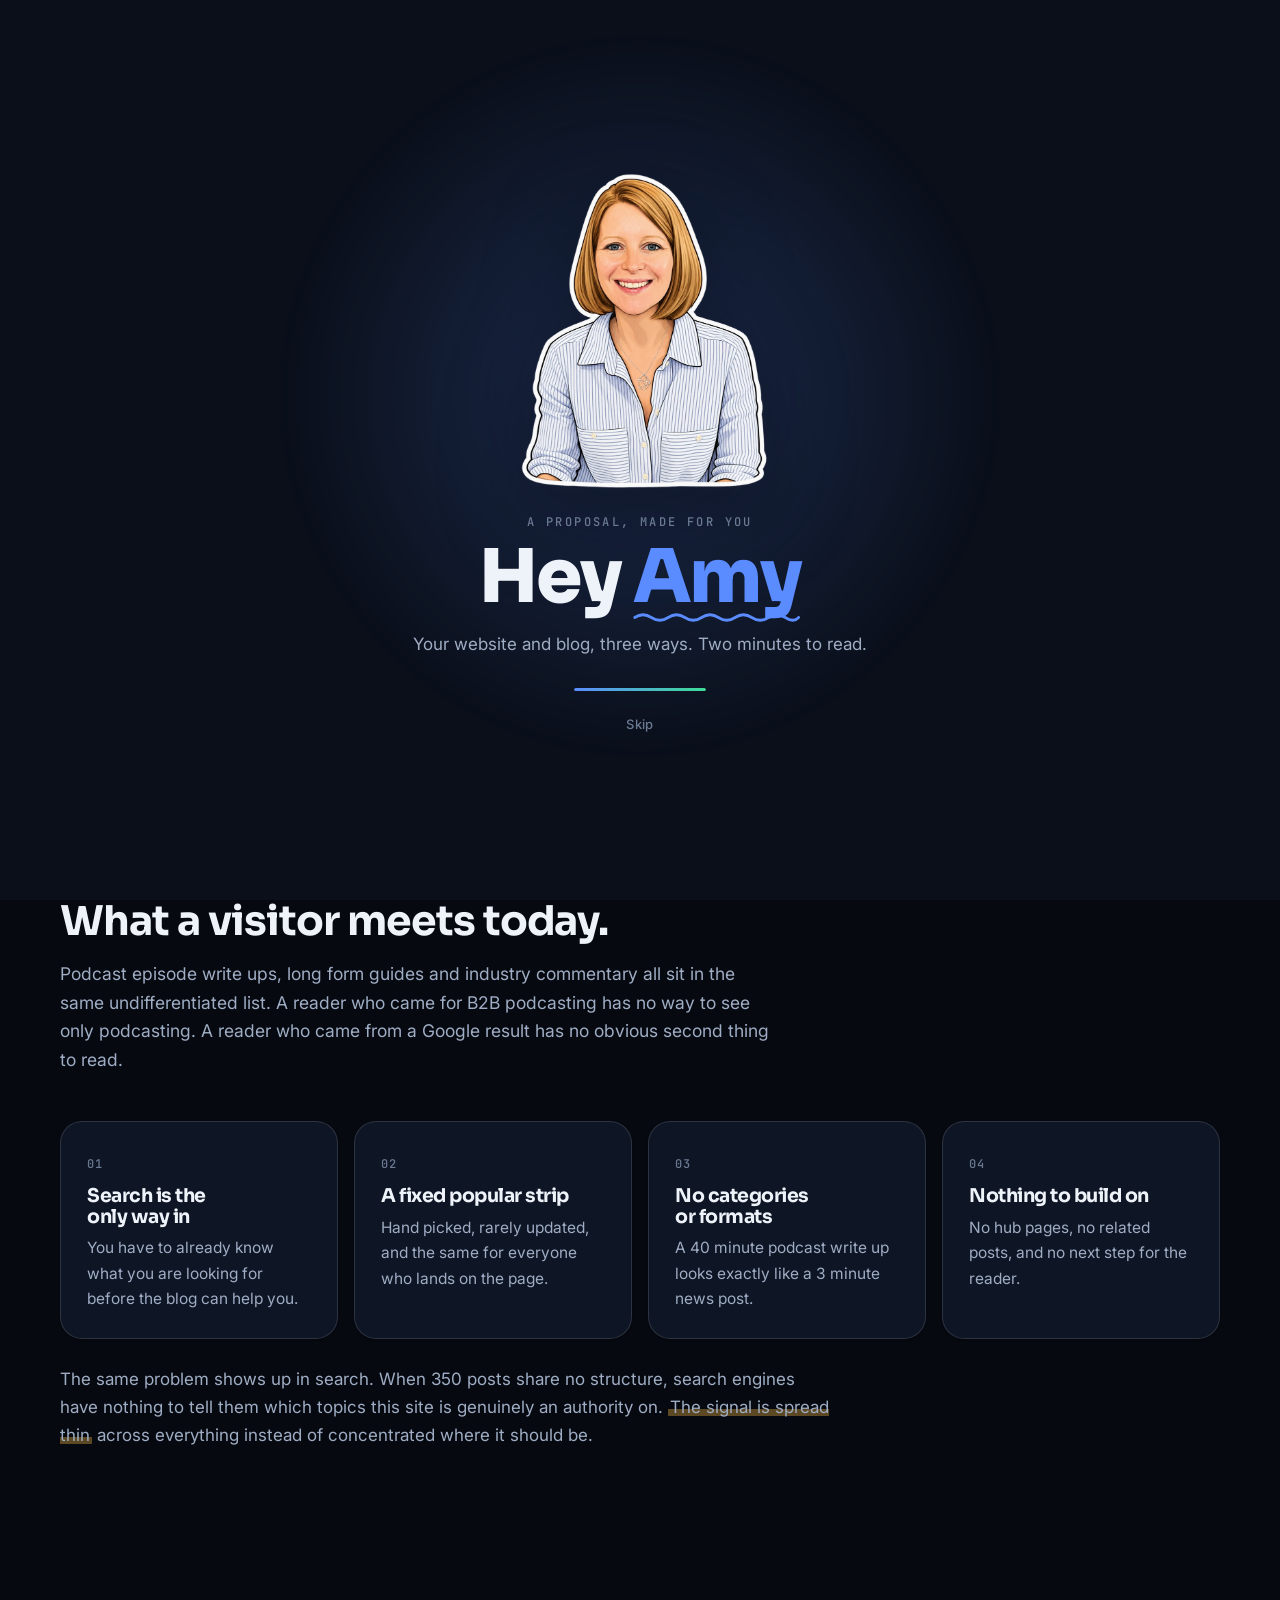
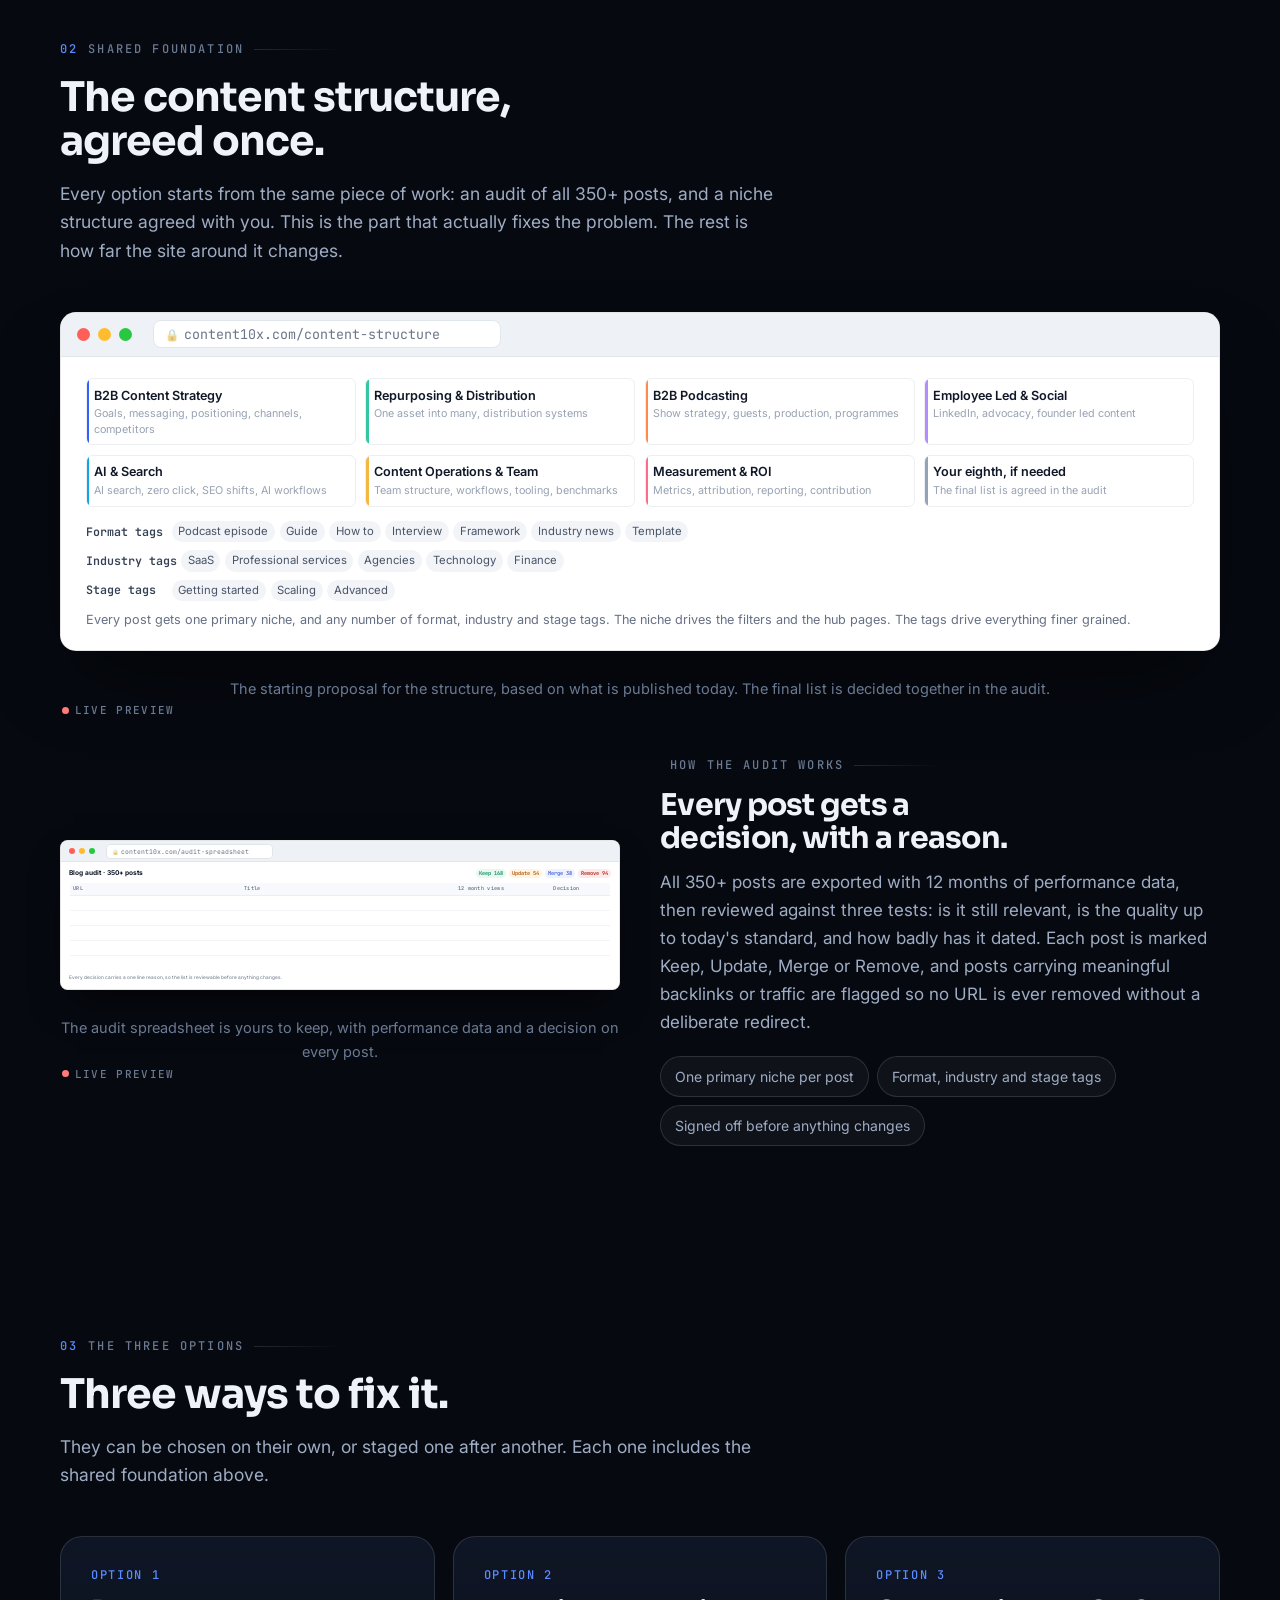
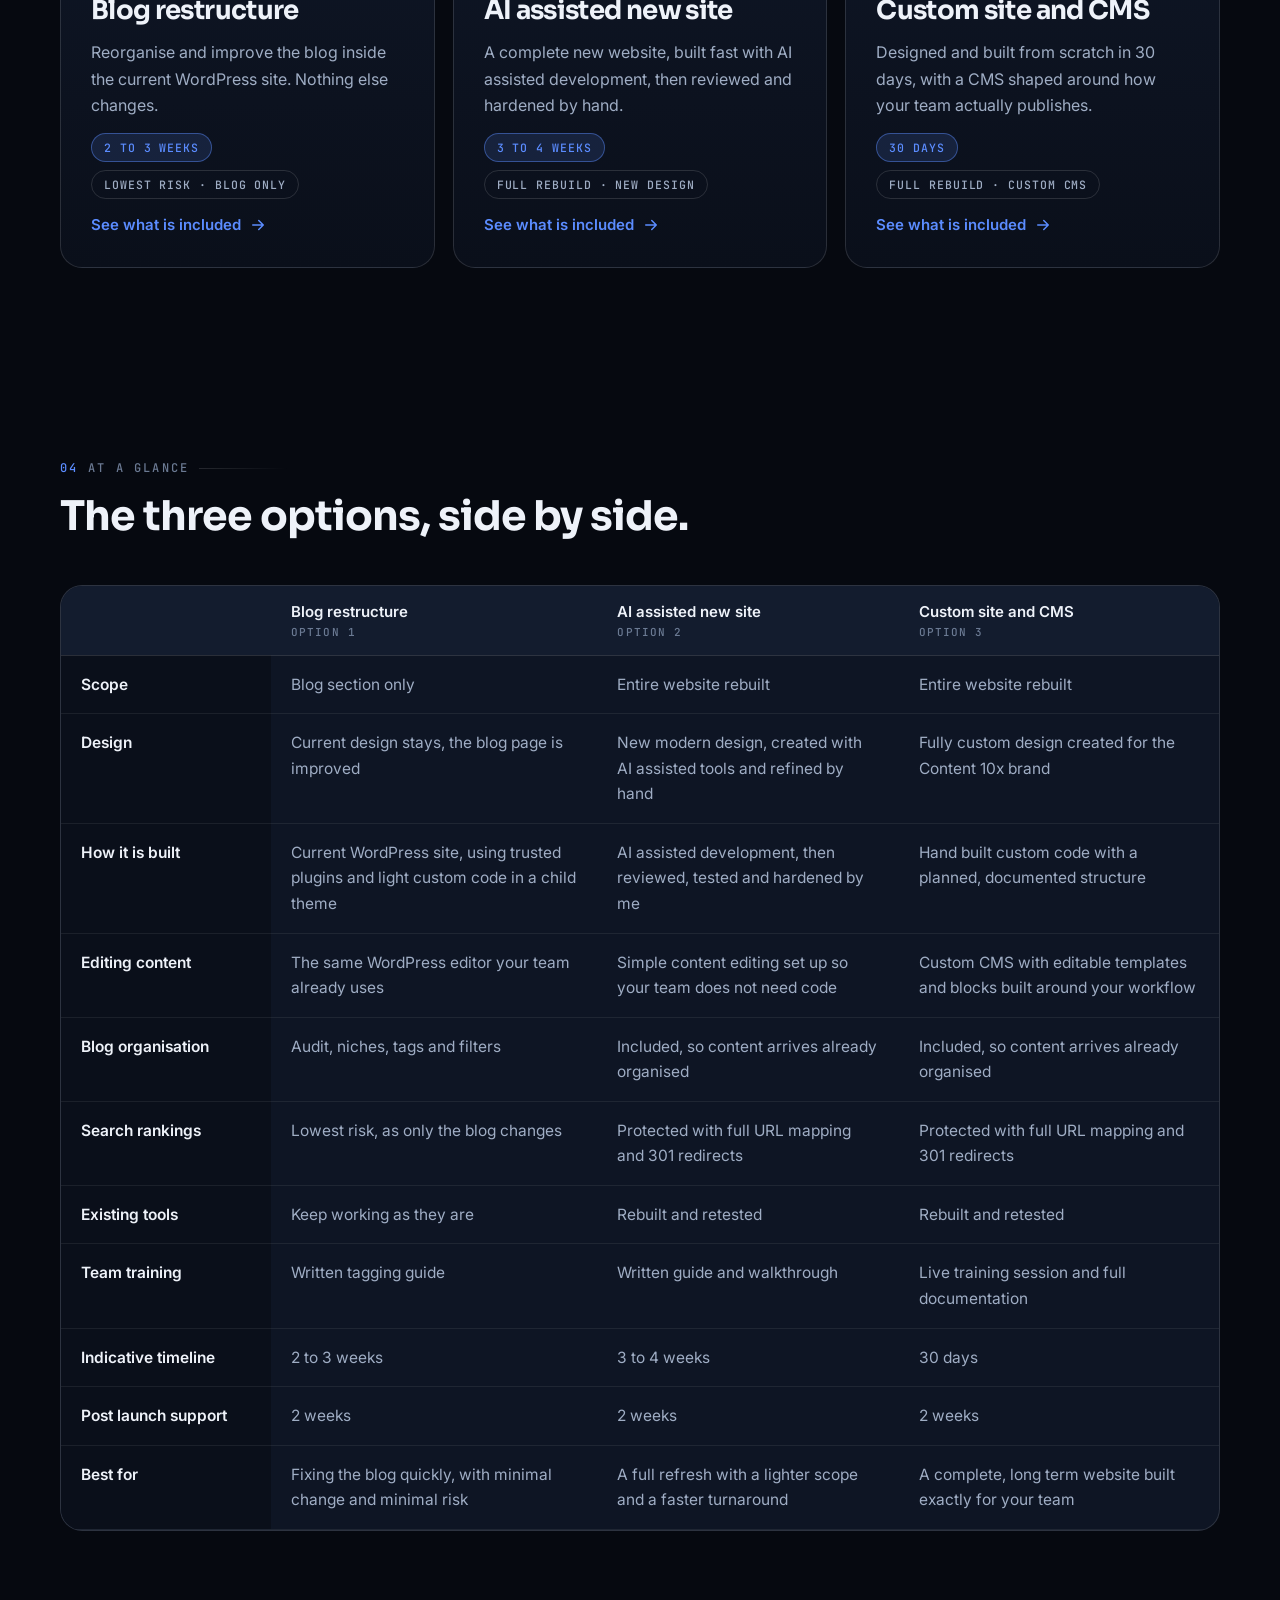
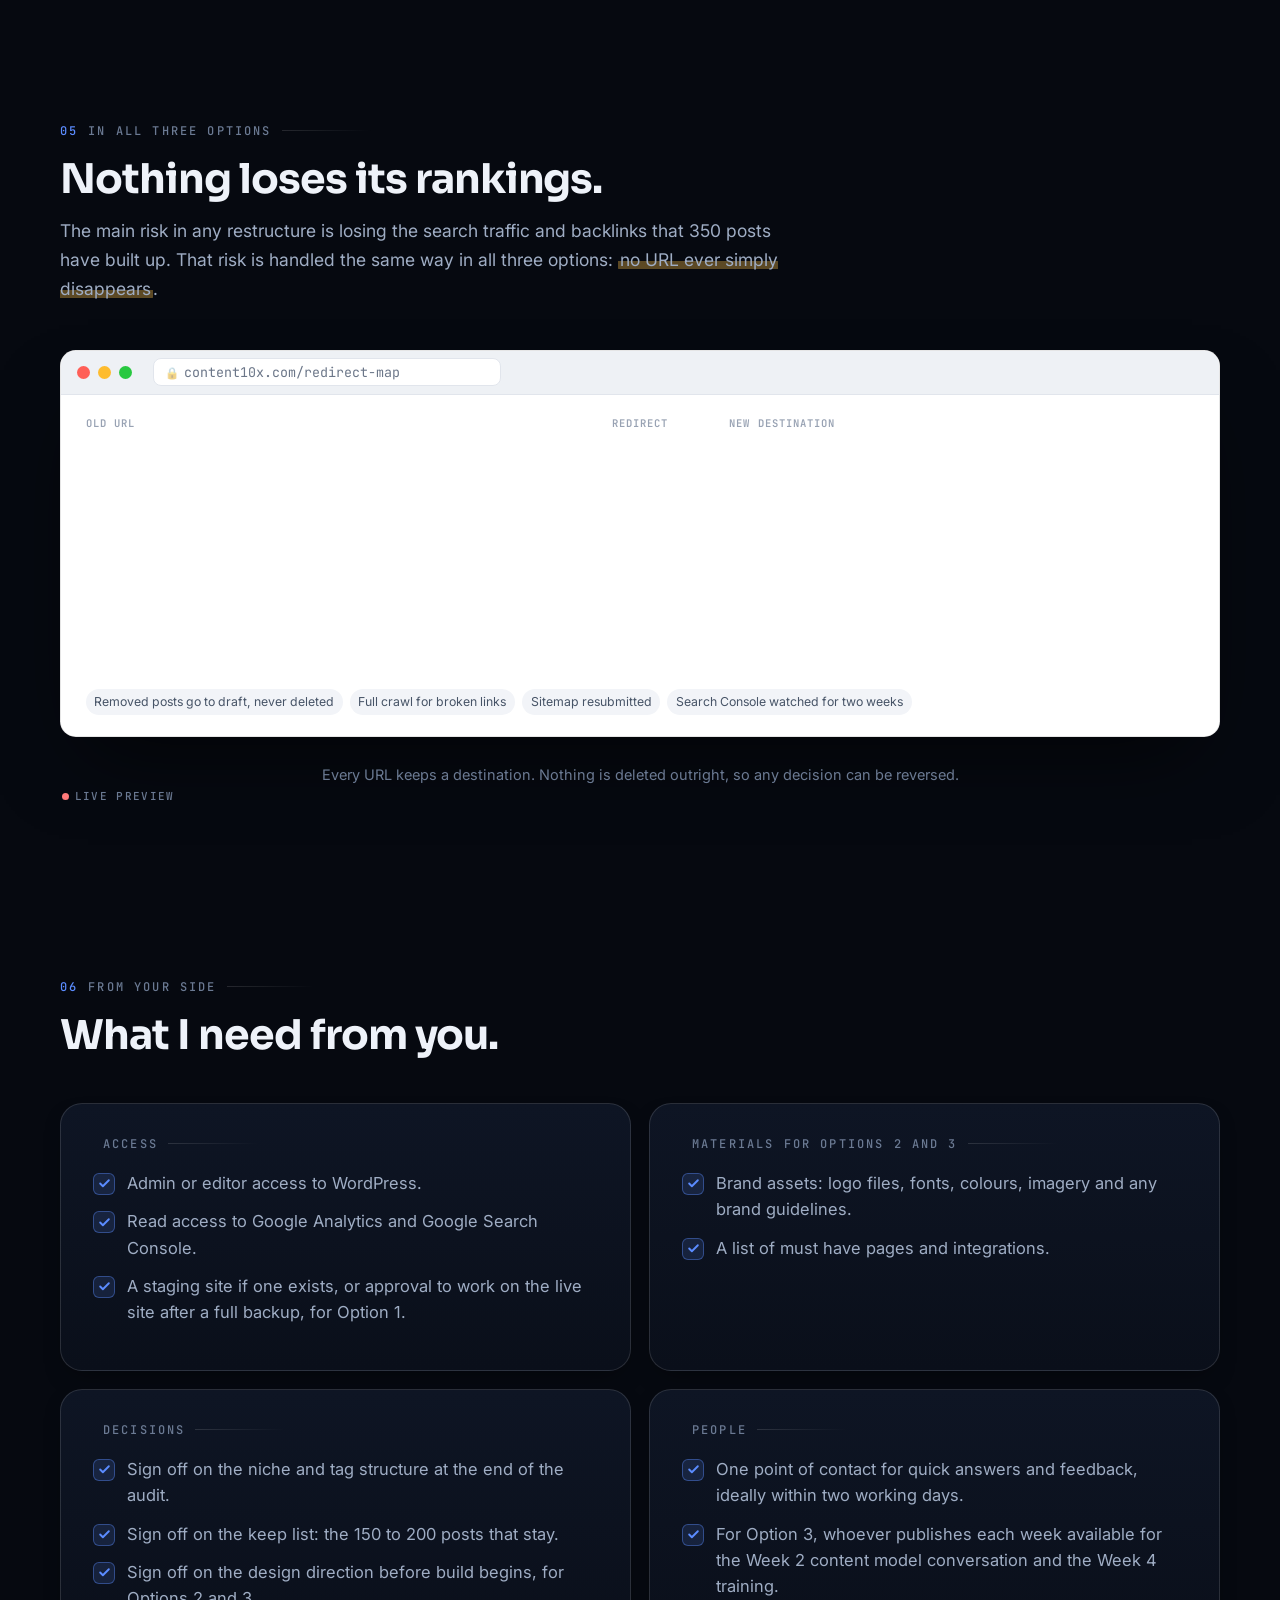
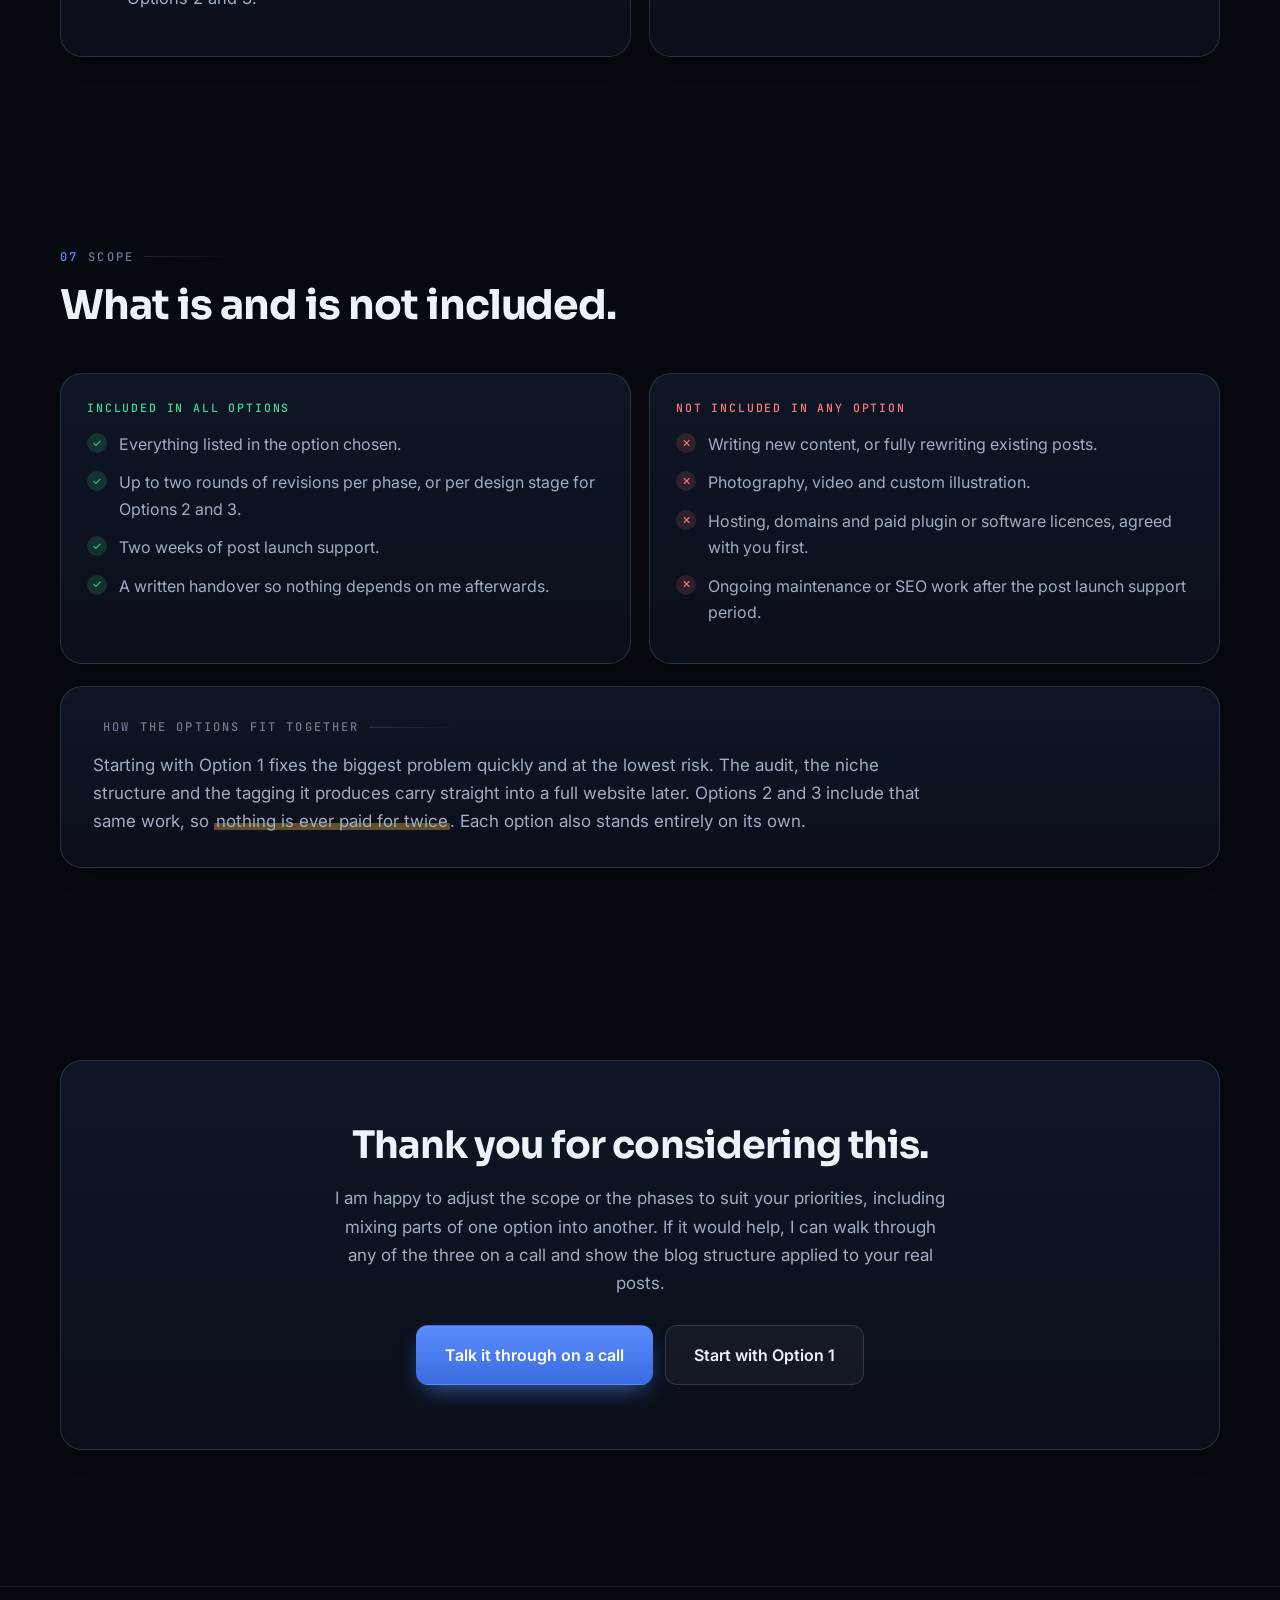
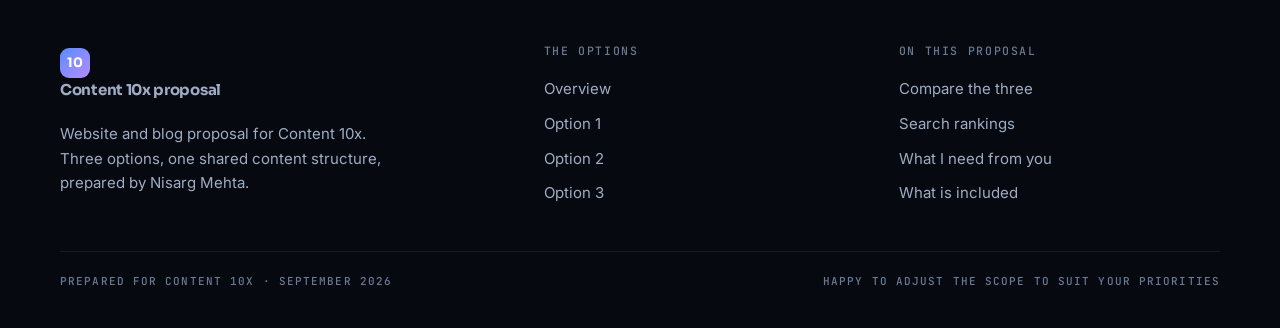
==== index.html @ 87cc859f "Open the proposal with a Hey Amy greeting card Co-Authored-By: Claude Opus 5 <noreply@anthropic.com>" ====
<!doctype html>
<html lang="en">
<head>
<meta charset="utf-8">
<meta name="viewport" content="width=device-width, initial-scale=1">
<title>Website and blog proposal for Content 10x</title>
<meta name="description" content="Three options to restructure the Content 10x blog and website, with one shared content structure.">
<meta name="theme-color" content="#060910">
<meta property="og:title" content="Website and blog proposal for Content 10x">
<meta property="og:description" content="Three options to restructure the Content 10x blog and website, with one shared content structure.">
<link rel="icon" href="data:image/svg+xml,%3Csvg xmlns='http://www.w3.org/2000/svg' viewBox='0 0 64 64'%3E%3Crect width='64' height='64' rx='16' fill='%235B8CFF'/%3E%3Ctext x='32' y='43' font-size='34' text-anchor='middle' fill='white' font-family='sans-serif' font-weight='bold'%3E10%3C/text%3E%3C/svg%3E">
<link rel="preconnect" href="https://fonts.googleapis.com"><link rel="preconnect" href="https://fonts.gstatic.com" crossorigin>
<link rel="stylesheet" href="https://fonts.googleapis.com/css2?family=Caveat:wght@600;700&display=swap">
<link rel="stylesheet" href="assets/site.css?v=1">
<link rel="stylesheet" href="assets/mock.css?v=1">
<script>try{var t=localStorage.getItem('c10-theme')||'dark';document.documentElement.setAttribute('data-theme',t);}catch(e){document.documentElement.setAttribute('data-theme','dark');}</script>
</head>
<body>
<div class="mesh" aria-hidden="true"></div>
<div class="hey" id="hey" aria-hidden="true">
  <div class="hey-in">
    <img class="hey-sticker" src="assets/img/amy.webp" alt="" width="760" height="950" fetchpriority="high">
    <p class="hey-kick">A proposal, made for you</p>
    <div class="hey-h">Hey <span class="squig">Amy<svg viewBox="0 0 200 14" preserveAspectRatio="none"><path d="M2 8 Q 12 2 22 8 T 42 8 T 62 8 T 82 8 T 102 8 T 122 8 T 142 8 T 162 8 T 182 8 T 198 8"/></svg></span></div>
    <p class="hey-sub">Your website and blog, three ways. Two minutes to read.</p>
    <div class="hey-bar"><i></i></div>
    <button class="hey-skip" id="heySkip" type="button">Skip</button>
  </div>
</div>
<header class="hdr"><div class="hdr-row">
  <a class="logo" href="index.html"><i>10</i><span>Content 10x <span style="color:var(--t3);font-weight:500">proposal</span></span></a>
  <nav class="nav"><a href="index.html" class="on">Overview</a><a href="option-1.html">Option 1</a><a href="option-2.html">Option 2</a><a href="option-3.html">Option 3</a><a class="nav-cmp" href="index.html#compare">Compare</a></nav>
  <div class="hdr-r">
    <button class="tbtn" id="themeBtn" aria-label="Switch theme"><svg class="sun" viewBox="0 0 24 24" fill="none" stroke="currentColor" stroke-width="1.8"><circle cx="12" cy="12" r="4.5"/><path d="M12 2v2.5M12 19.5V22M2 12h2.5M19.5 12H22M4.9 4.9l1.8 1.8M17.3 17.3l1.8 1.8M19.1 4.9l-1.8 1.8M6.7 17.3l-1.8 1.8" stroke-linecap="round"/></svg><svg class="moon" viewBox="0 0 24 24" fill="none" stroke="currentColor" stroke-width="1.8"><path d="M20 14.2A8.2 8.2 0 1 1 9.8 4a6.6 6.6 0 0 0 10.2 10.2z"/></svg></button>
    <button class="burger" id="burger" aria-label="Menu"><i></i><i></i></button>
  </div>
</div></header>
<div class="sheet"><div class="wrap" style="width:100%"><a href="index.html"><b>01</b>Overview</a><a href="option-1.html"><b>02</b>Option 1</a><a href="option-2.html"><b>03</b>Option 2</a><a href="option-3.html"><b>04</b>Option 3</a><a href="index.html#compare"><b>05</b>Compare the three</a></div></div>
<main>

  <section class="sec" style="padding-top:150px">
    <div class="wrap">
      <div class="g2" style="align-items:center;gap:52px">
        <div class="rev">
          <span class="kick"><b>PROPOSAL</b> Prepared for Content 10x &middot; September 2026</span>
          <h1 class="split" style="font-size:clamp(34px,4.4vw,60px);margin:20px 0 0">Website and blog proposal: <span class="nw"><span class="squig">three options<svg viewBox="0 0 200 14" preserveAspectRatio="none"><path d="M2 8 Q 12 2 22 8 T 42 8 T 62 8 T 82 8 T 102 8 T 122 8 T 142 8 T 162 8 T 182 8 T 198 8"/></svg></span></span>.</h1>
          <p class="lede">The Content 10x blog holds over 350 posts in one continuous list, with a search box as the only way in. This proposal sets out three ways to fix that, from a focused blog restructure to a fully custom website, with <mark>the same underlying content structure in all three</mark>, so nothing is ever done twice.</p>
          <div style="display:flex;gap:12px;flex-wrap:wrap;margin-top:26px"><a class="btn btn-p btn-lg" href="#options">See the three options</a><a class="btn btn-g btn-lg" href="#compare">Compare side by side</a></div>
          <p style="margin-top:18px;color:var(--t3);font-size:14.5px">Prepared by Nisarg Mehta</p>
        </div>
        <div class="rev"><figure class="mk"><div class="mk-win"><div class="mk-bar"><i></i><i></i><i></i><div class="mk-url"><b>&#128274;</b>content10x.com/blog</div></div><div class="mk-body"><div class="mk-nav"><span class="mk-logo">Content <em>10x</em></span><span>What we do</span><span>Industries</span><span>Our work</span><span>Resources</span><span class="mk-cta">Book a call</span></div><div class="mk-page"><div class="mk-h1">The Content 10x Blog</div><div class="mk-sub">Over 350 blog posts on B2B content marketing, repurposing and distribution.</div><div class="mk-search"><svg viewBox="0 0 24 24" fill="none" stroke="currentColor" stroke-width="2" stroke-linecap="round"><circle cx="11" cy="11" r="7"/><path d="M21 21l-4.3-4.3"/></svg>Search the blog...</div><div class="mk-grid"><div class="mk-card"><span class="th"></span><b>How to Turn One Event Sponsorship Into Six Months of Content</b><small>March 2019</small></div><div class="mk-card"><span class="th"></span><b>The B2B Podcast Playbook: Planning Your First Season</b><small>August 2021</small></div><div class="mk-card"><span class="th"></span><b>12 Ways to Repurpose a Webinar Recording</b><small>January 2020</small></div><div class="mk-card"><span class="th"></span><b>Why Your LinkedIn Strategy Needs Employee Advocacy</b><small>June 2023</small></div><div class="mk-card"><span class="th"></span><b>Content Marketing Benchmarks You Should Actually Track</b><small>May 2018</small></div><div class="mk-card"><span class="th"></span><b>Our Favourite Tools for Repurposing Video in 2022</b><small>October 2022</small></div></div><div class="mk-more">...continues for 350+ posts, newest first, no grouping</div></div><span class="mk-note n1">Search is the only way in</span><span class="mk-note n2">A podcast write up looks like a news post</span><span class="mk-note n3">No next step for the reader</span></div></div><span class="mk-live"><i></i>Live preview</span><figcaption class="mk-cap">The blog as a visitor meets it today: one long list, no grouping, no way to browse a topic.</figcaption></figure></div>
      </div>
    </div>
  </section>

  <section class="sec" id="problem">
    <div class="wrap">
      <div class="sec-h rev"><span class="kick"><b>01</b> The problem</span><h2 class="split">What a visitor meets today.</h2>
        <p>Podcast episode write ups, long form guides and industry commentary all sit in the same undifferentiated list. A reader who came for B2B podcasting has no way to see only podcasting. A reader who came from a Google result has no obvious second thing to read.</p></div>
      <div class="g4 stag"><div class="card"><span class="num">01</span><h3>Search is the only way in</h3><p>You have to already know what you are looking for before the blog can help you.</p></div><div class="card"><span class="num">02</span><h3>A fixed popular strip</h3><p>Hand picked, rarely updated, and the same for everyone who lands on the page.</p></div><div class="card"><span class="num">03</span><h3>No categories or formats</h3><p>A 40 minute podcast write up looks exactly like a 3 minute news post.</p></div><div class="card"><span class="num">04</span><h3>Nothing to build on</h3><p>No hub pages, no related posts, and no next step for the reader.</p></div></div>
      <p class="rev" style="color:var(--t2);margin-top:26px;max-width:70ch">The same problem shows up in search. When 350 posts share no structure, search engines have nothing to tell them which topics this site is genuinely an authority on. <mark>The signal is spread thin</mark> across everything instead of concentrated where it should be.</p>
    </div>
  </section>

  <section class="sec" id="foundation">
    <div class="wrap">
      <div class="sec-h rev"><span class="kick"><b>02</b> Shared foundation</span><h2 class="split">The content structure, agreed once.</h2>
        <p>Every option starts from the same piece of work: an audit of all 350+ posts, and a niche structure agreed with you. This is the part that actually fixes the problem. The rest is how far the site around it changes.</p></div>
      <div class="rev"><figure class="mk"><div class="mk-win"><div class="mk-bar"><i></i><i></i><i></i><div class="mk-url"><b>&#128274;</b>content10x.com/content-structure</div></div><div class="mk-body"><div class="nch"><div class="nch-g"><div style="--c:#2F62FF">B2B Content Strategy<small>Goals, messaging, positioning, channels, competitors</small></div><div style="--c:#34C7A1">Repurposing &amp; Distribution<small>One asset into many, distribution systems</small></div><div style="--c:#FF8A4C">B2B Podcasting<small>Show strategy, guests, production, programmes</small></div><div style="--c:#B48CFF">Employee Led &amp; Social<small>LinkedIn, advocacy, founder led content</small></div><div style="--c:#0EA5E9">AI &amp; Search<small>AI search, zero click, SEO shifts, AI workflows</small></div><div style="--c:#F4B740">Content Operations &amp; Team<small>Team structure, workflows, tooling, benchmarks</small></div><div style="--c:#FF6B8A">Measurement &amp; ROI<small>Metrics, attribution, reporting, contribution</small></div><div style="--c:#94A3B8">Your eighth, if needed<small>The final list is agreed in the audit</small></div></div><div class="nch-t"><p><b>Format tags</b><span>Podcast episode</span><span>Guide</span><span>How to</span><span>Interview</span><span>Framework</span><span>Industry news</span><span>Template</span></p><p><b>Industry tags</b><span>SaaS</span><span>Professional services</span><span>Agencies</span><span>Technology</span><span>Finance</span></p><p><b>Stage tags</b><span>Getting started</span><span>Scaling</span><span>Advanced</span></p></div><p style="font-size:.72em;color:#667085;margin-top:.8em">Every post gets one primary niche, and any number of format, industry and stage tags. The niche drives the filters and the hub pages. The tags drive everything finer grained.</p></div></div></div><span class="mk-live"><i></i>Live preview</span><figcaption class="mk-cap">The starting proposal for the structure, based on what is published today. The final list is decided together in the audit.</figcaption></figure></div>
      <div class="g2" style="margin-top:56px;align-items:center;gap:40px">
        <div class="rev"><figure class="mk"><div class="mk-win"><div class="mk-bar"><i></i><i></i><i></i><div class="mk-url"><b>&#128274;</b>content10x.com/audit-spreadsheet</div></div><div class="mk-body"><div class="sht"><div class="sht-top"><b>Blog audit &middot; 350+ posts</b><span class="st st-keep">Keep 168</span><span class="st st-upd">Update 54</span><span class="st st-mrg">Merge 38</span><span class="st st-rem">Remove 94</span></div><table><thead><tr><th>URL</th><th>Title</th><th>12 month views</th><th>Decision</th></tr></thead><tbody><tr class="late"><td>/blog/repurposing-guide</td><td>The Complete Guide to Repurposing</td><td>4,120</td><td><span class="st st-keep">Keep</span></td></tr><tr class="late"><td>/blog/webinar-repurposing</td><td>12 Ways to Repurpose a Webinar</td><td>2,880</td><td><span class="st st-keep">Keep</span></td></tr><tr class="late"><td>/blog/tools-2022</td><td>Our Favourite Tools in 2022</td><td>310</td><td><span class="st st-upd">Update</span></td></tr><tr class="late"><td>/blog/repurposing-tips-part-1</td><td>Repurposing Tips, Part 1</td><td>95</td><td><span class="st st-mrg">Merge</span></td></tr><tr class="late"><td>/blog/old-event-post-2018</td><td>Event Recap, 2018</td><td>12</td><td><span class="st st-rem">Remove</span></td></tr></tbody></table><p style="font-size:.72em;color:#667085;margin-top:.6em">Every decision carries a one line reason, so the list is reviewable before anything changes.</p></div></div></div><span class="mk-live"><i></i>Live preview</span><figcaption class="mk-cap">The audit spreadsheet is yours to keep, with performance data and a decision on every post.</figcaption></figure></div>
        <div class="rev"><span class="kick"><b></b> How the audit works</span>
          <h3 style="font-size:clamp(22px,2.4vw,30px);margin:16px 0 14px">Every post gets a decision, with a reason.</h3>
          <p style="color:var(--t2)">All 350+ posts are exported with 12 months of performance data, then reviewed against three tests: is it still relevant, is the quality up to today's standard, and how badly has it dated. Each post is marked Keep, Update, Merge or Remove, and posts carrying meaningful backlinks or traffic are flagged so no URL is ever removed without a deliberate redirect.</p>
          <div class="chips" style="margin-top:20px"><span>One primary niche per post</span><span>Format, industry and stage tags</span><span>Signed off before anything changes</span></div>
        </div>
      </div>
    </div>
  </section>

  <section class="sec" id="options">
    <div class="wrap">
      <div class="sec-h rev"><span class="kick"><b>03</b> The three options</span><h2 class="split">Three ways to fix it.</h2>
        <p>They can be chosen on their own, or staged one after another. Each one includes the shared foundation above.</p></div>
      <div class="opts stag"><a class="opt" href="option-1.html"><span class="on">Option 1</span><h3>Blog restructure</h3><p>Reorganise and improve the blog inside the current WordPress site. Nothing else changes.</p>
      <div class="meta"><span class="badge acc">2 to 3 weeks</span><span class="badge">Lowest risk &middot; Blog only</span></div>
      <span class="go">See what is included <svg viewBox="0 0 24 24" fill="none" stroke="currentColor" stroke-width="2" stroke-linecap="round" stroke-linejoin="round"><path d="M5 12h14M13 6l6 6-6 6"/></svg></span></a><a class="opt" href="option-2.html"><span class="on">Option 2</span><h3>AI assisted new site</h3><p>A complete new website, built fast with AI assisted development, then reviewed and hardened by hand.</p>
      <div class="meta"><span class="badge acc">3 to 4 weeks</span><span class="badge">Full rebuild &middot; New design</span></div>
      <span class="go">See what is included <svg viewBox="0 0 24 24" fill="none" stroke="currentColor" stroke-width="2" stroke-linecap="round" stroke-linejoin="round"><path d="M5 12h14M13 6l6 6-6 6"/></svg></span></a><a class="opt" href="option-3.html"><span class="on">Option 3</span><h3>Custom site and CMS</h3><p>Designed and built from scratch in 30 days, with a CMS shaped around how your team actually publishes.</p>
      <div class="meta"><span class="badge acc">30 days</span><span class="badge">Full rebuild &middot; Custom CMS</span></div>
      <span class="go">See what is included <svg viewBox="0 0 24 24" fill="none" stroke="currentColor" stroke-width="2" stroke-linecap="round" stroke-linejoin="round"><path d="M5 12h14M13 6l6 6-6 6"/></svg></span></a></div>
    </div>
  </section>

  <section class="sec" id="compare">
    <div class="wrap">
      <div class="sec-h rev"><span class="kick"><b>04</b> At a glance</span><h2 class="split">The three options, side by side.</h2></div>
      <div class="cmp rev"><table><thead><tr><th>&nbsp;</th>
        <th>Blog restructure<small>OPTION 1</small></th><th>AI assisted new site<small>OPTION 2</small></th><th>Custom site and CMS<small>OPTION 3</small></th></tr></thead>
        <tbody><tr><th>Scope</th><td>Blog section only</td><td>Entire website rebuilt</td><td>Entire website rebuilt</td></tr><tr><th>Design</th><td>Current design stays, the blog page is improved</td><td>New modern design, created with AI assisted tools and refined by hand</td><td>Fully custom design created for the Content 10x brand</td></tr><tr><th>How it is built</th><td>Current WordPress site, using trusted plugins and light custom code in a child theme</td><td>AI assisted development, then reviewed, tested and hardened by me</td><td>Hand built custom code with a planned, documented structure</td></tr><tr><th>Editing content</th><td>The same WordPress editor your team already uses</td><td>Simple content editing set up so your team does not need code</td><td>Custom CMS with editable templates and blocks built around your workflow</td></tr><tr><th>Blog organisation</th><td>Audit, niches, tags and filters</td><td>Included, so content arrives already organised</td><td>Included, so content arrives already organised</td></tr><tr><th>Search rankings</th><td>Lowest risk, as only the blog changes</td><td>Protected with full URL mapping and 301 redirects</td><td>Protected with full URL mapping and 301 redirects</td></tr><tr><th>Existing tools</th><td>Keep working as they are</td><td>Rebuilt and retested</td><td>Rebuilt and retested</td></tr><tr><th>Team training</th><td>Written tagging guide</td><td>Written guide and walkthrough</td><td>Live training session and full documentation</td></tr><tr><th>Indicative timeline</th><td>2 to 3 weeks</td><td>3 to 4 weeks</td><td>30 days</td></tr><tr><th>Post launch support</th><td>2 weeks</td><td>2 weeks</td><td>2 weeks</td></tr><tr><th>Best for</th><td>Fixing the blog quickly, with minimal change and minimal risk</td><td>A full refresh with a lighter scope and a faster turnaround</td><td>A complete, long term website built exactly for your team</td></tr></tbody></table></div>
      <div class="cmp-m stag"><div class="cm-card"><span class="kick"><b>01</b> Option 1</span><h3>Blog restructure</h3><dl><div class="cm-r"><dt>Scope</dt><dd>Blog section only</dd></div><div class="cm-r"><dt>Design</dt><dd>Current design stays, the blog page is improved</dd></div><div class="cm-r"><dt>How it is built</dt><dd>Current WordPress site, using trusted plugins and light custom code in a child theme</dd></div><div class="cm-r"><dt>Editing content</dt><dd>The same WordPress editor your team already uses</dd></div><div class="cm-r"><dt>Blog organisation</dt><dd>Audit, niches, tags and filters</dd></div><div class="cm-r"><dt>Search rankings</dt><dd>Lowest risk, as only the blog changes</dd></div><div class="cm-r"><dt>Existing tools</dt><dd>Keep working as they are</dd></div><div class="cm-r"><dt>Team training</dt><dd>Written tagging guide</dd></div><div class="cm-r"><dt>Indicative timeline</dt><dd>2 to 3 weeks</dd></div><div class="cm-r"><dt>Post launch support</dt><dd>2 weeks</dd></div><div class="cm-r"><dt>Best for</dt><dd>Fixing the blog quickly, with minimal change and minimal risk</dd></div></dl><a class="go" href="option-1.html">See what is included <svg viewBox="0 0 24 24" fill="none" stroke="currentColor" stroke-width="2" stroke-linecap="round" stroke-linejoin="round"><path d="M5 12h14M13 6l6 6-6 6"/></svg></a></div><div class="cm-card"><span class="kick"><b>02</b> Option 2</span><h3>AI assisted new site</h3><dl><div class="cm-r"><dt>Scope</dt><dd>Entire website rebuilt</dd></div><div class="cm-r"><dt>Design</dt><dd>New modern design, created with AI assisted tools and refined by hand</dd></div><div class="cm-r"><dt>How it is built</dt><dd>AI assisted development, then reviewed, tested and hardened by me</dd></div><div class="cm-r"><dt>Editing content</dt><dd>Simple content editing set up so your team does not need code</dd></div><div class="cm-r"><dt>Blog organisation</dt><dd>Included, so content arrives already organised</dd></div><div class="cm-r"><dt>Search rankings</dt><dd>Protected with full URL mapping and 301 redirects</dd></div><div class="cm-r"><dt>Existing tools</dt><dd>Rebuilt and retested</dd></div><div class="cm-r"><dt>Team training</dt><dd>Written guide and walkthrough</dd></div><div class="cm-r"><dt>Indicative timeline</dt><dd>3 to 4 weeks</dd></div><div class="cm-r"><dt>Post launch support</dt><dd>2 weeks</dd></div><div class="cm-r"><dt>Best for</dt><dd>A full refresh with a lighter scope and a faster turnaround</dd></div></dl><a class="go" href="option-2.html">See what is included <svg viewBox="0 0 24 24" fill="none" stroke="currentColor" stroke-width="2" stroke-linecap="round" stroke-linejoin="round"><path d="M5 12h14M13 6l6 6-6 6"/></svg></a></div><div class="cm-card"><span class="kick"><b>03</b> Option 3</span><h3>Custom site and CMS</h3><dl><div class="cm-r"><dt>Scope</dt><dd>Entire website rebuilt</dd></div><div class="cm-r"><dt>Design</dt><dd>Fully custom design created for the Content 10x brand</dd></div><div class="cm-r"><dt>How it is built</dt><dd>Hand built custom code with a planned, documented structure</dd></div><div class="cm-r"><dt>Editing content</dt><dd>Custom CMS with editable templates and blocks built around your workflow</dd></div><div class="cm-r"><dt>Blog organisation</dt><dd>Included, so content arrives already organised</dd></div><div class="cm-r"><dt>Search rankings</dt><dd>Protected with full URL mapping and 301 redirects</dd></div><div class="cm-r"><dt>Existing tools</dt><dd>Rebuilt and retested</dd></div><div class="cm-r"><dt>Team training</dt><dd>Live training session and full documentation</dd></div><div class="cm-r"><dt>Indicative timeline</dt><dd>30 days</dd></div><div class="cm-r"><dt>Post launch support</dt><dd>2 weeks</dd></div><div class="cm-r"><dt>Best for</dt><dd>A complete, long term website built exactly for your team</dd></div></dl><a class="go" href="option-3.html">See what is included <svg viewBox="0 0 24 24" fill="none" stroke="currentColor" stroke-width="2" stroke-linecap="round" stroke-linejoin="round"><path d="M5 12h14M13 6l6 6-6 6"/></svg></a></div></div>
      <p class="hint">Scroll the table sideways to compare all three.</p>
    </div>
  </section>

  <section class="sec" id="safety">
    <div class="wrap">
      <div class="sec-h rev"><span class="kick"><b>05</b> In all three options</span><h2 class="split">Nothing loses its rankings.</h2>
        <p>The main risk in any restructure is losing the search traffic and backlinks that 350 posts have built up. That risk is handled the same way in all three options: <mark>no URL ever simply disappears</mark>.</p></div>
      <div class="rev"><figure class="mk"><div class="mk-win"><div class="mk-bar"><i></i><i></i><i></i><div class="mk-url"><b>&#128274;</b>content10x.com/redirect-map</div></div><div class="mk-body"><div class="rd"><div class="rd-h"><span>OLD URL</span><span style="text-align:center">REDIRECT</span><span>NEW DESTINATION</span></div><div class="rd-r"><code>/blog/old-podcast-post-2019</code><span class="p">301</span><span><b>Podcasting hub</b><small>niche hub</small></span></div><div class="rd-r"><code>/blog/repurposing-tips-part-1</code><span class="p">301</span><span><b>The complete repurposing guide</b><small>merged</small></span></div><div class="rd-r"><code>/blog/how-we-use-tool-x</code><span class="p">301</span><span><b>Content operations hub</b><small>closest match</small></span></div><div class="rd-r"><code>/blog/2018-benchmarks-report</code><span class="p">301</span><span><b>Measurement and ROI hub</b><small>niche hub</small></span></div><div class="rd-safe"><span>Removed posts go to draft, never deleted</span><span>Full crawl for broken links</span><span>Sitemap resubmitted</span><span>Search Console watched for two weeks</span></div></div></div></div><span class="mk-live"><i></i>Live preview</span><figcaption class="mk-cap">Every URL keeps a destination. Nothing is deleted outright, so any decision can be reversed.</figcaption></figure></div>
    </div>
  </section>

  <section class="sec" id="need">
    <div class="wrap">
      <div class="sec-h rev"><span class="kick"><b>06</b> From your side</span><h2 class="split">What I need from you.</h2></div>
      <div class="g2 stag"><div class="panel pad"><span class="kick"><b></b> Access</span><ul class="ticks" style="margin-top:18px"><li>Admin or editor access to WordPress.</li><li>Read access to Google Analytics and Google Search Console.</li><li>A staging site if one exists, or approval to work on the live site after a full backup, for Option 1.</li></ul></div><div class="panel pad"><span class="kick"><b></b> Materials for Options 2 and 3</span><ul class="ticks" style="margin-top:18px"><li>Brand assets: logo files, fonts, colours, imagery and any brand guidelines.</li><li>A list of must have pages and integrations.</li></ul></div><div class="panel pad"><span class="kick"><b></b> Decisions</span><ul class="ticks" style="margin-top:18px"><li>Sign off on the niche and tag structure at the end of the audit.</li><li>Sign off on the keep list: the 150 to 200 posts that stay.</li><li>Sign off on the design direction before build begins, for Options 2 and 3.</li></ul></div><div class="panel pad"><span class="kick"><b></b> People</span><ul class="ticks" style="margin-top:18px"><li>One point of contact for quick answers and feedback, ideally within two working days.</li><li>For Option 3, whoever publishes each week available for the Week 2 content model conversation and the Week 4 training.</li></ul></div></div>
    </div>
  </section>

  <section class="sec" id="scope">
    <div class="wrap">
      <div class="sec-h rev"><span class="kick"><b>07</b> Scope</span><h2 class="split">What is and is not included.</h2></div>
      <div class="ba rev">
        <div class="panel after"><h4>Included in all options</h4><ul>
          <li>Everything listed in the option chosen.</li>
          <li>Up to two rounds of revisions per phase, or per design stage for Options 2 and 3.</li>
          <li>Two weeks of post launch support.</li>
          <li>A written handover so nothing depends on me afterwards.</li></ul></div>
        <div class="panel before"><h4>Not included in any option</h4><ul>
          <li>Writing new content, or fully rewriting existing posts.</li>
          <li>Photography, video and custom illustration.</li>
          <li>Hosting, domains and paid plugin or software licences, agreed with you first.</li>
          <li>Ongoing maintenance or SEO work after the post launch support period.</li></ul></div>
      </div>
      <div class="panel pad rev" style="margin-top:22px">
        <span class="kick"><b></b> How the options fit together</span>
        <p style="color:var(--t2);margin-top:16px;max-width:76ch">Starting with Option 1 fixes the biggest problem quickly and at the lowest risk. The audit, the niche structure and the tagging it produces carry straight into a full website later. Options 2 and 3 include that same work, so <mark>nothing is ever paid for twice</mark>. Each option also stands entirely on its own.</p>
      </div>
    </div>
  </section>

  <section class="sec">
    <div class="wrap"><div class="panel pad rev" style="text-align:center;padding:64px 34px">
      <h2 class="split" style="font-size:clamp(26px,3vw,38px)">Thank you for considering this.</h2>
      <p style="color:var(--t2);margin:18px auto 0;max-width:56ch">I am happy to adjust the scope or the phases to suit your priorities, including mixing parts of one option into another. If it would help, I can walk through any of the three on a call and show the blog structure applied to your real posts.</p>
      <div style="display:flex;gap:12px;justify-content:center;flex-wrap:wrap;margin-top:28px"><a class="btn btn-p btn-lg" href="mailto:hello@example.com">Talk it through on a call</a><a class="btn btn-g btn-lg" href="option-1.html">Start with Option 1</a></div>
    </div></div>
  </section>
</main>
<footer class="ftr"><div class="wrap">
  <div class="ftr-top">
    <div><a class="logo" href="index.html"><i>10</i><span>Content 10x proposal</span></a>
      <p style="color:var(--t2);font-size:15px;margin-top:14px;max-width:38ch">Website and blog proposal for Content 10x. Three options, one shared content structure, prepared by Nisarg Mehta.</p></div>
    <div><h4>The options</h4><a href="index.html">Overview</a><br><a href="option-1.html">Option 1</a><br><a href="option-2.html">Option 2</a><br><a href="option-3.html">Option 3</a><br></div>
    <div><h4>On this proposal</h4><a href="index.html#compare">Compare the three</a><br><a href="index.html#safety">Search rankings</a><br><a href="index.html#need">What I need from you</a><br><a href="index.html#scope">What is included</a></div>
  </div>
  <div class="ftr-b"><p>Prepared for Content 10x &middot; September <span id="yr">2026</span></p><p>Happy to adjust the scope to suit your priorities</p></div>
</div></footer>
<script src="assets/site.js?v=1"></script>
</body>
</html>
---- assets/site.css ----
/* Proposal site: design system */
@import url('https://fonts.googleapis.com/css2?family=Sora:wght@500;600;700;800&family=Inter:wght@400;500;600&family=JetBrains+Mono:wght@400;500&display=swap');
:root{
  --ink-950:#060910;--ink-900:#0A0F1A;--ink-850:#0E1524;--ink-800:#131C2E;--ink-700:#1B2740;
  --line:rgba(255,255,255,.07);--line-2:rgba(255,255,255,.13);--glass:rgba(255,255,255,.04);
  --t1:#EEF2F9;--t2:#9FADC4;--t3:#6B7A93;
  --acc:#5B8CFF;--acc-2:#3B6BE0;--acc-soft:rgba(91,140,255,.14);
  --mint:#3DDC97;--amber:#FFC24B;--rose:#FF7A7A;--violet:#B48CFF;
  --f-d:'Sora',sans-serif;--f-b:'Inter',sans-serif;--f-m:'JetBrains Mono',monospace;
  --maxw:1240px;--r-md:16px;--r-lg:22px;
  --e1:0 1px 2px rgba(0,0,0,.3);--e2:0 10px 24px -12px rgba(0,0,0,.6);--e3:0 24px 50px -20px rgba(0,0,0,.7);--e4:0 40px 80px -30px rgba(0,0,0,.8);
  --ease:cubic-bezier(.22,.61,.36,1);--spring:cubic-bezier(.34,1.56,.64,1);
  --head-fade:rgba(6,9,16,.9);
}
html[data-theme="light"]{--ink-950:#F5F7FB;--ink-900:#FFFFFF;--ink-850:#FFFFFF;--ink-800:#F2F5FA;--ink-700:#E7ECF5;
  --line:rgba(12,20,36,.08);--line-2:rgba(12,20,36,.14);--glass:rgba(12,20,36,.03);
  --t1:#0C1424;--t2:#4A5872;--t3:#76839A;--head-fade:rgba(245,247,251,.9)}
*{box-sizing:border-box}
body{margin:0;background:var(--ink-950);color:var(--t1);font-family:var(--f-b);font-size:17px;line-height:1.65;-webkit-font-smoothing:antialiased}
h1,h2,h3,h4{margin:0;font-family:var(--f-d);font-weight:700;letter-spacing:-.025em;line-height:1.08;text-wrap:balance}
p{margin:0}a{color:inherit;text-decoration:none}img,svg{max-width:100%}ul{margin:0;padding:0;list-style:none}
.mesh{position:fixed;inset:0;z-index:0;pointer-events:none;background:
  radial-gradient(60% 50% at 15% 0%,rgba(91,140,255,.18),transparent 60%),
  radial-gradient(50% 40% at 90% 10%,rgba(180,140,255,.12),transparent 60%),
  radial-gradient(60% 50% at 70% 100%,rgba(61,220,151,.08),transparent 60%)}
html[data-theme="light"] .mesh{opacity:.5}
.wrap{position:relative;z-index:2;max-width:var(--maxw);margin:0 auto;padding:0 40px}
@media(max-width:760px){.wrap{padding:0 20px}body{font-size:16px}}
/* header */
.hdr{position:fixed;top:0;left:0;right:0;z-index:80;background:linear-gradient(var(--head-fade),transparent);backdrop-filter:blur(12px)}
.hdr-row{display:flex;align-items:center;justify-content:space-between;gap:20px;height:78px;max-width:var(--maxw);margin:0 auto;padding:0 40px}
@media(max-width:760px){.hdr-row{padding:0 20px;height:66px}}
.logo{display:flex;align-items:center;gap:10px;font-family:var(--f-d);font-weight:700;font-size:16px;letter-spacing:-.02em}
.logo i{width:30px;height:30px;border-radius:9px;background:linear-gradient(140deg,var(--acc),var(--violet));display:grid;place-items:center;font-size:13px;color:#fff;font-style:normal}
.nav{display:none;gap:2px;padding:5px;border-radius:99px;background:var(--glass);border:1px solid var(--line-2)}
.nav a{font-size:14px;font-weight:500;color:var(--t2);padding:9px 15px;border-radius:99px;transition:.25s}
.nav a:hover{color:var(--t1);background:var(--line)}
.nav a.on{color:var(--t1);background:var(--ink-700)}
@media(min-width:1000px){.nav{display:flex}.burger{display:none}}
.hdr-r{display:flex;align-items:center;gap:10px}
.burger{width:44px;height:44px;border-radius:50%;border:1px solid var(--line-2);background:var(--glass);display:grid;place-items:center;gap:5px;cursor:pointer}
.burger i{display:block;width:16px;height:1.5px;background:var(--t1);transition:.3s}
.nav-open .burger i:first-child{transform:translateY(3.2px) rotate(45deg)}.nav-open .burger i:last-child{transform:translateY(-3.2px) rotate(-45deg)}
.tbtn{width:44px;height:44px;border-radius:50%;border:1px solid var(--line-2);background:var(--glass);color:var(--t1);display:grid;place-items:center;cursor:pointer}
.tbtn svg{width:17px;height:17px}.tbtn .moon{display:none}html[data-theme="light"] .tbtn .sun{display:none}html[data-theme="light"] .tbtn .moon{display:block}
.sheet{position:fixed;inset:0;z-index:70;background:color-mix(in srgb,var(--ink-950) 97%,transparent);opacity:0;visibility:hidden;transition:.35s;display:flex;align-items:center;overflow-y:auto}
.nav-open .sheet{opacity:1;visibility:visible}
.sheet a{display:flex;align-items:baseline;gap:14px;font-family:var(--f-d);font-weight:600;font-size:clamp(26px,6vw,44px);padding:8px 0;border-bottom:1px solid var(--line);color:var(--t1)}
.sheet a b{font:500 11px var(--f-m);color:var(--t3)}
.btn{display:inline-flex;align-items:center;justify-content:center;gap:9px;font-family:var(--f-b);font-weight:600;font-size:15px;padding:13px 22px;border-radius:12px;cursor:pointer;border:1px solid transparent;transition:transform .25s var(--spring),box-shadow .3s,background .25s}
.btn-p{background:linear-gradient(180deg,var(--acc),var(--acc-2));color:#fff;box-shadow:0 10px 24px -10px rgba(91,140,255,.8)}
.btn-p:hover{transform:translateY(-2px)}
.btn-g{background:var(--glass);border-color:var(--line-2);color:var(--t1)}.btn-g:hover{border-color:var(--acc)}
.btn-lg{padding:16px 28px;font-size:16px}
/* type helpers */
.kick{display:flex;align-items:center;gap:10px;font:500 12px var(--f-m);letter-spacing:.18em;text-transform:uppercase;color:var(--t3)}
.kick b{color:var(--acc);font-weight:500}
.kick::after{content:"";flex:1;height:1px;max-width:90px;background:linear-gradient(90deg,var(--line-2),transparent)}
.sec{padding:96px 0;position:relative;z-index:2}
section[id]{scroll-margin-top:100px}
.sec.tight{padding:60px 0}
.sec-h{max-width:720px;margin-bottom:46px}
.sec-h h2{font-size:clamp(28px,3.2vw,42px);margin:18px 0 16px}
.sec-h p{color:var(--t2);font-size:17.5px}
.lede{font-size:19px;color:var(--t2);margin-top:20px;max-width:58ch}
mark{background:linear-gradient(transparent 58%,rgba(255,194,75,.35) 58%,rgba(255,194,75,.35) 95%,transparent 95%);color:inherit;padding:0 2px;border-radius:2px}
.squig{position:relative;display:inline-block;color:var(--acc)}
.squig svg{position:absolute;left:0;right:0;bottom:-9px;width:100%;height:13px;overflow:visible}
.squig path{fill:none;stroke:var(--acc);stroke-width:3.2;stroke-linecap:round;stroke-dasharray:420;stroke-dashoffset:420;animation:sq 1.3s .5s var(--ease) forwards}
@keyframes sq{to{stroke-dashoffset:0}}
.nw{white-space:nowrap}
.dood{font-family:'Caveat',cursive;color:var(--amber);font-size:24px;font-weight:700;transform:rotate(-5deg);display:inline-block}
/* panels, cards */
.panel{background:linear-gradient(180deg,var(--ink-850),var(--ink-900));border:1px solid var(--line-2);border-radius:var(--r-lg);box-shadow:var(--e2)}
.panel.pad{padding:32px}
.card{position:relative;padding:26px;border-radius:var(--r-lg);background:var(--ink-850);border:1px solid var(--line-2);box-shadow:var(--e1);transition:transform .35s var(--spring),border-color .3s}
.card:hover{transform:translateY(-4px);border-color:var(--acc)}
.card .num{font:500 12px var(--f-m);color:var(--t3);letter-spacing:.1em}
.card h3{font-size:19px;margin:10px 0 8px}.card p{font-size:15.5px;color:var(--t2)}
.g2{display:grid;grid-template-columns:1fr 1fr;gap:18px}
.g3{display:grid;grid-template-columns:repeat(3,1fr);gap:18px}
.g4{display:grid;grid-template-columns:repeat(4,1fr);gap:16px}
@media(max-width:1000px){.g3,.g4{grid-template-columns:1fr 1fr}}
@media(max-width:640px){.g2,.g3,.g4{grid-template-columns:1fr}}
.chips{display:flex;flex-wrap:wrap;gap:8px}
.chips span,.chips a{font-size:14px;padding:8px 14px;border-radius:99px;border:1px solid var(--line-2);background:var(--glass);color:var(--t2)}
.chips a:hover{border-color:var(--acc);color:var(--t1)}
.badge{display:inline-flex;align-items:center;gap:6px;font:500 11.5px var(--f-m);letter-spacing:.08em;text-transform:uppercase;padding:6px 12px;border-radius:99px;border:1px solid var(--line-2);color:var(--t2)}
.badge.acc{color:var(--acc);border-color:rgba(91,140,255,.45);background:var(--acc-soft)}
.badge.mint{color:var(--mint);border-color:rgba(61,220,151,.4);background:rgba(61,220,151,.1)}
.badge.amber{color:var(--amber);border-color:rgba(255,194,75,.4);background:rgba(255,194,75,.1)}
/* ticks & lists */
.ticks li{display:flex;gap:12px;font-size:16.5px;color:var(--t2);line-height:1.6;margin-bottom:12px}
.ticks li::before{content:"";flex:none;width:20px;height:20px;margin-top:3px;border-radius:6px;background:var(--acc-soft);border:1px solid rgba(91,140,255,.4);
  background-image:url("data:image/svg+xml,%3Csvg xmlns='http://www.w3.org/2000/svg' viewBox='0 0 24 24' fill='none' stroke='%235B8CFF' stroke-width='3.5' stroke-linecap='round' stroke-linejoin='round'%3E%3Cpath d='M20 6L9 17l-5-5'/%3E%3C/svg%3E");background-size:13px;background-position:center;background-repeat:no-repeat}
.ticks.get li::before{background-color:rgba(61,220,151,.12);border-color:rgba(61,220,151,.4);
  background-image:url("data:image/svg+xml,%3Csvg xmlns='http://www.w3.org/2000/svg' viewBox='0 0 24 24' fill='none' stroke='%233DDC97' stroke-width='3.5' stroke-linecap='round' stroke-linejoin='round'%3E%3Cpath d='M20 6L9 17l-5-5'/%3E%3C/svg%3E")}
.nolist li{display:flex;gap:12px;font-size:16px;color:var(--t2);margin-bottom:11px}
.nolist li::before{content:"";flex:none;width:20px;height:20px;margin-top:3px;border-radius:6px;background:rgba(255,122,122,.1);border:1px solid rgba(255,122,122,.35);
  background-image:url("data:image/svg+xml,%3Csvg xmlns='http://www.w3.org/2000/svg' viewBox='0 0 24 24' fill='none' stroke='%23FF7A7A' stroke-width='3.5' stroke-linecap='round'%3E%3Cpath d='M18 6L6 18M6 6l12 12'/%3E%3C/svg%3E");background-size:12px;background-position:center;background-repeat:no-repeat}
/* steps */
.steps{position:relative;padding-left:42px}
.steps .spine{position:absolute;left:12px;top:8px;bottom:8px;width:2px;background:var(--line-2);overflow:hidden}
.steps .spine i{display:block;height:100%;background:linear-gradient(var(--acc),var(--mint));transform:scaleY(0);transform-origin:top;transition:transform 1.6s var(--ease)}
.steps.in .spine i{transform:none}
.step{position:relative;padding:0 0 36px}
.step::before{content:"";position:absolute;left:-36px;top:6px;width:14px;height:14px;border-radius:50%;background:var(--ink-950);border:3px solid var(--acc)}
.step .t{font:500 11.5px var(--f-m);letter-spacing:.14em;text-transform:uppercase;color:var(--t3)}
.step h3{font-size:clamp(19px,2vw,24px);margin:8px 0 8px}
.step p{color:var(--t2);font-size:16.5px;max-width:60ch}
/* before/after */
.ba{display:grid;grid-template-columns:1fr 1fr;gap:18px}
@media(max-width:700px){.ba{grid-template-columns:1fr}}
.ba .panel{padding:26px}
.ba h4{font:500 11.5px var(--f-m);letter-spacing:.16em;text-transform:uppercase;margin-bottom:16px}
.ba .before h4{color:var(--rose)}.ba .after h4{color:var(--mint)}
.ba li{display:flex;gap:12px;font-size:16px;color:var(--t2);margin-bottom:12px}
.ba li::before{flex:none;width:20px;height:20px;border-radius:50%;display:grid;place-items:center;font-size:11px;margin-top:2px}
.ba .before li::before{content:"\2715";background:rgba(255,122,122,.14);color:var(--rose)}
.ba .after li::before{content:"\2713";background:rgba(61,220,151,.16);color:var(--mint)}
/* option cards */
.opts{display:grid;grid-template-columns:repeat(3,1fr);gap:18px}
@media(max-width:1000px){.opts{grid-template-columns:1fr}}
.opt{display:flex;flex-direction:column;gap:14px;padding:30px;border-radius:var(--r-lg);background:linear-gradient(180deg,var(--ink-850),var(--ink-900));border:1px solid var(--line-2);transition:transform .35s var(--spring),border-color .3s}
.opt:hover{transform:translateY(-5px);border-color:var(--acc)}
.opt .on{font:500 12px var(--f-m);letter-spacing:.14em;text-transform:uppercase;color:var(--acc)}
.opt h3{font-size:26px}.opt p{color:var(--t2);font-size:16px;flex:1}
.opt .meta{display:flex;flex-wrap:wrap;gap:8px}
.opt .go{display:inline-flex;align-items:center;gap:8px;color:var(--acc);font-weight:600;font-size:15px}
.opt .go svg{width:18px;height:18px;transition:transform .3s}
.opt:hover .go svg{transform:translateX(4px)}
/* compare table */
.cmp{overflow-x:auto;border-radius:var(--r-lg);border:1px solid var(--line-2);background:var(--ink-850)}
.cmp table{border-collapse:collapse;width:100%;min-width:860px}
.cmp th,.cmp td{padding:16px 20px;text-align:left;font-size:15.5px;border-bottom:1px solid var(--line);vertical-align:top;color:var(--t2)}
.cmp thead th{position:sticky;top:0;background:var(--ink-800);color:var(--t1);font:600 15px var(--f-b);border-bottom:1px solid var(--line-2)}
.cmp thead th small{display:block;font:500 11px var(--f-m);color:var(--t3);letter-spacing:.1em;margin-top:4px}
.cmp tbody th{font-weight:600;color:var(--t1);width:210px;background:var(--ink-900)}
.cmp tr:hover td{background:var(--glass)}
.nav-cmp{position:relative}
.nav-cmp::before{content:"";position:absolute;left:-7px;top:50%;width:1px;height:16px;transform:translateY(-50%);background:var(--line-2)}
.hint{display:none;margin:14px 0 0;font:500 14px var(--f-b);color:var(--t3)}
@media(min-width:781px) and (max-width:1120px){.hint{display:block}}
.cmp-m{display:none}
.cm-card{border:1px solid var(--line-2);border-radius:var(--r-lg);background:var(--ink-850);padding:22px}
.cm-card h3{font:700 22px var(--f-d);margin:12px 0 14px;letter-spacing:-.01em}
.cm-card dl{margin:0;border-top:1px solid var(--line)}
.cm-r{display:grid;grid-template-columns:1fr;gap:3px;padding:11px 0;border-bottom:1px solid var(--line)}
.cm-r dt{font:600 12px var(--f-m);letter-spacing:.08em;text-transform:uppercase;color:var(--t3);margin:0}
.cm-r dd{margin:0;color:var(--t2);font-size:15.5px;line-height:1.5}
.cm-card .go{display:inline-flex;align-items:center;gap:8px;margin-top:16px;color:var(--acc);font:600 15px var(--f-b);white-space:nowrap}
.cm-card .go svg{width:18px;height:18px;flex:none}
@media(max-width:780px){.cmp{display:none}.cmp-m{display:grid;gap:18px}}
/* faq */
.faq{border-bottom:1px solid var(--line-2)}
.faq summary{cursor:pointer;list-style:none;display:flex;justify-content:space-between;gap:16px;padding:20px 0;font:600 17.5px var(--f-b)}
.faq summary::-webkit-details-marker{display:none}
.faq summary::after{content:"+";font:300 26px var(--f-b);color:var(--acc);transition:transform .3s}
.faq[open] summary::after{transform:rotate(45deg)}
.faq p{color:var(--t2);padding-bottom:20px;max-width:70ch}
/* footer */
.ftr{position:relative;z-index:2;border-top:1px solid var(--line);padding:56px 0 40px;margin-top:40px}
.ftr-top{display:grid;grid-template-columns:1.4fr 1fr 1fr;gap:34px}
@media(max-width:800px){.ftr-top{grid-template-columns:1fr 1fr}}
.ftr h4{font:500 11.5px var(--f-m);letter-spacing:.14em;text-transform:uppercase;color:var(--t3);margin-bottom:14px}
.ftr a{display:inline-block;font-size:15px;color:var(--t2);padding:5px 0;transition:.2s}
.ftr a:hover{color:var(--acc);transform:translateX(3px)}
.ftr-b{display:flex;justify-content:space-between;gap:20px;flex-wrap:wrap;margin-top:40px;padding-top:22px;border-top:1px solid var(--line);font:500 11px var(--f-m);letter-spacing:.1em;color:var(--t3);text-transform:uppercase}
/* reveal */
.rev{opacity:0;transform:translateY(26px);transition:opacity .8s var(--ease),transform .8s var(--ease)}
.rev.in{opacity:1;transform:none}
.stag>*{opacity:0;transform:translateY(22px);transition:opacity .7s var(--ease),transform .7s var(--ease)}
.stag.in>*{opacity:1;transform:none}
.stag.in>*:nth-child(2){transition-delay:.08s}.stag.in>*:nth-child(3){transition-delay:.16s}.stag.in>*:nth-child(4){transition-delay:.24s}
.stag.in>*:nth-child(5){transition-delay:.32s}.stag.in>*:nth-child(6){transition-delay:.4s}.stag.in>*:nth-child(7){transition-delay:.48s}
.split .w{display:inline-block}
.split .w>span{display:inline-block;opacity:0;filter:blur(9px);transform:translateY(.3em);transition:opacity .7s var(--ease),filter .7s var(--ease),transform .7s var(--ease);transition-delay:calc(var(--i) * 42ms)}
.in .split .w>span,.split.in .w>span{opacity:1;filter:blur(0);transform:none}
@media(prefers-reduced-motion:reduce){.rev,.stag>*,.split .w>span{opacity:1!important;transform:none!important;filter:none!important}}

/* greeting */
.hey{position:fixed;inset:0;z-index:200;display:grid;place-items:center;background:var(--ink-900);padding:24px;text-align:center;overflow:hidden}
.hey::before{content:"";position:absolute;width:820px;height:820px;left:50%;top:44%;transform:translate(-50%,-50%);background:radial-gradient(circle,rgba(91,140,255,.24),transparent 62%);filter:blur(10px)}
.hey.out{opacity:0;transform:scale(1.04);transition:opacity .62s ease,transform .62s cubic-bezier(.4,0,.2,1);pointer-events:none}
.hey-in{position:relative;display:flex;flex-direction:column;align-items:center;gap:0;max-width:640px}
.hey-sticker{width:min(260px,40vw);height:auto;filter:drop-shadow(0 26px 44px rgba(0,0,0,.42));opacity:0;transform:translateY(26px) scale(.84) rotate(-5deg);animation:heyPop .88s cubic-bezier(.2,1.5,.4,1) .12s forwards}
@keyframes heyPop{to{opacity:1;transform:translateY(0) scale(1) rotate(0)}}
.hey-kick{margin:22px 0 0;font:500 12px var(--f-m);letter-spacing:.2em;text-transform:uppercase;color:var(--t3);opacity:0;animation:heyUp .6s ease .5s forwards}
.hey-h{margin:10px 0 0;font:800 clamp(40px,7vw,74px)/1 var(--f-d);letter-spacing:-.03em;color:var(--t1);opacity:0;animation:heyUp .66s ease .62s forwards}
.hey-h .squig svg{stroke:var(--acc)}
.hey-sub{margin:16px 0 0;font-size:17px;color:var(--t2);opacity:0;animation:heyUp .6s ease .8s forwards}
@keyframes heyUp{from{opacity:0;transform:translateY(14px)}to{opacity:1;transform:none}}
.hey-bar{position:relative;width:132px;height:3px;margin-top:30px;border-radius:99px;background:var(--line-2);overflow:hidden;opacity:0;animation:heyUp .5s ease .9s forwards}
.hey-bar i{position:absolute;inset:0;border-radius:99px;background:linear-gradient(90deg,var(--acc),var(--mint));transform-origin:left;transform:scaleX(0);animation:heyBar 2.1s cubic-bezier(.4,0,.2,1) .9s forwards}
@keyframes heyBar{to{transform:scaleX(1)}}
.hey-skip{margin-top:24px;background:none;border:0;color:var(--t3);font:500 13px var(--f-b);letter-spacing:.02em;cursor:pointer;opacity:0;animation:heyUp .5s ease 1.4s forwards}
.hey-skip:hover{color:var(--t1)}
html.hey-on,html.hey-on body{overflow:hidden}
@media(prefers-reduced-motion:reduce){.hey-sticker,.hey-kick,.hey-h,.hey-sub,.hey-bar,.hey-skip{animation-duration:.01s;animation-delay:0s;opacity:1;transform:none}.hey-bar i{animation-duration:.6s;animation-delay:0s}}
---- assets/mock.css ----
/* Animated mockups: a real-looking browser with the actual screens */
.mk{position:relative;container-type:inline-size;margin:0}
.mk *{box-sizing:border-box}
.mk-win{font-size:calc(100cqw / 66);border-radius:.9em;overflow:hidden;background:#fff;color:#141a24;border:1px solid rgba(0,0,0,.1);
  box-shadow:0 2.2em 4.6em -1.6em rgba(0,0,0,.65);font-family:var(--f-b);line-height:1.4}
.mk-bar{display:flex;align-items:center;gap:.45em;height:2.5em;padding:0 .9em;background:#eef1f5;border-bottom:1px solid #e1e5ec}
.mk-bar i{width:.75em;height:.75em;border-radius:50%;background:#ff5f57}.mk-bar i:nth-child(2){background:#febc2e}.mk-bar i:nth-child(3){background:#28c840}
.mk-url{flex:1;max-width:26em;margin-left:1em;font:.76em var(--f-m);color:#6b7688;background:#fff;border:1px solid #e1e5ec;border-radius:.6em;padding:.3em .8em}
.mk-url b{opacity:.5;margin-right:.4em;font-size:.85em}
.mk-body{min-height:15em;overflow:hidden;position:relative;background:#fff}
.mk-nav{display:flex;align-items:center;gap:1.4em;padding:.9em 1.5em;border-bottom:1px solid #eef0f4;font-size:.78em;color:#5b6577;font-weight:500}
.mk-logo{font-family:var(--f-d);font-weight:800;font-size:1.15em;color:#111827;letter-spacing:-.02em;margin-right:auto}
.mk-logo em{font-style:normal;color:#5B8CFF}
.mk-cta{background:#111827;color:#fff;padding:.5em 1em;border-radius:.5em;font-weight:600}
.mk-page{padding:1.4em 1.6em;overflow:hidden}
.mk-h1{font-family:var(--f-d);font-weight:800;font-size:1.7em;letter-spacing:-.02em;color:#101828}
.mk-sub{font-size:.82em;color:#667085;margin-top:.3em}
.mk-search{display:flex;align-items:center;gap:.5em;margin:1em 0;padding:.6em .9em;border:1px solid #e1e5ec;border-radius:.6em;color:#98a2b3;font-size:.8em;background:#fbfcfe}
.mk-search svg{width:1.1em;height:1.1em}
.mk-grid{display:grid;grid-template-columns:repeat(3,1fr);gap:.8em}
.mk-card{border:1px solid #eceef2;border-radius:.6em;padding:.75em;background:#fff;display:flex;flex-direction:column;gap:.4em}
.mk-card .th{height:3.4em;border-radius:.4em;background:linear-gradient(120deg,#dde5f3,#eef2f8)}
.mk-card b{font-size:.78em;line-height:1.35;color:#101828;font-weight:600}
.mk-card small{font-size:.66em;color:#98a2b3}
.mk-tag{display:inline-block;font:600 .58em var(--f-m);letter-spacing:.08em;padding:.25em .6em;border-radius:99px;background:#eef2ff;color:#3b5bdb;width:max-content}
.mk-tag.g{background:#e7f8f0;color:#0f8a5f}.mk-tag.a{background:#fff4e0;color:#b45309}.mk-tag.v{background:#f3ecff;color:#6d28d9}
.mk-more{text-align:center;font-size:.72em;color:#98a2b3;padding:.9em 0;font-style:italic}
/* annotations */
.mk-note{position:absolute;z-index:4;font:600 .75em var(--f-b);background:#101828;color:#fff;padding:.5em .8em;border-radius:.5em;box-shadow:0 .6em 1.4em -.4em rgba(0,0,0,.5);opacity:0;animation:mkNote 10s infinite}
.mk-note::after{content:"";position:absolute;width:.6em;height:.6em;background:#101828;transform:rotate(45deg)}
.mk-note.n1{left:6%;top:24%;animation-delay:.6s}.mk-note.n1::after{left:-.25em;top:40%}
.mk-note.n2{right:5%;top:46%;animation-delay:1.8s}.mk-note.n2::after{right:-.25em;top:40%}
.mk-note.n3{left:10%;bottom:12%;animation-delay:3s}.mk-note.n3::after{left:40%;bottom:-.25em}
@keyframes mkNote{0%,4%{opacity:0;transform:translateY(.6em)}10%,42%{opacity:1;transform:none}50%,100%{opacity:0}}
/* filters */
.mk-fil{display:flex;flex-wrap:wrap;gap:.4em;margin:.9em 0}
.mk-fil span{font-size:.74em;padding:.4em .8em;border-radius:99px;border:1px solid #e1e5ec;color:#475467;background:#fff;transition:.3s}
.mk-fil span.on{background:#101828;color:#fff;border-color:#101828}
.mk-fil span.pick{animation:mkPick 10s infinite}
@keyframes mkPick{0%,28%{background:#fff;color:#475467;border-color:#e1e5ec}34%,92%{background:#5B8CFF;color:#fff;border-color:#5B8CFF}100%{background:#fff;color:#475467}}
.mk-fil span.first{animation:mkUnpick 10s infinite}
@keyframes mkUnpick{0%,28%{background:#101828;color:#fff;border-color:#101828}34%,92%{background:#fff;color:#475467;border-color:#e1e5ec}100%{background:#101828;color:#fff}}
.mk-swap{position:relative}
.mk-swap>.set{transition:opacity .5s}
.mk-swap>.set.b{position:absolute;inset:0;opacity:0;animation:mkB 10s infinite}
.mk-swap>.set.a{animation:mkA 10s infinite}
@keyframes mkA{0%,30%{opacity:1}36%,94%{opacity:0}100%{opacity:1}}
@keyframes mkB{0%,30%{opacity:0}36%,94%{opacity:1}100%{opacity:0}}
.mk-start{margin-top:.8em;border:1px solid #e1e5ec;border-radius:.6em;padding:.8em;background:linear-gradient(120deg,#f5f8ff,#fff)}
.mk-start b{font-size:.85em;color:#101828}
.mk-start p{font-size:.7em;color:#667085;margin-top:.2em}
.mk-start .rows{display:grid;gap:.35em;margin-top:.5em}
.mk-start .rows span{font-size:.7em;color:#344054;display:flex;gap:.5em;align-items:center}
.mk-start .rows span::before{content:"";width:1.3em;height:1.3em;border-radius:.3em;background:#eef2ff;color:#3b5bdb;font-size:.7em;display:grid;place-items:center}
.mk-news{margin-top:.7em;display:flex;align-items:center;gap:.5em;padding:.7em .8em;border-radius:.6em;background:#101828;color:#fff}
.mk-news b{font-size:.78em;flex:1}
.mk-news span{font-size:.7em;background:#5B8CFF;padding:.4em .8em;border-radius:.4em;font-weight:600}
/* hero mock (new site) */
.mk-hero{padding:2.2em 1.6em 1.4em;background:radial-gradient(70% 90% at 20% 0%,#eef3ff,#fff 60%)}
.mk-hero h2{font-family:var(--f-d);font-size:2em;font-weight:800;letter-spacing:-.03em;color:#0b1220;max-width:11em;line-height:1.05}
.mk-hero p{font-size:.85em;color:#667085;margin-top:.6em;max-width:22em}
.mk-hero .btns{display:flex;gap:.6em;margin-top:1em}
.mk-hero .btns span{font-size:.78em;font-weight:600;padding:.6em 1.1em;border-radius:.5em;background:#101828;color:#fff}
.mk-hero .btns span.ghost{background:#fff;color:#101828;border:1px solid #e1e5ec}
.mk-logos{display:flex;align-items:center;gap:1.4em;padding:1em 1.6em;border-top:1px solid #eef0f4;border-bottom:1px solid #eef0f4;background:#fbfcfe}
.mk-logos small{font:500 .62em var(--f-m);letter-spacing:.14em;color:#98a2b3}
.mk-logos i{height:.9em;width:4.2em;border-radius:.2em;background:#dce2ec;display:block}
.mk-srv{display:grid;grid-template-columns:repeat(3,1fr);gap:.7em;padding:1em 1.6em}
.mk-srv div{border:1px solid #eceef2;border-radius:.6em;padding:.8em;background:#fff}
.mk-srv b{font-size:.82em;color:#101828}.mk-srv p{font-size:.68em;color:#667085;margin-top:.25em}
/* design system mock */
.mk-ds{display:grid;grid-template-columns:1.1fr 1fr;gap:.9em;padding:1.2em 1.6em}
.mk-sw{display:grid;grid-template-columns:repeat(5,1fr);gap:.5em}
.mk-sw div{height:3.4em;border-radius:.5em;display:flex;align-items:flex-end;padding:.4em;font:500 .58em var(--f-m);color:#fff}
.mk-ty{margin-top:.9em;border-top:1px solid #eef0f4;padding-top:.8em;display:grid;gap:.5em}
.mk-ty b{font-family:var(--f-d);font-size:1.5em;color:#101828}
.mk-ty small{font-size:.7em;color:#667085}
.mk-comp{display:grid;gap:.6em;align-content:start}
.mk-comp .row{display:flex;gap:.5em}
.mk-comp .row span{font-size:.72em;font-weight:600;padding:.5em .9em;border-radius:.45em}
.mk-block{border:1px dashed #cfd6e4;border-radius:.6em;padding:.7em;font-size:.7em;color:#667085;background:#fbfcfe}
/* CMS mock */
.cms{display:flex;min-height:26em;font-size:1em}
.cms-side{width:12em;flex:none;background:#0f1523;color:#cbd5e1;padding:1em .7em;display:flex;flex-direction:column;gap:.15em}
.cms-side h6{font:500 .6em var(--f-m);letter-spacing:.14em;color:#64748b;margin:.8em .4em .3em}
.cms-side span{font-size:.76em;padding:.42em .6em;border-radius:.4em;display:flex;gap:.5em;align-items:center}
.cms-side span.on{background:#1e293b;color:#fff}
.cms-main{flex:1;min-width:0;display:flex;flex-direction:column}
.cms-top{display:flex;align-items:center;gap:.6em;padding:.7em 1em;border-bottom:1px solid #eef0f4}
.cms-top b{font-size:.85em;margin-right:auto}
.cms-top span{font-size:.72em;padding:.4em .8em;border-radius:.45em;border:1px solid #e1e5ec;color:#475467}
.cms-top span.pub{background:#5B8CFF;color:#fff;border-color:#5B8CFF}
.cms-cols{flex:1;display:grid;grid-template-columns:1.5fr 1fr;gap:.8em;padding:.9em 1em;overflow:hidden}
.cms-f{margin-bottom:.6em}
.cms-f small{display:block;font:600 .6em var(--f-m);letter-spacing:.08em;color:#98a2b3;margin-bottom:.2em}
.cms-f div{border:1px solid #e1e5ec;border-radius:.45em;padding:.45em .6em;font-size:.78em;background:#fff;min-height:1.9em}
.cms-f.sel div{display:flex;justify-content:space-between;color:#101828}
.cms-blocks{border:1px solid #e1e5ec;border-radius:.5em;padding:.5em;background:#fbfcfe}
.cms-blocks h6{font:600 .6em var(--f-m);letter-spacing:.08em;color:#98a2b3;margin:0 0 .4em}
.cms-blocks p{display:flex;align-items:center;gap:.5em;font-size:.74em;background:#fff;border:1px solid #eceef2;border-radius:.4em;padding:.4em .5em;margin-bottom:.3em}
.cms-blocks p::before{content:"⋮⋮";color:#c3cad6;font-size:.8em}
.cms-blocks p.drag{animation:cmsDrag 10s infinite;position:relative;z-index:2}
@keyframes cmsDrag{0%,30%{transform:none;box-shadow:none}36%{transform:translateY(-.3em) rotate(1deg);box-shadow:0 .7em 1.2em -.4em rgba(0,0,0,.3)}52%,92%{transform:translateY(2.6em);box-shadow:none}100%{transform:none}}
.cms-add{font-size:.72em;color:#5B8CFF;font-weight:600;padding:.3em .2em}
.cms-seo{border:1px solid #e1e5ec;border-radius:.5em;padding:.6em;background:#fff}
.cms-seo h6{font:600 .6em var(--f-m);letter-spacing:.08em;color:#98a2b3;margin:0 0 .4em}
.cms-count{font-size:.62em;color:#0f8a5f;text-align:right}
.cms-prev{margin-top:.5em;border-top:1px dashed #e1e5ec;padding-top:.5em}
.cms-prev b{display:block;font-size:.76em;color:#1a0dab}
.cms-prev small{display:block;font-size:.64em;color:#0f8a5f}
.cms-prev p{font-size:.66em;color:#4d5156;margin-top:.2em}
.cms-pub{margin-top:.6em;border:1px solid #e1e5ec;border-radius:.5em;padding:.6em;font-size:.72em;color:#475467;background:#fbfcfe;display:grid;gap:.3em}
.cms-note{margin-top:.5em;font-size:.68em;color:#0f8a5f;display:flex;gap:.4em;align-items:center;opacity:0;animation:mkNote 10s infinite;animation-delay:4.6s}
/* redirect map */
.rd{padding:1.2em 1.4em;display:grid;gap:.5em}
.rd-h{display:grid;grid-template-columns:1.4fr .5fr 1.4fr;gap:.6em;font:600 .6em var(--f-m);letter-spacing:.1em;color:#98a2b3}
.rd-r{display:grid;grid-template-columns:1.4fr .5fr 1.4fr;gap:.6em;align-items:center;font-size:.76em;background:#fff;border:1px solid #eceef2;border-radius:.5em;padding:.5em .7em;opacity:0;animation:rdIn 10s infinite}
.rd-r:nth-child(3){animation-delay:.5s}.rd-r:nth-child(4){animation-delay:1s}.rd-r:nth-child(5){animation-delay:1.5s}
@keyframes rdIn{0%{opacity:0;transform:translateX(-.8em)}6%,86%{opacity:1;transform:none}96%,100%{opacity:0}}
.rd-r code{font:500 .9em var(--f-m);color:#475467;overflow:hidden;text-overflow:ellipsis;white-space:nowrap}
.rd-r .p{text-align:center;font:600 .78em var(--f-m);color:#0f8a5f;background:#e7f8f0;border-radius:99px;padding:.2em .5em}
.rd-r b{font-size:.95em;color:#101828;display:block}
.rd-r small{font-size:.8em;color:#98a2b3}
.rd-safe{margin-top:.4em;display:flex;flex-wrap:wrap;gap:.4em}
.rd-safe span{font-size:.7em;padding:.35em .7em;border-radius:99px;background:#f2f4f8;color:#475467}
/* niche structure */
.nch{padding:1.2em 1.4em}
.nch-g{display:grid;grid-template-columns:repeat(4,1fr);gap:.55em}
.nch-g div{border:1px solid #eceef2;border-radius:.5em;padding:.6em;background:#fff;font-size:.72em;color:#101828;font-weight:600;position:relative;overflow:hidden}
.nch-g div small{display:block;font-weight:400;color:#98a2b3;font-size:.85em;margin-top:.2em}
.nch-g div::after{content:"";position:absolute;left:0;top:0;bottom:0;width:.2em;background:var(--c,#5B8CFF)}
.nch-t{margin-top:.8em;display:grid;gap:.45em}
.nch-t p{display:flex;flex-wrap:wrap;gap:.35em;align-items:center;font-size:.7em;color:#667085}
.nch-t p b{font:600 .95em var(--f-m);color:#344054;min-width:7em}
.nch-t span{font-size:.92em;padding:.25em .6em;border-radius:99px;background:#f2f4f8;color:#475467}
/* audit sheet */
.sht{padding:1em 1.2em;font-size:.78em}
.sht-top{display:flex;gap:.5em;margin-bottom:.6em;align-items:center}
.sht-top b{font-size:1em;color:#101828;margin-right:auto}
.sht-top span{font:600 .8em var(--f-m);padding:.25em .6em;border-radius:99px}
.sht table{width:100%;border-collapse:collapse;background:#fff;border:1px solid #eceef2;border-radius:.5em;overflow:hidden}
.sht th{background:#f7f9fc;font:600 .78em var(--f-m);letter-spacing:.06em;color:#667085;text-align:left;padding:.45em .6em;border-bottom:1px solid #eceef2}
.sht td{padding:.45em .6em;border-bottom:1px solid #f2f4f8;color:#475467;font-size:.92em}
.sht td:first-child{color:#101828;font-family:var(--f-m);font-size:.85em}
.sht .st{font:600 .8em var(--f-m);padding:.18em .55em;border-radius:99px}
.st-keep{background:#e7f8f0;color:#0f8a5f}.st-upd{background:#fff4e0;color:#b45309}.st-mrg{background:#eef2ff;color:#3b5bdb}.st-rem{background:#fdeaea;color:#b42318}
.sht tr.late{opacity:0;animation:rdIn 10s infinite}
.sht tr.late:nth-child(3){animation-delay:.4s}.sht tr.late:nth-child(4){animation-delay:.8s}.sht tr.late:nth-child(5){animation-delay:1.2s}.sht tr.late:nth-child(6){animation-delay:1.6s}
/* phone + cursor + label */
.mk-phone{position:absolute;right:-3%;bottom:-8%;width:21%;aspect-ratio:9/19;border-radius:1.5em;background:#0b0e15;border:.32em solid #1f2430;box-shadow:0 1.8em 3em -1em rgba(0,0,0,.7);overflow:hidden;font-size:calc(100cqw / 66)}
.mk-phone .scr{position:absolute;inset:0;background:#fff;padding:1.8em .6em .6em;display:flex;flex-direction:column;gap:.4em}
.mk-phone .scr b{font-size:.8em;color:#101828}
.mk-phone .fil{display:flex;flex-wrap:wrap;gap:.25em}
.mk-phone .fil span{font-size:.55em;padding:.25em .5em;border-radius:99px;background:#f2f4f8;color:#475467}
.mk-phone .fil span.on{background:#5B8CFF;color:#fff}
.mk-phone .c{border:1px solid #eceef2;border-radius:.4em;padding:.4em;display:grid;gap:.2em}
.mk-phone .c em{font-style:normal;font:600 .5em var(--f-m);color:#3b5bdb}
.mk-phone .c i{font-style:normal;font-size:.6em;color:#101828;font-weight:600;line-height:1.3}
.mk-cursor{position:absolute;z-index:6;width:1.15em;height:1.15em;font-size:calc(100cqw / 66);background:#111;clip-path:polygon(0 0,100% 58%,55% 64%,40% 100%);
  filter:drop-shadow(0 0 1.5px #fff) drop-shadow(0 .2em .3em rgba(0,0,0,.5));animation:mkCur 10s infinite cubic-bezier(.5,0,.2,1)}
@keyframes mkCur{0%,18%{transform:translate(34em,26em)}28%,34%{transform:translate(16em,9.6em)}31%{transform:translate(16em,9.6em) scale(.82)}44%,100%{transform:translate(30em,20em)}}
.mk-live{position:absolute;left:.2em;bottom:-1.5em;display:inline-flex;align-items:center;gap:.5em;font:500 11px var(--f-m);letter-spacing:.12em;text-transform:uppercase;color:var(--t3)}
.mk-live i{width:7px;height:7px;border-radius:50%;background:var(--rose);animation:pulse 1.6s infinite}
@keyframes pulse{0%{box-shadow:0 0 0 0 rgba(255,122,122,.6)}70%,100%{box-shadow:0 0 0 8px rgba(255,122,122,0)}}
.mk-cap{margin-top:26px;font-size:14.5px;color:var(--t3);text-align:center}
@media(prefers-reduced-motion:reduce){.mk *{animation:none!important}}
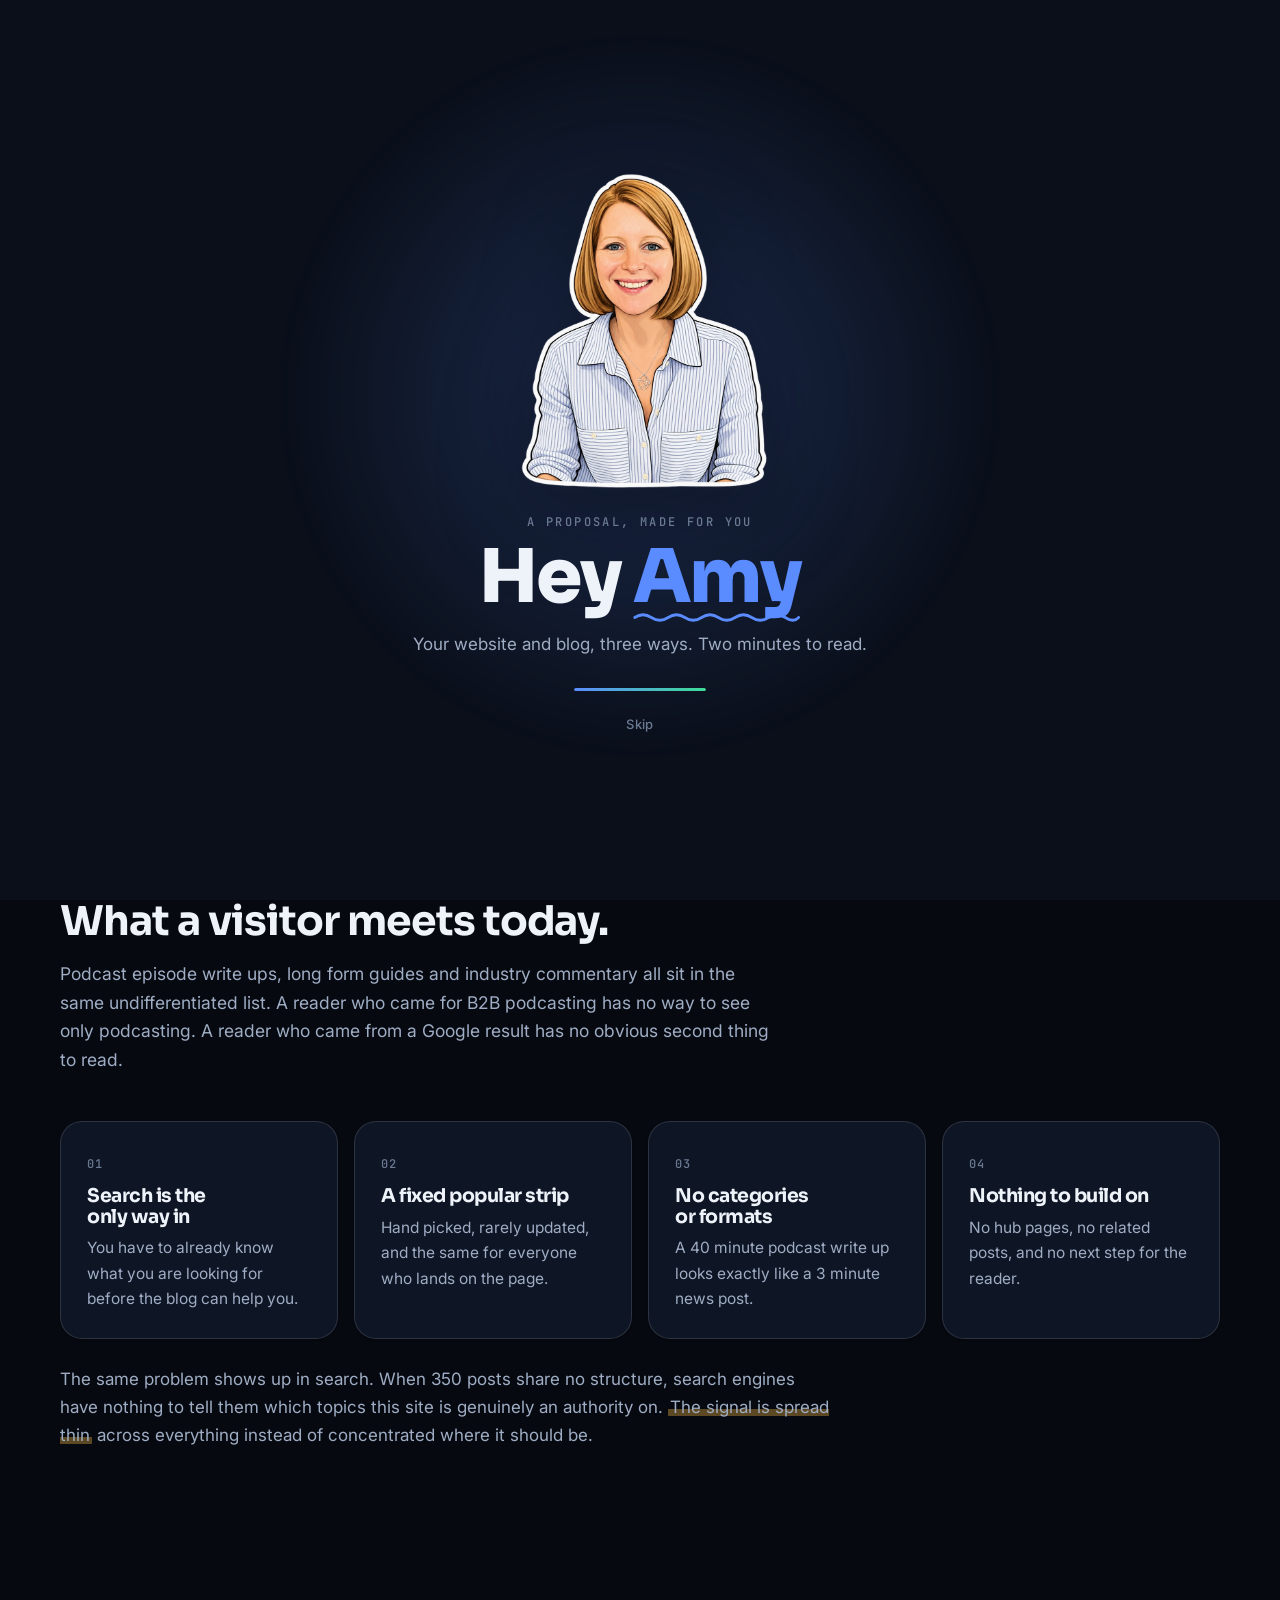
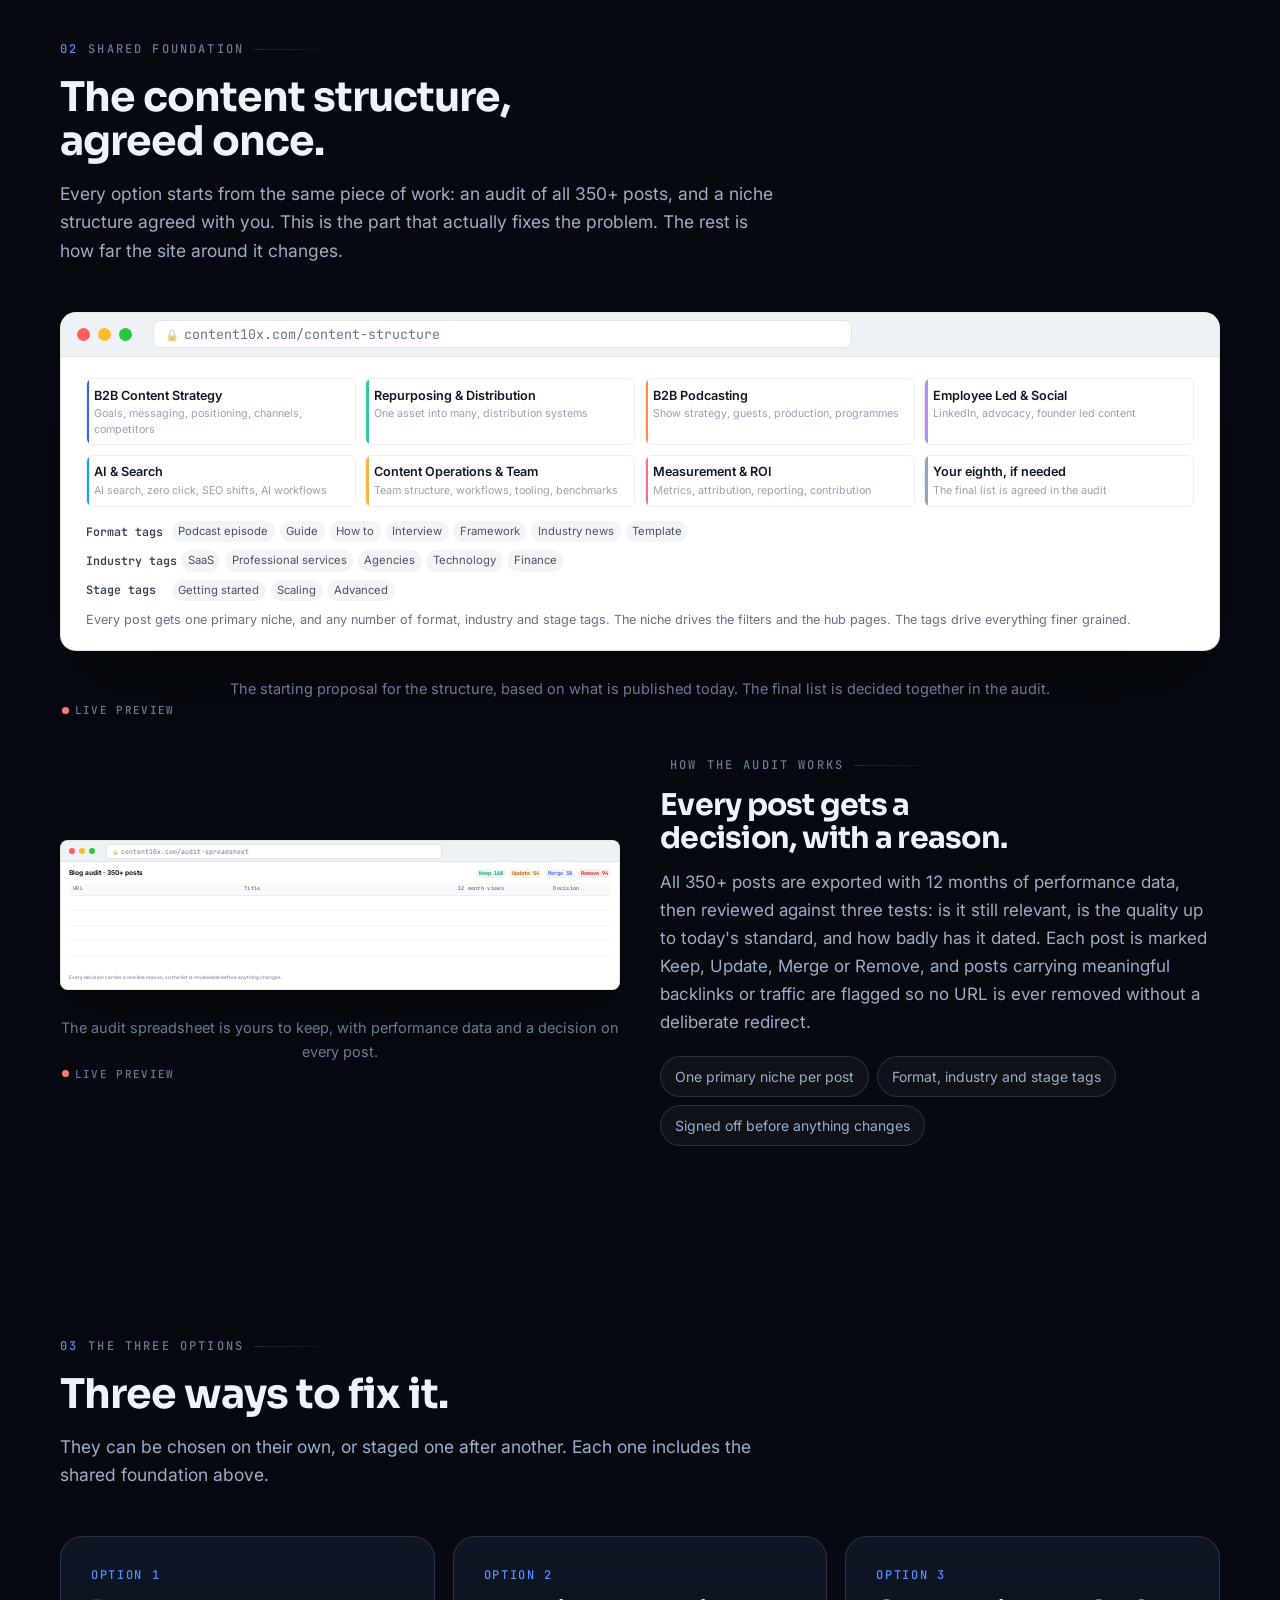
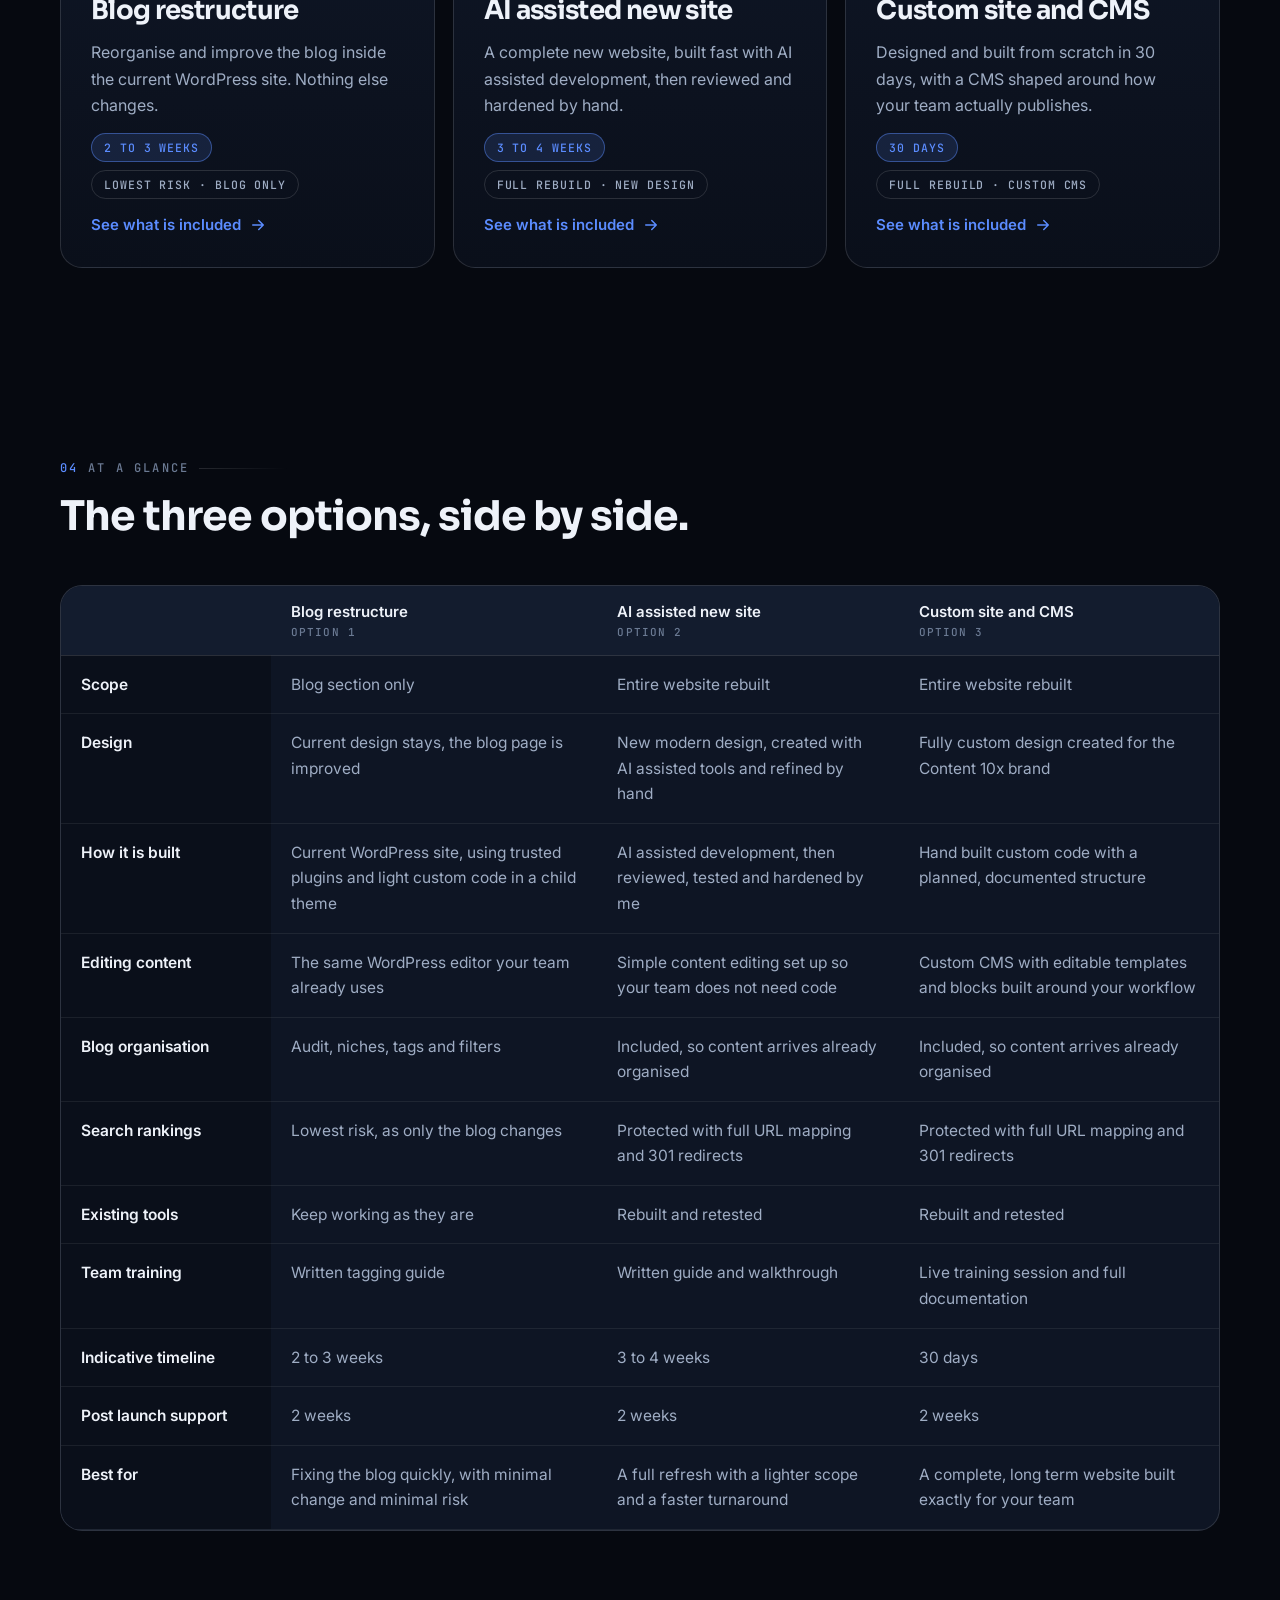
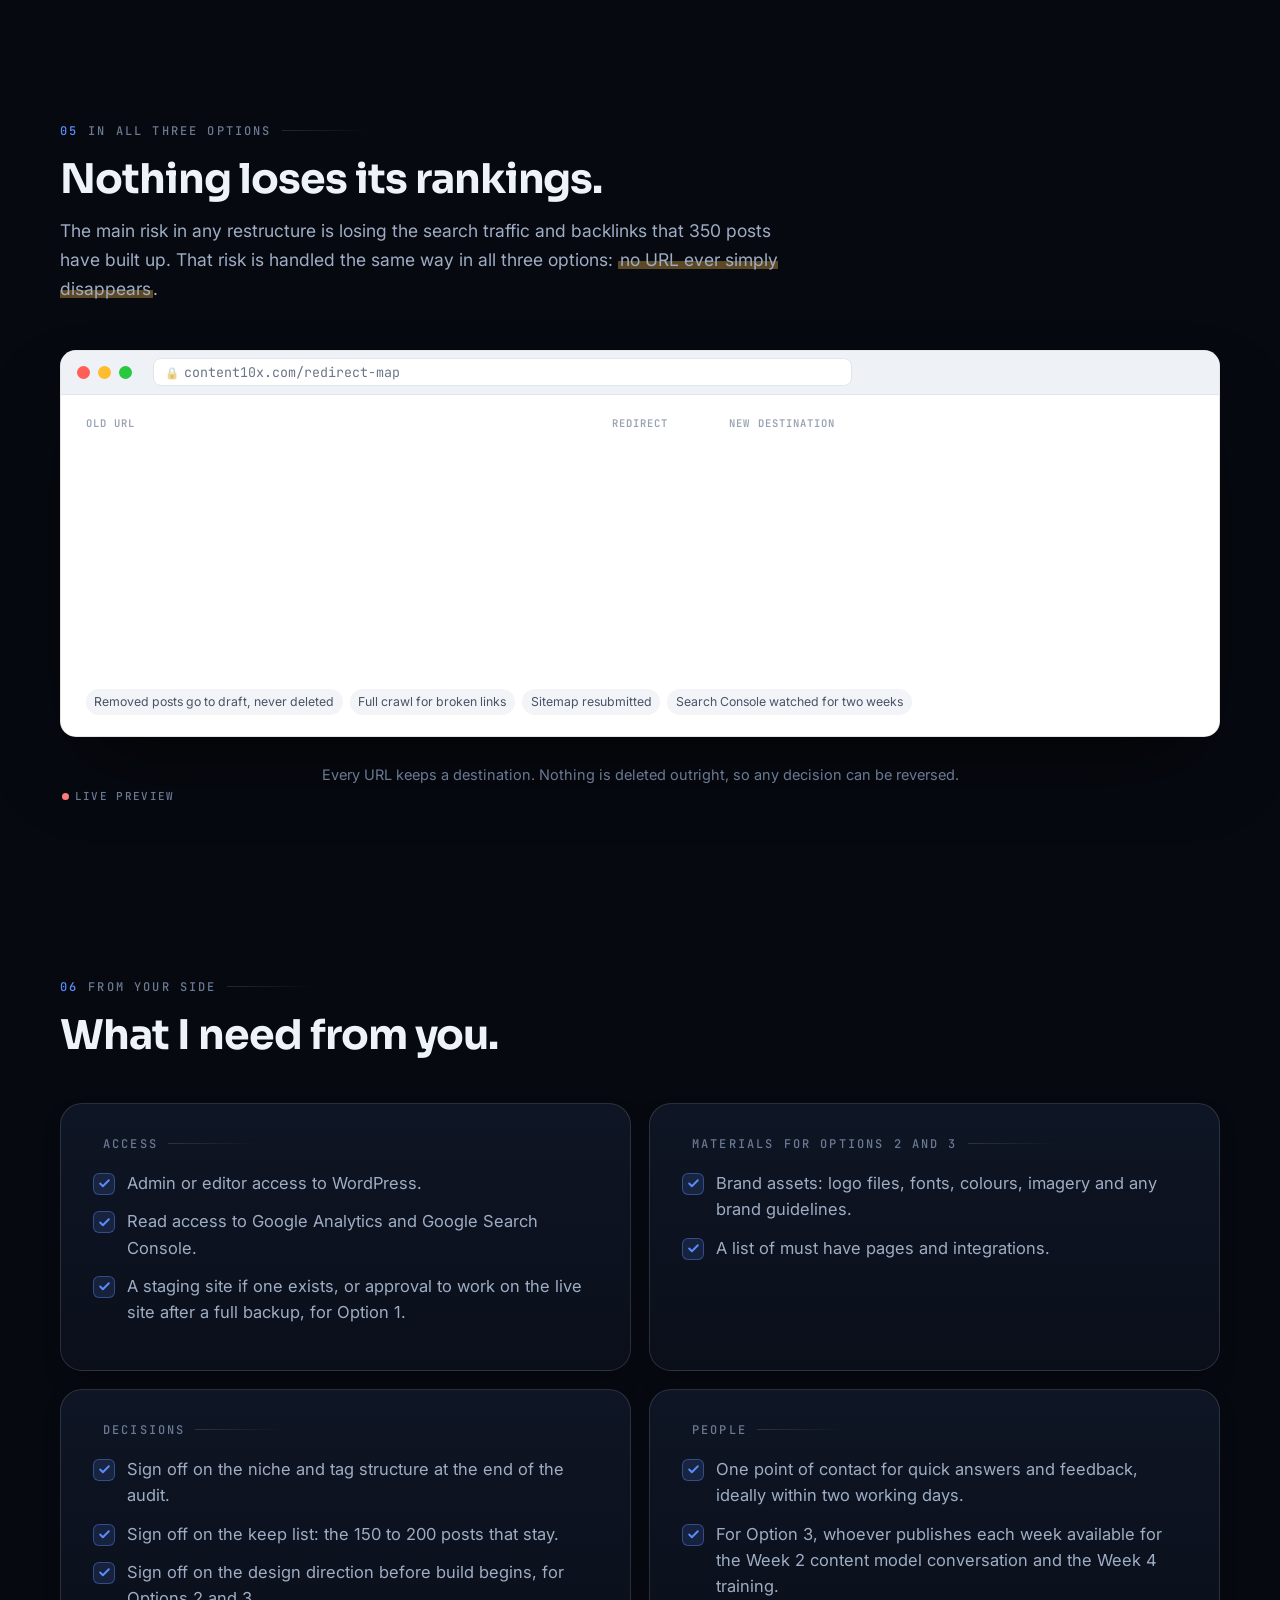
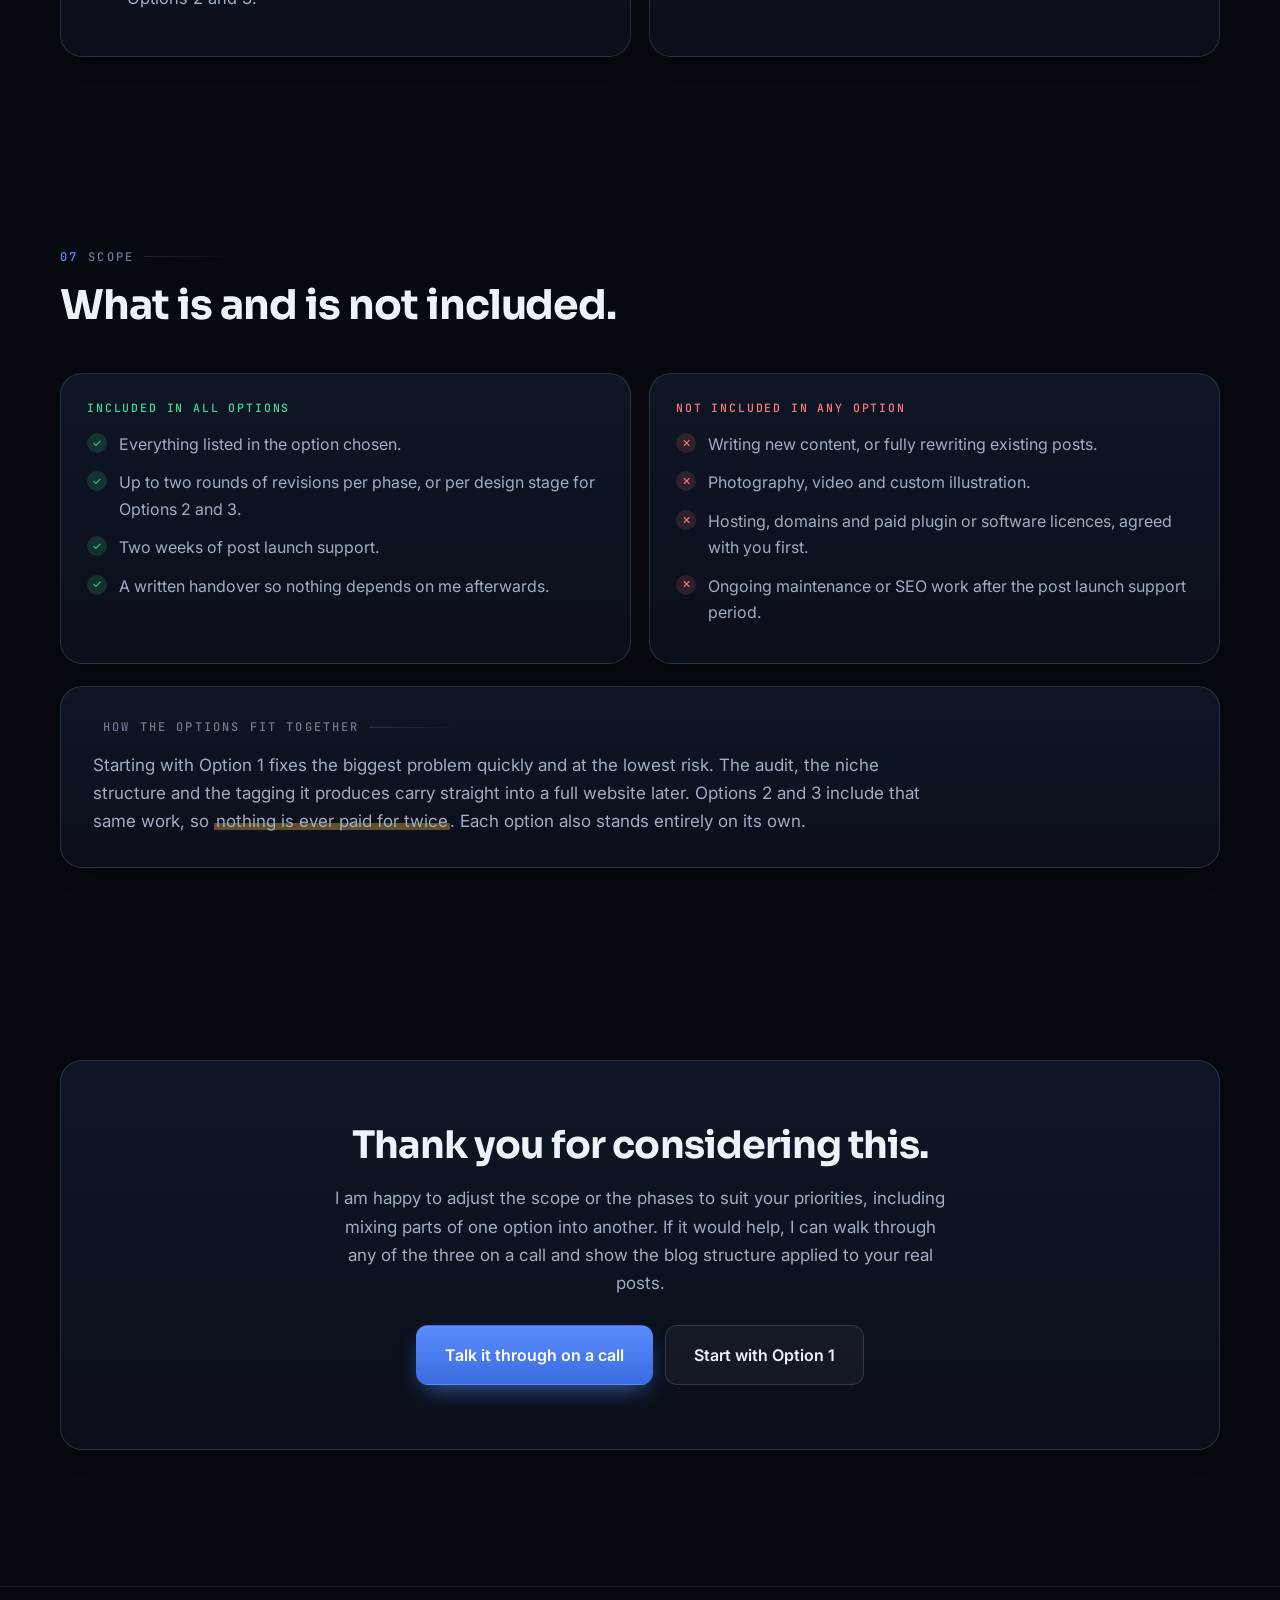
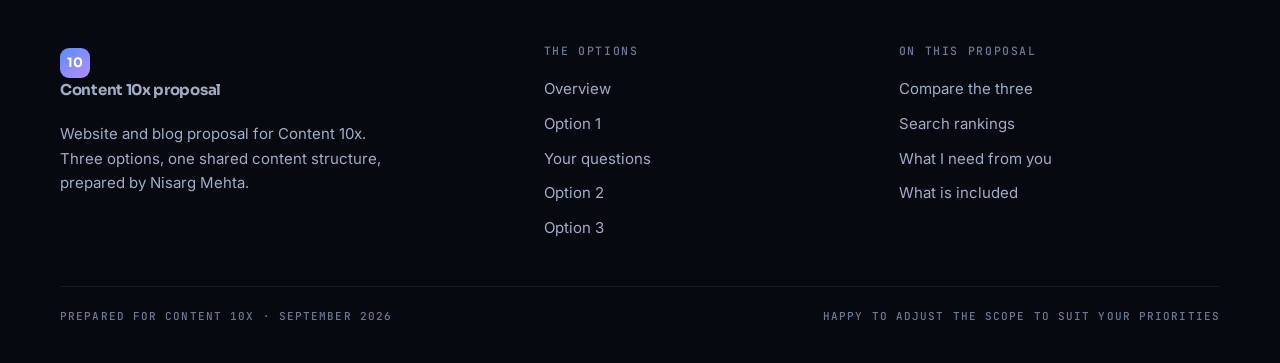
==== commit 7a32d1f8: "Answer Amy's six questions on their own page, each with a drawn example Data window, the three tests" ====
--- a/index.html
+++ b/index.html
@@ -29,13 +29,13 @@
 </div>
 <header class="hdr"><div class="hdr-row">
   <a class="logo" href="index.html"><i>10</i><span>Content 10x <span style="color:var(--t3);font-weight:500">proposal</span></span></a>
-  <nav class="nav"><a href="index.html" class="on">Overview</a><a href="option-1.html">Option 1</a><a href="option-2.html">Option 2</a><a href="option-3.html">Option 3</a><a class="nav-cmp" href="index.html#compare">Compare</a></nav>
+  <nav class="nav"><a href="index.html" class="on">Overview</a><a href="option-1.html">Option 1</a><a href="answers.html">Your questions</a><a href="option-2.html">Option 2</a><a href="option-3.html">Option 3</a><a class="nav-cmp" href="index.html#compare">Compare</a></nav>
   <div class="hdr-r">
     <button class="tbtn" id="themeBtn" aria-label="Switch theme"><svg class="sun" viewBox="0 0 24 24" fill="none" stroke="currentColor" stroke-width="1.8"><circle cx="12" cy="12" r="4.5"/><path d="M12 2v2.5M12 19.5V22M2 12h2.5M19.5 12H22M4.9 4.9l1.8 1.8M17.3 17.3l1.8 1.8M19.1 4.9l-1.8 1.8M6.7 17.3l-1.8 1.8" stroke-linecap="round"/></svg><svg class="moon" viewBox="0 0 24 24" fill="none" stroke="currentColor" stroke-width="1.8"><path d="M20 14.2A8.2 8.2 0 1 1 9.8 4a6.6 6.6 0 0 0 10.2 10.2z"/></svg></button>
     <button class="burger" id="burger" aria-label="Menu"><i></i><i></i></button>
   </div>
 </div></header>
-<div class="sheet"><div class="wrap" style="width:100%"><a href="index.html"><b>01</b>Overview</a><a href="option-1.html"><b>02</b>Option 1</a><a href="option-2.html"><b>03</b>Option 2</a><a href="option-3.html"><b>04</b>Option 3</a><a href="index.html#compare"><b>05</b>Compare the three</a></div></div>
+<div class="sheet"><div class="wrap" style="width:100%"><a href="index.html"><b>01</b>Overview</a><a href="option-1.html"><b>02</b>Option 1</a><a href="answers.html"><b>03</b>Your questions</a><a href="option-2.html"><b>04</b>Option 2</a><a href="option-3.html"><b>05</b>Option 3</a><a href="index.html#compare"><b>05</b>Compare the three</a></div></div>
 <main>
 
   <section class="sec" style="padding-top:150px">
@@ -152,7 +152,7 @@
   <div class="ftr-top">
     <div><a class="logo" href="index.html"><i>10</i><span>Content 10x proposal</span></a>
       <p style="color:var(--t2);font-size:15px;margin-top:14px;max-width:38ch">Website and blog proposal for Content 10x. Three options, one shared content structure, prepared by Nisarg Mehta.</p></div>
-    <div><h4>The options</h4><a href="index.html">Overview</a><br><a href="option-1.html">Option 1</a><br><a href="option-2.html">Option 2</a><br><a href="option-3.html">Option 3</a><br></div>
+    <div><h4>The options</h4><a href="index.html">Overview</a><br><a href="option-1.html">Option 1</a><br><a href="answers.html">Your questions</a><br><a href="option-2.html">Option 2</a><br><a href="option-3.html">Option 3</a><br></div>
     <div><h4>On this proposal</h4><a href="index.html#compare">Compare the three</a><br><a href="index.html#safety">Search rankings</a><br><a href="index.html#need">What I need from you</a><br><a href="index.html#scope">What is included</a></div>
   </div>
   <div class="ftr-b"><p>Prepared for Content 10x &middot; September <span id="yr">2026</span></p><p>Happy to adjust the scope to suit your priorities</p></div>
--- a/assets/site.css
+++ b/assets/site.css
@@ -197,3 +197,16 @@
 .hey-skip:hover{color:var(--t1)}
 html.hey-on,html.hey-on body{overflow:hidden}
 @media(prefers-reduced-motion:reduce){.hey-sticker,.hey-kick,.hey-h,.hey-sub,.hey-bar,.hey-skip{animation-duration:.01s;animation-delay:0s;opacity:1;transform:none}.hey-bar i{animation-duration:.6s;animation-delay:0s}}
+
+/* the answers page */
+.qa{padding-top:70px}
+.qa-h{max-width:66ch}
+.qa-h h2{font-size:clamp(24px,3vw,36px)}
+.qa-b{display:grid;grid-template-columns:1fr;gap:26px;margin:26px 0 30px}
+.qa-copy{max-width:74ch}
+.qa-copy p{color:var(--t2);font-size:16.5px;line-height:1.75;margin:0 0 14px}
+.qa-copy p b{color:var(--t1);font-weight:600}
+.qa-pts{margin-top:22px;padding:20px 22px;border:1px solid var(--line-2);border-radius:var(--r-md);background:var(--ink-900)}
+.qa-pts h4{margin:0 0 10px;font:600 11px var(--f-m);letter-spacing:.16em;text-transform:uppercase;color:var(--acc)}
+.chips a{color:inherit;text-decoration:none}
+.chips span:hover{border-color:var(--acc);color:var(--t1)}
--- a/assets/mock.css
+++ b/assets/mock.css
@@ -5,7 +5,7 @@
   box-shadow:0 2.2em 4.6em -1.6em rgba(0,0,0,.65);font-family:var(--f-b);line-height:1.4}
 .mk-bar{display:flex;align-items:center;gap:.45em;height:2.5em;padding:0 .9em;background:#eef1f5;border-bottom:1px solid #e1e5ec}
 .mk-bar i{width:.75em;height:.75em;border-radius:50%;background:#ff5f57}.mk-bar i:nth-child(2){background:#febc2e}.mk-bar i:nth-child(3){background:#28c840}
-.mk-url{flex:1;max-width:26em;margin-left:1em;font:.76em var(--f-m);color:#6b7688;background:#fff;border:1px solid #e1e5ec;border-radius:.6em;padding:.3em .8em}
+.mk-url{flex:1;max-width:26em;margin-left:1em;font:.76em var(--f-m);color:#6b7688;background:#fff;border:1px solid #e1e5ec;border-radius:.6em;padding:.3em .8em;white-space:nowrap;overflow:hidden;text-overflow:ellipsis;max-width:62%}
 .mk-url b{opacity:.5;margin-right:.4em;font-size:.85em}
 .mk-body{min-height:15em;overflow:hidden;position:relative;background:#fff}
 .mk-nav{display:flex;align-items:center;gap:1.4em;padding:.9em 1.5em;border-bottom:1px solid #eef0f4;font-size:.78em;color:#5b6577;font-weight:500}
@@ -164,3 +164,85 @@
 @keyframes pulse{0%{box-shadow:0 0 0 0 rgba(255,122,122,.6)}70%,100%{box-shadow:0 0 0 8px rgba(255,122,122,0)}}
 .mk-cap{margin-top:26px;font-size:14.5px;color:var(--t3);text-align:center}
 @media(prefers-reduced-motion:reduce){.mk *{animation:none!important}}
+
+/* ---- 16 month data window ---- */
+.w16{display:flex;align-items:flex-end;gap:.5em;height:9em;margin:1.4em 0 .5em;padding:0 .2em}
+.w16-b{flex:1;display:flex;flex-direction:column;justify-content:flex-end;align-items:center;gap:.4em;height:100%}
+.w16-b i{width:100%;height:var(--h);border-radius:.3em .3em 0 0;background:linear-gradient(180deg,var(--acc),#3a6fd8);
+  transform-origin:bottom;animation:w16 .7s cubic-bezier(.2,.8,.3,1) both;animation-delay:var(--d)}
+@keyframes w16{from{transform:scaleY(.05);opacity:.4}to{transform:scaleY(1);opacity:1}}
+.w16-b span{font-size:.62em;color:#9aa4b2;white-space:nowrap}
+.w16-lb{display:flex;justify-content:space-between;font-size:.72em;color:#8d97a6;border-top:1px dashed #dfe3ea;padding-top:.6em}
+.w16-grid{display:grid;grid-template-columns:1fr 1fr;gap:.6em;margin-top:1.1em}
+.w16-r{border:1px solid #e6e9ef;border-radius:.5em;padding:.7em .8em;background:#fbfcfe}
+.w16-r b{display:block;font-size:.84em;color:#141a24}
+.w16-r span{display:block;font-size:.76em;color:#75808f;margin-top:.2em}
+
+/* ---- scorecard ---- */
+.sc{margin:1.2em 0 .8em;display:grid;gap:.9em}
+.sc-r{border:1px solid #e6e9ef;border-radius:.6em;padding:.8em .9em;background:#fff}
+.sc-t{display:flex;justify-content:space-between;align-items:center}
+.sc-t b{font-size:.92em;color:#141a24}
+.sc-p{font-size:.74em;font-weight:700;padding:.2em .6em;border-radius:1em}
+.sc-p.g{background:#e7f8f0;color:#137a4d}.sc-p.a{background:#fdf3e0;color:#9a6712}.sc-p.r{background:#fdecec;color:#a52c2c}
+.sc-bar{height:.42em;border-radius:1em;background:#eef1f5;margin:.6em 0 .5em;overflow:hidden}
+.sc-bar i{display:block;height:100%;width:var(--w);border-radius:1em;animation:scb 1s cubic-bezier(.2,.8,.3,1) both}
+.sc-bar i.g{background:#25b07a}.sc-bar i.a{background:#e8a33c}.sc-bar i.r{background:#e06a6a}
+@keyframes scb{from{width:0}}
+.sc-r small{font-size:.76em;color:#75808f}
+.sc-out{border:1px solid rgba(91,140,255,.4);background:#f2f6ff;border-radius:.6em;padding:.9em 1em}
+.sc-dec{display:inline-block;font-size:.78em;font-weight:700;color:#2b5bd7;background:#e3ebff;padding:.25em .7em;border-radius:1em}
+.sc-out p{margin:.5em 0 0;font-size:.8em;color:#5b6677;line-height:1.5}
+
+/* ---- workflow lanes ---- */
+.fl{display:grid;grid-template-columns:repeat(4,1fr);gap:.7em;margin-top:1.2em}
+.fl-l{border:1px solid #e6e9ef;border-radius:.6em;padding:.85em;background:#fff;display:flex;flex-direction:column}
+.fl-l b{display:block;font-size:.9em;margin:.55em 0 .5em;color:#141a24}
+.fl-l ol{margin:0;padding-left:1.1em;display:grid;gap:.35em}
+.fl-l li{font-size:.75em;color:#5b6677;line-height:1.45}
+.fl-l small{margin-top:auto;padding-top:.7em;font-size:.72em;color:#8d97a6;font-style:italic}
+
+/* ---- tagging ---- */
+.tg{display:grid;gap:.7em;margin-top:1.1em}
+.tg-r{border:1px solid #e6e9ef;border-radius:.6em;padding:.8em .9em;background:#fff}
+.tg-r b{font-size:.88em;color:#141a24}
+.tg-r small{display:block;font-size:.74em;color:#8d97a6;margin-top:.15em}
+.tg-c{display:flex;flex-wrap:wrap;gap:.4em;margin-top:.6em}
+.tg-c span{font-size:.75em;padding:.3em .7em;border-radius:1em;border:1px solid #dfe3ea;color:#6b7686;background:#fbfcfe}
+.tg-c span.on{background:var(--acc);border-color:var(--acc);color:#fff;font-weight:600}
+.tg-out{margin-top:.9em;border-left:3px solid var(--mint);background:#f0fbf6;border-radius:.4em;padding:.75em .9em;
+  font-size:.8em;color:#2c5d48;line-height:1.5}
+
+/* ---- design rounds ---- */
+.dz{display:grid;grid-template-columns:repeat(3,1fr);gap:.7em;margin-top:1.1em}
+.dz-s{border:1px solid #e6e9ef;border-radius:.6em;padding:.85em;background:#fff}
+.dz-s span{font-size:.68em;font-weight:700;letter-spacing:.1em;color:var(--acc)}
+.dz-s b{display:block;font-size:.92em;margin:.35em 0 .35em;color:#141a24}
+.dz-s p{margin:0;font-size:.76em;color:#5b6677;line-height:1.5}
+.dz-sys{display:grid;grid-template-columns:1.2fr 1fr 1fr;gap:.7em;margin-top:.8em}
+.dz-col{border:1px solid #e6e9ef;border-radius:.6em;padding:.75em .8em;background:#fbfcfe}
+.dz-col small{font-size:.66em;font-weight:700;letter-spacing:.09em;color:#98a2b0}
+.dz-sw{display:flex;gap:.35em;margin-top:.6em}
+.dz-sw i{width:1.5em;height:1.5em;border-radius:.35em;border:1px solid rgba(0,0,0,.08)}
+.dz-ty{display:flex;align-items:baseline;gap:.5em;margin-top:.5em;color:#141a24}
+.dz-ty b{font-size:1.5em}.dz-ty span{font-size:1.05em;font-weight:600}.dz-ty em{font-size:.8em;font-style:normal;color:#75808f}
+.dz-card{margin-top:.6em}
+.dz-card i{display:block;height:1.6em;border-radius:.3em;background:#e9edf3}
+.dz-card u{display:block;height:.34em;border-radius:1em;background:#dfe3ea;margin-top:.4em}
+.dz-card u.s{width:55%}
+
+/* ---- article page ---- */
+.pst-crumb{font-size:.74em;color:#8d97a6}
+.pst-crumb span{margin:0 .35em;color:#c7cdd6}
+.pst-meta{display:flex;align-items:center;gap:.6em;margin:.6em 0 1em;font-size:.76em;color:#75808f}
+.pst-body u{display:block;height:.42em;border-radius:1em;background:#e9edf3;margin-bottom:.55em}
+.pst-body u.s{width:62%}
+.pst-cta{margin:1.2em 0;border:1px solid rgba(91,140,255,.35);background:#f2f6ff;border-radius:.6em;padding:.85em 1em;
+  display:flex;align-items:center;justify-content:space-between;gap:1em}
+.pst-cta b{font-size:.86em;color:#1b2434}
+.pst-cta span{font-size:.76em;font-weight:600;background:var(--acc);color:#fff;padding:.4em .9em;border-radius:1.4em}
+.pst-h{font-size:.8em;font-weight:700;color:#141a24;margin:1.2em 0 .6em}
+.pst-r{display:flex;align-items:center;gap:.7em;padding:.6em 0;border-top:1px solid #eef1f5}
+.pst-r b{font-size:.82em;color:#2b3444;font-weight:500}
+@media(max-width:820px){.fl,.dz{grid-template-columns:1fr 1fr}.w16-grid,.dz-sys{grid-template-columns:1fr}}
+@media(max-width:560px){.fl,.dz{grid-template-columns:1fr}.w16-b span{display:none}}
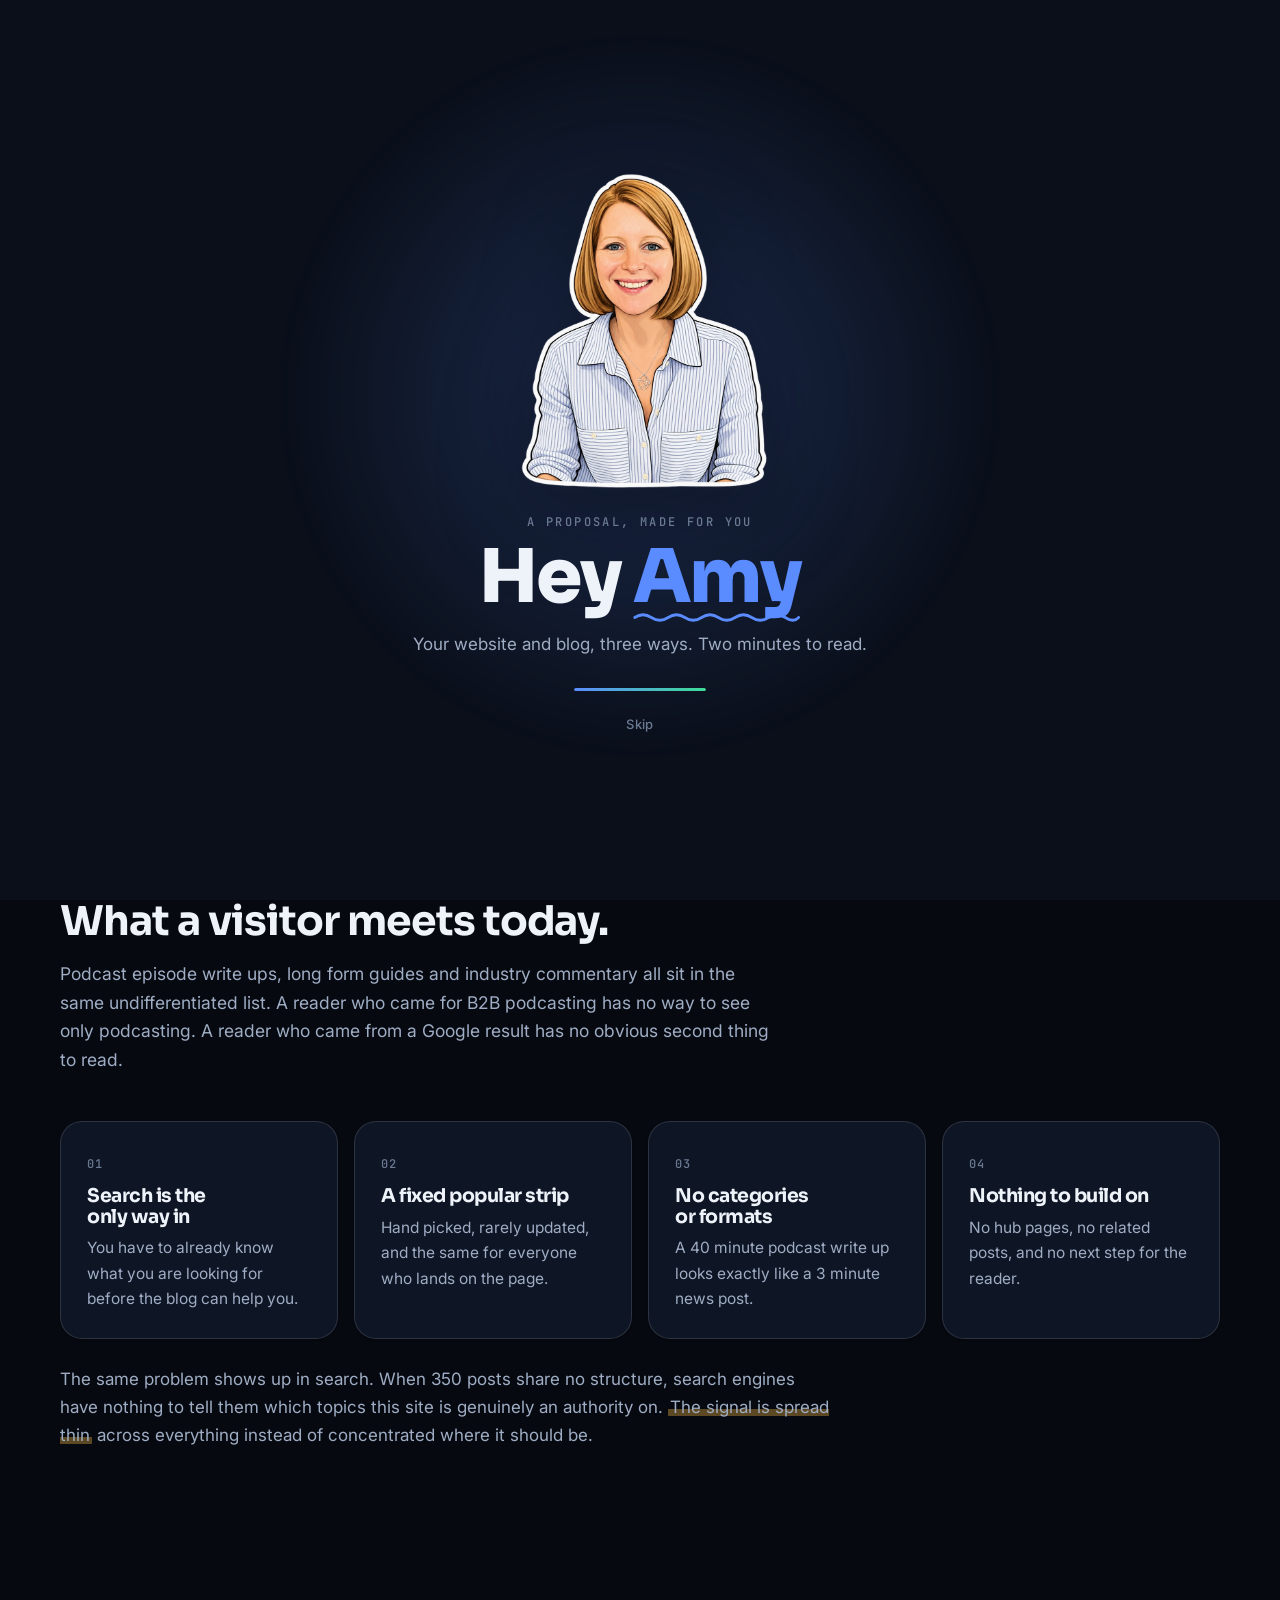
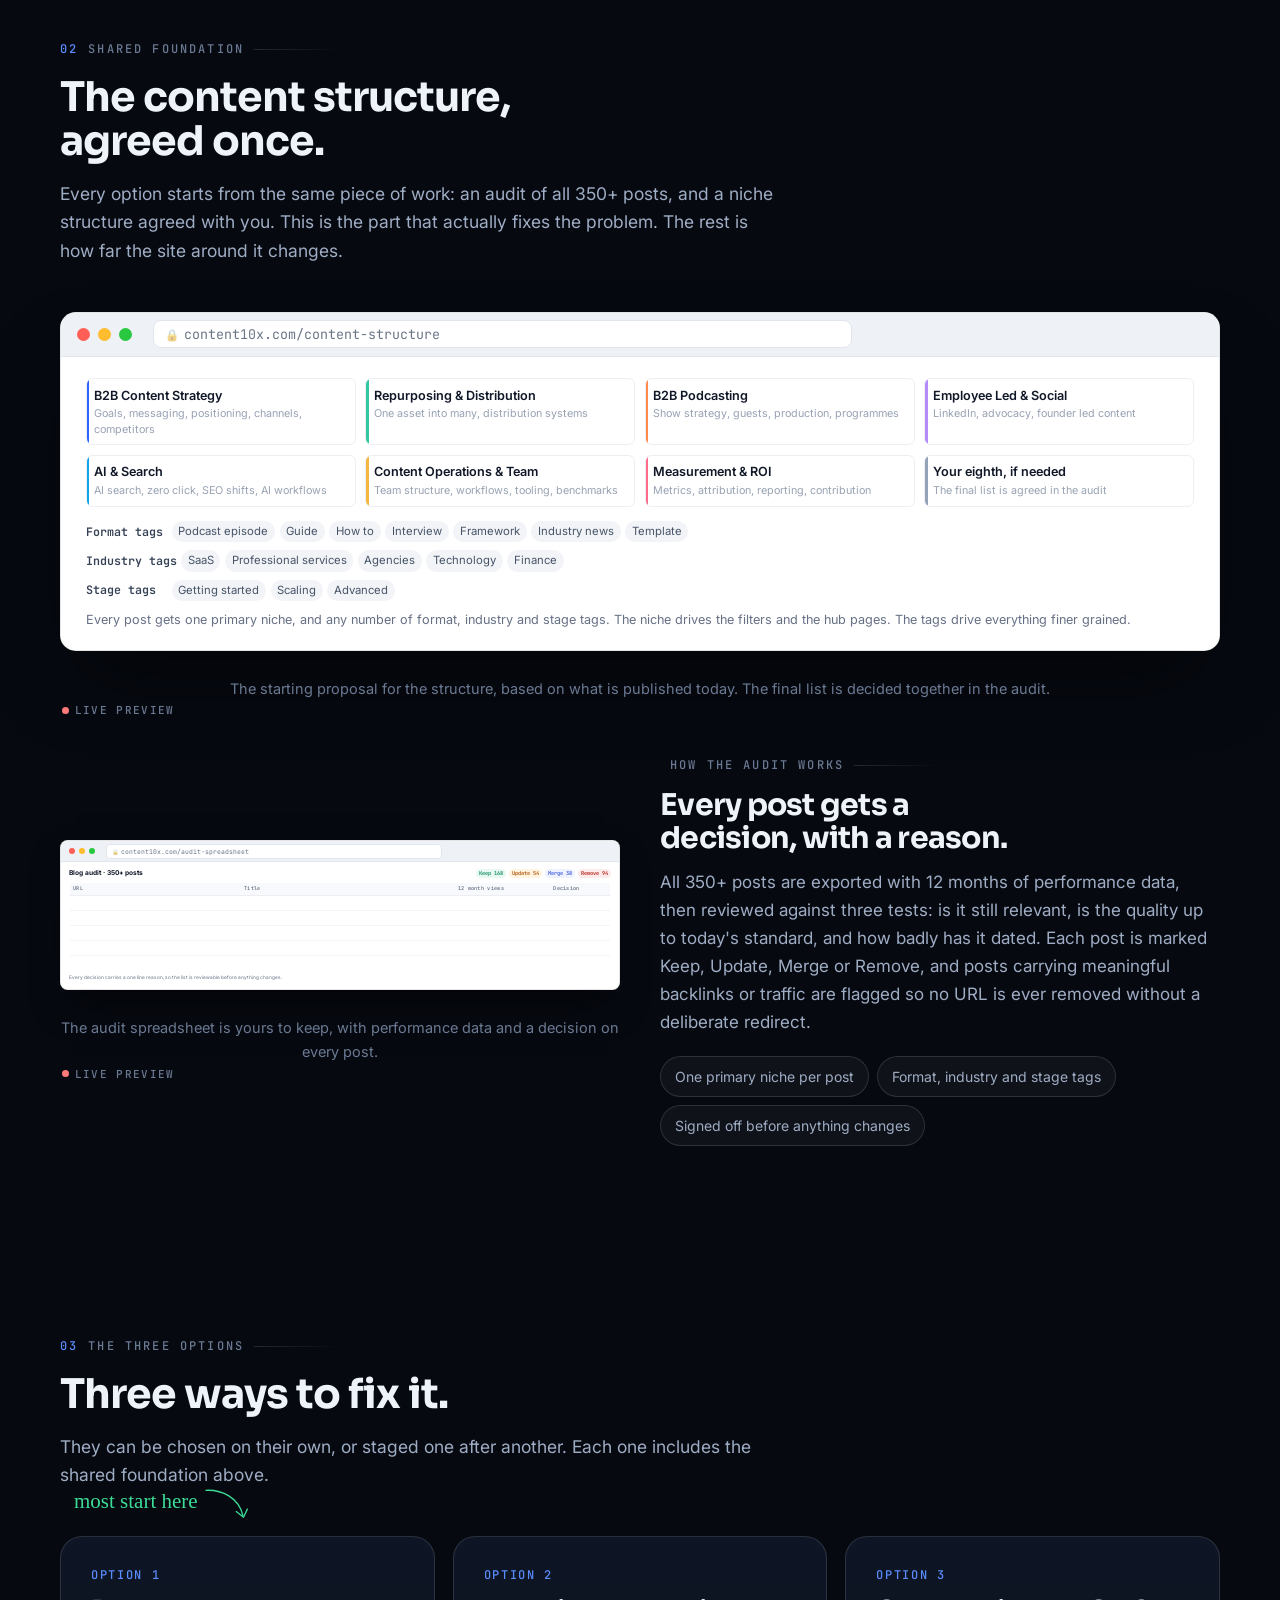
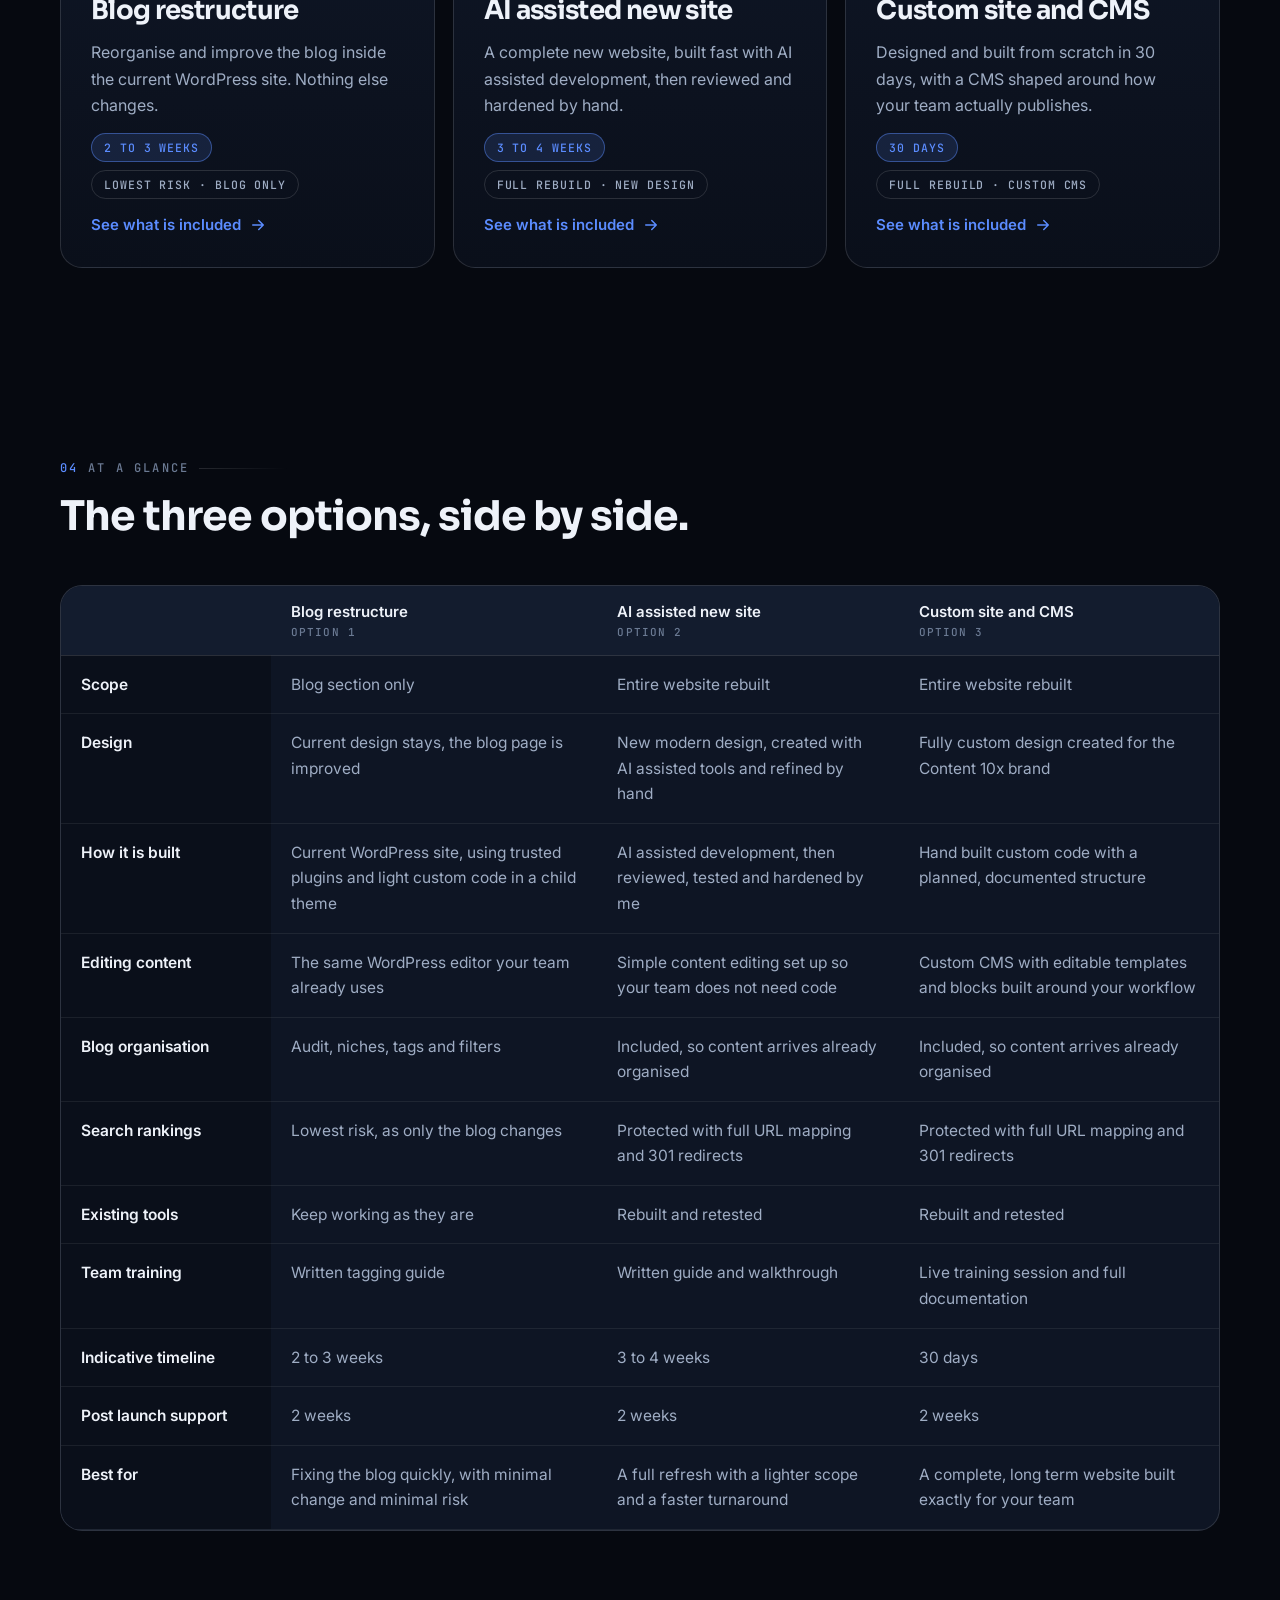
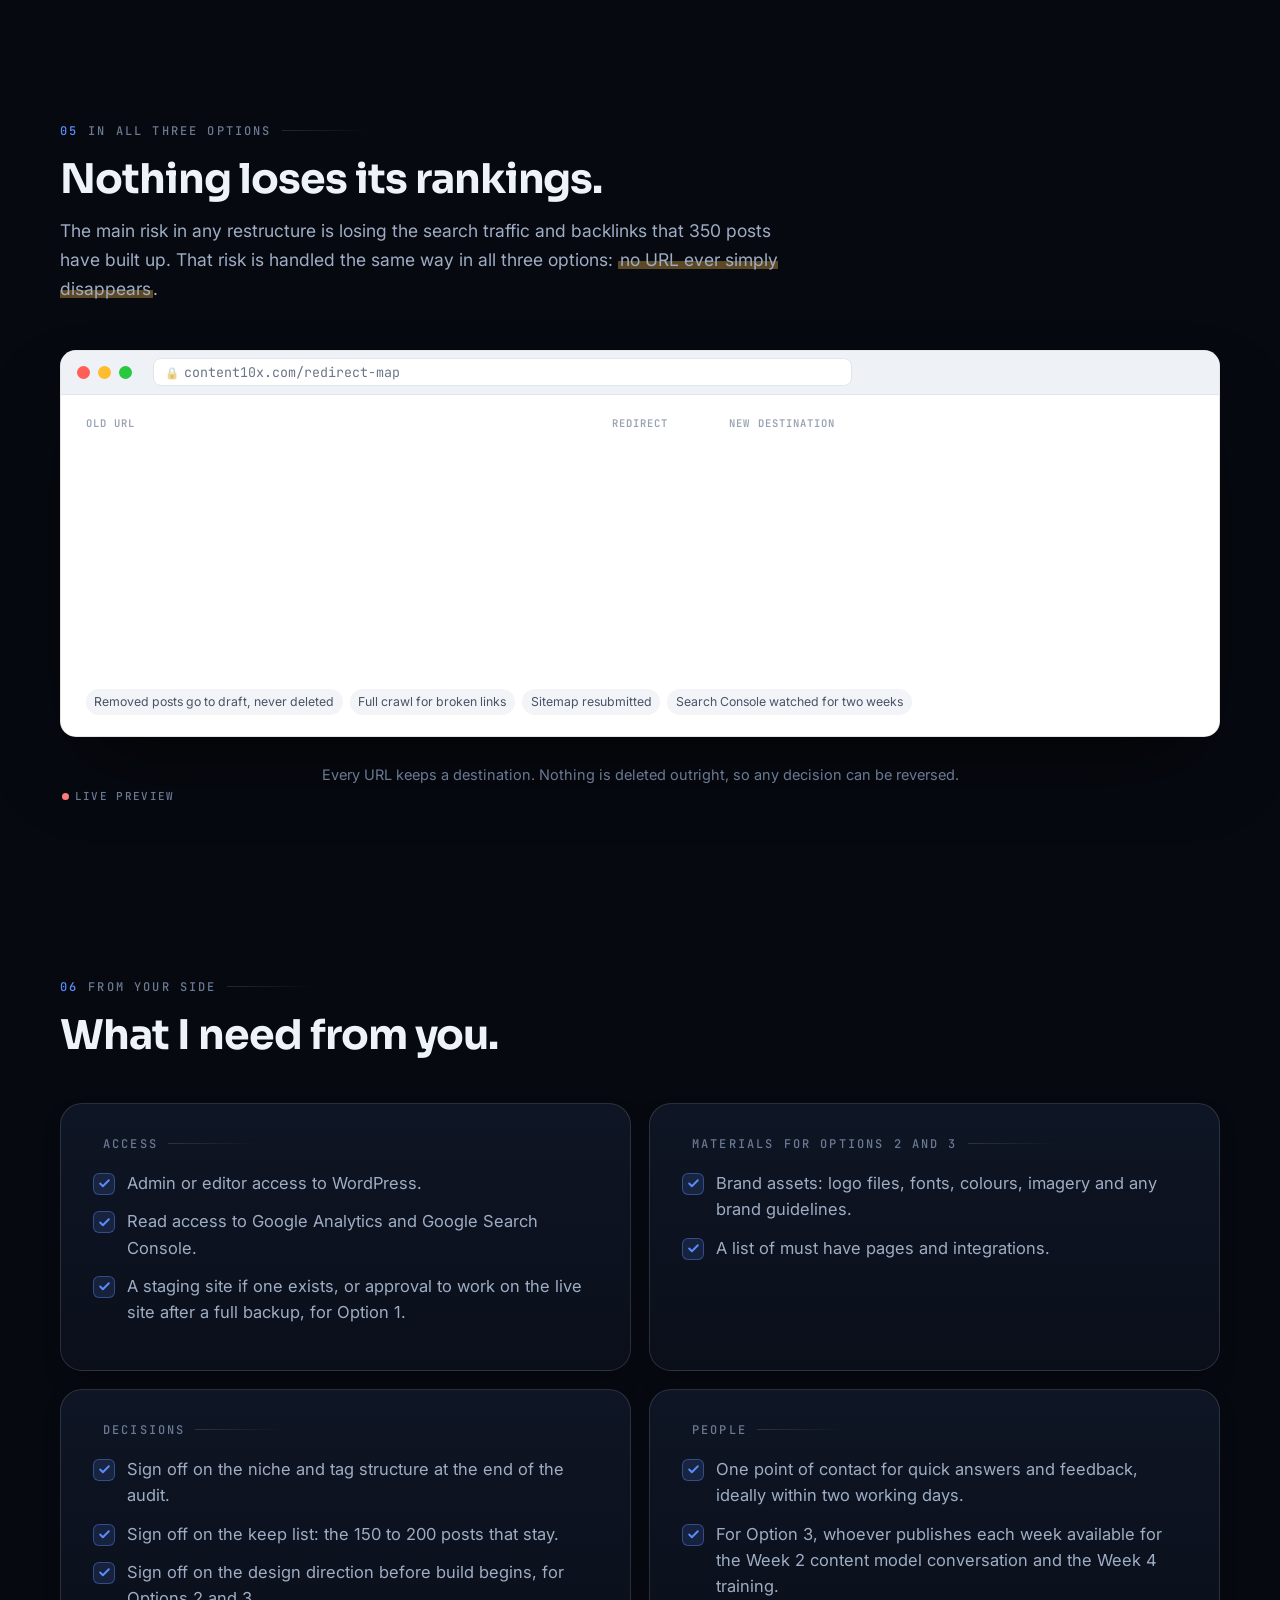
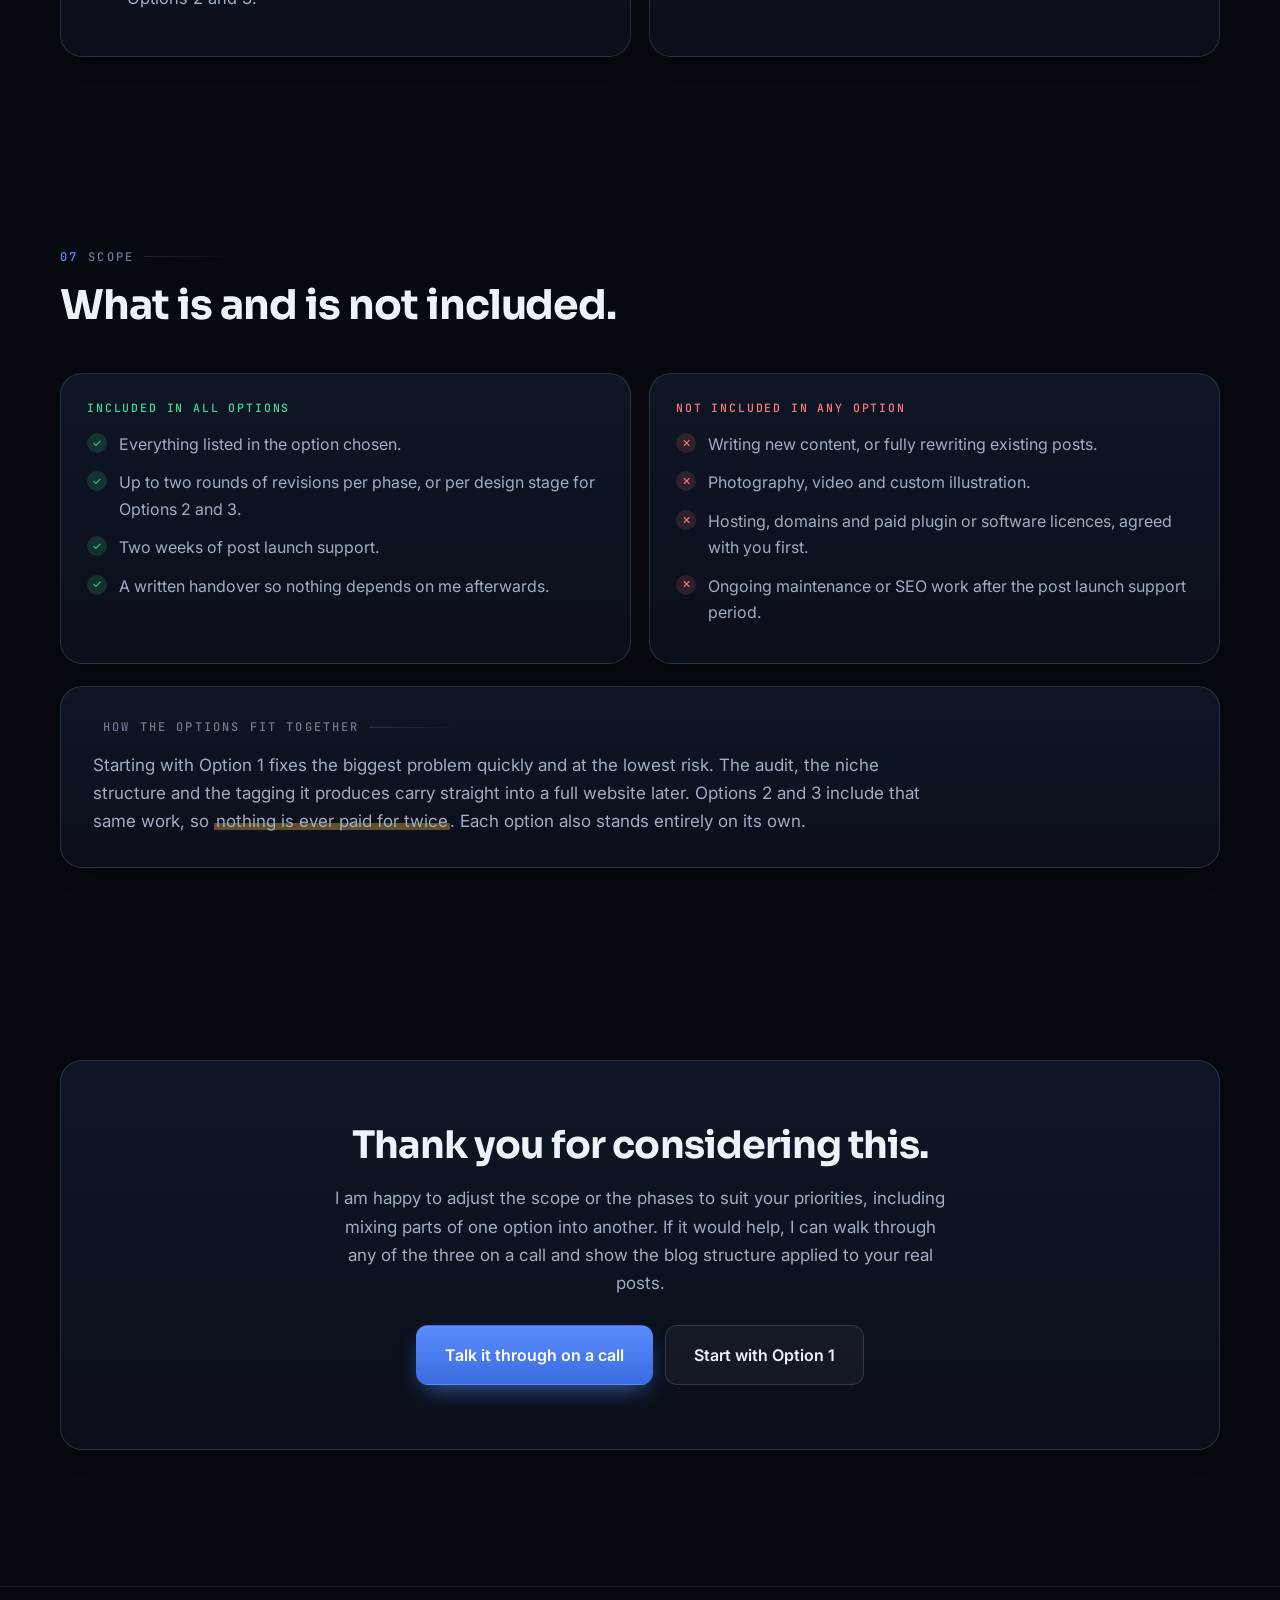
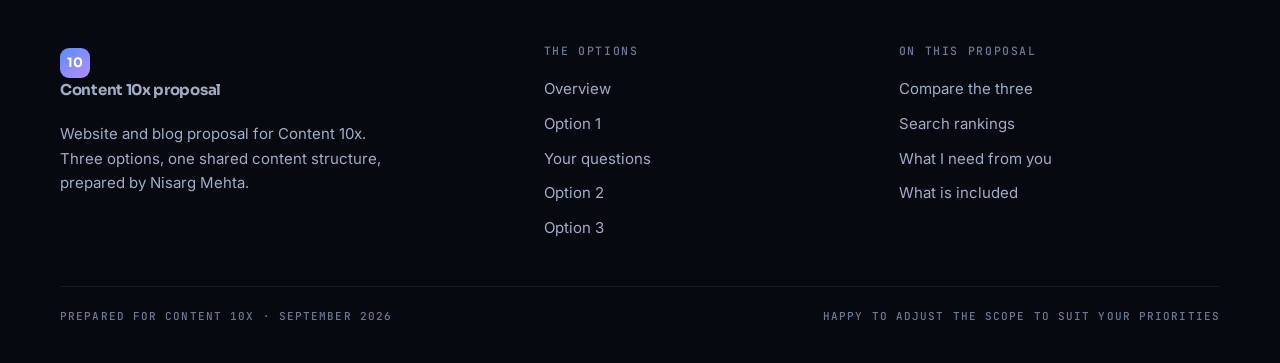
==== commit 1581fa1c: "Add handwritten notes where they earn their place One per page: the timeline on each option, most st" ====
--- a/index.html
+++ b/index.html
@@ -13,6 +13,7 @@
 <link rel="stylesheet" href="https://fonts.googleapis.com/css2?family=Caveat:wght@600;700&display=swap">
 <link rel="stylesheet" href="assets/site.css?v=1">
 <link rel="stylesheet" href="assets/mock.css?v=1">
+<link rel="stylesheet" href="assets/film.css?v=7">
 <script>try{var t=localStorage.getItem('c10-theme')||'dark';document.documentElement.setAttribute('data-theme',t);}catch(e){document.documentElement.setAttribute('data-theme','dark');}</script>
 </head>
 <body>
@@ -82,7 +83,7 @@
     <div class="wrap">
       <div class="sec-h rev"><span class="kick"><b>03</b> The three options</span><h2 class="split">Three ways to fix it.</h2>
         <p>They can be chosen on their own, or staged one after another. Each one includes the shared foundation above.</p></div>
-      <div class="opts stag"><a class="opt" href="option-1.html"><span class="on">Option 1</span><h3>Blog restructure</h3><p>Reorganise and improve the blog inside the current WordPress site. Nothing else changes.</p>
+      <div class="opts stag" style="position:relative"><span class="doodle d-first">most start here <svg class="dd-arrow" viewBox="0 0 90 60"><path d="M4 8 C 30 4, 60 14, 70 44"/><path d="M58 38 L 71 46 L 76 32"/></svg></span><a class="opt" href="option-1.html"><span class="on">Option 1</span><h3>Blog restructure</h3><p>Reorganise and improve the blog inside the current WordPress site. Nothing else changes.</p>
       <div class="meta"><span class="badge acc">2 to 3 weeks</span><span class="badge">Lowest risk &middot; Blog only</span></div>
       <span class="go">See what is included <svg viewBox="0 0 24 24" fill="none" stroke="currentColor" stroke-width="2" stroke-linecap="round" stroke-linejoin="round"><path d="M5 12h14M13 6l6 6-6 6"/></svg></span></a><a class="opt" href="option-2.html"><span class="on">Option 2</span><h3>AI assisted new site</h3><p>A complete new website, built fast with AI assisted development, then reviewed and hardened by hand.</p>
       <div class="meta"><span class="badge acc">3 to 4 weeks</span><span class="badge">Full rebuild &middot; New design</span></div>
--- a/assets/site.css
+++ b/assets/site.css
@@ -210,3 +210,39 @@
 .qa-pts h4{margin:0 0 10px;font:600 11px var(--f-m);letter-spacing:.16em;text-transform:uppercase;color:var(--acc)}
 .chips a{color:inherit;text-decoration:none}
 .chips span:hover{border-color:var(--acc);color:var(--t1)}
+
+/* now and next, side by side */
+.nn{border:1px solid var(--line-2);border-radius:var(--r-lg);overflow:hidden;background:var(--ink-850);margin-top:34px}
+.nn-h{display:grid;grid-template-columns:190px 1fr 1fr;gap:0;background:var(--ink-800);border-bottom:1px solid var(--line-2)}
+.nn-h span{padding:14px 20px;font:600 11px var(--f-m);letter-spacing:.16em;text-transform:uppercase;color:var(--t3)}
+.nn-h span:nth-child(3){color:var(--acc)}
+.nn-r{display:grid;grid-template-columns:190px 1fr 1fr;border-bottom:1px solid var(--line)}
+.nn-r:last-child{border-bottom:0}
+.nn-l{padding:16px 20px;font-weight:600;font-size:14.5px;color:var(--t1);background:var(--ink-900)}
+.nn-a,.nn-b{padding:16px 20px}
+.nn-b{background:linear-gradient(180deg,rgba(91,140,255,.07),transparent)}
+.nn-a p,.nn-b p{margin:0;font-size:14.5px;line-height:1.6;color:var(--t2)}
+.nn-b p{color:var(--t1)}
+.nn-t{display:none}
+@media(max-width:860px){
+  .nn-h{display:none}
+  .nn-r{grid-template-columns:1fr;border-bottom:1px solid var(--line-2)}
+  .nn-l{background:var(--ink-800);padding:13px 18px}
+  .nn-a,.nn-b{padding:13px 18px}
+  .nn-t{display:block;font:600 10.5px var(--f-m);letter-spacing:.14em;text-transform:uppercase;color:var(--t3);margin-bottom:6px}
+  .nn-b .nn-t{color:var(--acc)}
+}
+
+/* handwritten notes */
+.doodle{font-family:'Caveat',cursive;font-size:23px;line-height:1.1;color:var(--acc);display:inline-flex;
+  align-items:flex-start;gap:4px;transform:rotate(-3deg);pointer-events:none;white-space:nowrap}
+.dd-arrow{width:62px;height:42px;flex:none;fill:none;stroke:currentColor;stroke-width:2.2;stroke-linecap:round;
+  stroke-linejoin:round;stroke-dasharray:220;stroke-dashoffset:220;margin-top:-2px;
+  animation:ddDraw 1.1s var(--ease-out,ease) forwards .5s}
+@keyframes ddDraw{to{stroke-dashoffset:0}}
+.d-opt{position:absolute;right:-8px;top:-54px;transform:rotate(4deg)}
+.d-opt .dd-arrow{transform:scaleX(-1) rotate(12deg)}
+.d-try{display:block;margin:0 auto 6px;transform:rotate(-2deg);color:var(--mint)}
+.d-first{position:absolute;left:14px;top:-46px;transform:rotate(-4deg);color:var(--mint);font-size:21px}
+.d-first .dd-arrow{transform:rotate(6deg);width:54px;height:36px}
+@media(max-width:860px){.d-opt,.d-first{position:static;display:inline-flex;margin-bottom:10px;transform:rotate(-2deg)}}
--- a/assets/film.css
+++ b/assets/film.css
@@ -0,0 +1,166 @@
+/* ---------------------------------------------------- transformation film */
+.film{width:100%;margin:0 auto}
+.vp{position:relative;width:100%;overflow:hidden;border-radius:var(--r-lg);border:1px solid var(--line-2);
+  background:radial-gradient(800px 420px at 70% 10%,rgba(91,140,255,.16),transparent 60%),#0a0f1a;box-shadow:var(--e3)}
+#stage{width:1180px;height:700px;transform-origin:0 0;position:relative}
+#stage.snap *{transition:none!important;animation:none!important}
+.ctl{display:flex;align-items:center;gap:12px;margin-top:14px}
+.ctl button{width:34px;height:34px;flex:none;display:grid;place-items:center;border-radius:10px;border:1px solid var(--line-2);
+  background:var(--ink-850);color:var(--t1);cursor:pointer}
+.ctl button:hover{border-color:var(--acc);color:var(--acc)}
+.ctl button svg{width:14px;height:14px}
+.track{position:relative;flex:1;height:30px;cursor:pointer}
+.tb2{position:absolute;left:0;right:0;top:13px;height:4px;border-radius:99px;background:var(--line)}
+.tb2 i{display:block;height:100%;border-radius:99px;background:linear-gradient(90deg,var(--acc),var(--mint))}
+.tk{position:absolute;top:10px;width:2px;height:10px;background:var(--line-2)}
+.lb{position:absolute;top:0;transform:translateX(-50%);font:500 10px var(--f-m);letter-spacing:.09em;color:var(--t3);
+  text-transform:uppercase;white-space:nowrap}
+.lb.on{color:var(--acc)}
+.tm{font:500 12px var(--f-m);color:var(--t3);min-width:72px;text-align:right}
+.fnote{margin:10px 0 0;font-size:12.5px;color:var(--t3)}
+@media(max-width:700px){.lb{display:none}}
+
+/* stage furniture */
+.fm-cap{position:absolute;left:44px;top:40px;width:340px;z-index:5}
+.fm-cap .n{display:inline-block;font:500 11px var(--f-m);letter-spacing:.18em;color:var(--acc);margin-bottom:10px}
+.fm-cap h2{margin:0;font:800 30px/1.12 var(--f-d);letter-spacing:-.02em;color:#fff}
+.fm-cap p{margin:12px 0 0;font-size:14.5px;line-height:1.6;color:#9fb0c6}
+.fm-cap.in .n,.fm-cap.in h2,.fm-cap.in p{animation:fmUp .5s cubic-bezier(.2,.7,.3,1) both}
+.fm-cap.in h2{animation-delay:.05s}.fm-cap.in p{animation-delay:.1s}
+@keyframes fmUp{from{opacity:0;transform:translateY(14px)}to{opacity:1;transform:none}}
+
+.fm-win{position:absolute;left:420px;top:40px;width:716px;height:620px;border-radius:14px;overflow:hidden;
+  background:#fff;box-shadow:0 30px 70px rgba(0,0,0,.5)}
+.fm-bar{height:34px;display:flex;align-items:center;gap:6px;padding:0 12px;background:#f3f5f9;border-bottom:1px solid #e4e8ee}
+.fm-bar i{width:9px;height:9px;border-radius:50%;background:#d7dce4}
+.fm-url{flex:1;margin-left:10px;max-width:420px;font:11.5px var(--f-m);color:#6b7688;background:#fff;border:1px solid #e1e5ec;
+  border-radius:7px;padding:4px 10px;white-space:nowrap;overflow:hidden;text-overflow:ellipsis}
+.fm-body{position:relative;height:586px;overflow:hidden;background:#fff}
+.fm-v{position:absolute;inset:0;padding:18px 20px;opacity:0;pointer-events:none;transition:opacity .35s}
+.fm-v.on{opacity:1}
+.fm-nav{display:flex;align-items:center;gap:16px;font-size:11.5px;color:#5b6677;border-bottom:1px solid #eef1f5;padding-bottom:12px;margin-bottom:14px}
+.fm-nav b{font:700 14px var(--f-d);color:#111827;margin-right:auto}
+.fm-nav b em{font-style:normal;color:var(--acc)}
+.fm-nav .cta{background:#111827;color:#fff;padding:5px 11px;border-radius:6px;font-size:11px}
+.fm-h1{font:800 22px var(--f-d);color:#111827;letter-spacing:-.015em}
+.fm-sub{font-size:12.5px;color:#6b7688;margin-top:5px}
+.fm-search{margin-top:12px;border:1px solid #e4e8ee;border-radius:9px;padding:8px 12px;font-size:12px;color:#98a2b0;display:flex;gap:8px;align-items:center}
+.fm-search svg{width:13px;height:13px;stroke:#98a2b0;fill:none}
+
+.fm-fil{display:flex;gap:7px;flex-wrap:wrap;margin:14px 0 0;max-height:0;opacity:0;overflow:hidden;transition:max-height .5s,opacity .4s,margin .4s}
+.fm-fil.in{max-height:80px;opacity:1;margin:14px 0 2px}
+.fm-fil span{font-size:11.5px;padding:5px 12px;border-radius:99px;border:1px solid #e1e5ec;color:#5b6677;background:#fff;transition:.25s}
+.fm-fil span.on{background:#111827;color:#fff;border-color:#111827}
+.fm-fil span.pick{background:var(--acc);border-color:var(--acc);color:#fff}
+
+.fm-grid{display:grid;grid-template-columns:1fr 1fr 1fr;gap:12px;margin-top:14px}
+.fm-c{border:1px solid #e9edf3;border-radius:10px;overflow:hidden;background:#fff;transition:.3s}
+.fm-c .th{display:block;height:64px;background:linear-gradient(135deg,#eef1f6,#e2e7f0)}
+.fm-c b{display:block;padding:9px 10px 0;font-size:11.5px;line-height:1.35;color:#1b2434;font-weight:600}
+.fm-c small{display:block;padding:5px 10px 10px;font-size:10px;color:#98a2b0}
+.fm-c .tag{display:inline-block;margin:9px 10px 0;font:600 9px var(--f-m);letter-spacing:.07em;padding:3px 7px;border-radius:99px;
+  background:#eef2ff;color:#3b5bd9;opacity:0;transform:translateY(-4px);transition:.3s}
+.fm-c.tagged .tag{opacity:1;transform:none}
+.fm-c.tagged b{padding-top:6px}
+.fm-c .tag.g{background:#e7f8f0;color:#137a4d}.fm-c .tag.a{background:#fdf3e0;color:#9a6712}
+.fm-more{margin-top:12px;font-size:11px;color:#b3bbc6;text-align:center}
+
+.fm-note{position:absolute;font:600 11px var(--f-b);color:#fff;background:#e0574f;padding:5px 10px;border-radius:7px;
+  box-shadow:0 8px 18px rgba(224,87,79,.35);opacity:0;transform:translateY(6px);transition:.4s;z-index:4}
+.fm-note.in{opacity:1;transform:none}
+.fm-note::after{content:"";position:absolute;left:14px;bottom:-5px;width:9px;height:9px;background:#e0574f;transform:rotate(45deg)}
+.fm-note.n1{left:30px;top:150px}.fm-note.n2{left:300px;top:270px}.fm-note.n3{left:120px;top:430px}
+
+.fm-start{margin-top:14px;border:1px solid rgba(91,140,255,.35);background:#f2f6ff;border-radius:10px;padding:12px 14px;
+  opacity:0;transform:translateY(8px);transition:.45s}
+.fm-start.in{opacity:1;transform:none}
+.fm-start b{font-size:12.5px;color:#1b2434}
+.fm-start p{margin:3px 0 8px;font-size:11px;color:#5b6677}
+.fm-start span{display:block;font-size:11px;color:#3b5bd9;padding:4px 0;border-top:1px solid #e3ebff}
+
+.fm-hub{padding-top:4px}
+.fm-hub .lead{font-size:12.5px;color:#5b6677;line-height:1.6;margin-top:8px}
+.fm-crumb{font-size:11px;color:#98a2b0}
+.fm-crumb span{margin:0 6px;color:#ccd3dc}
+.fm-meta{display:flex;gap:10px;align-items:center;margin:8px 0 14px;font-size:11px;color:#6b7688}
+.fm-lines u{display:block;height:7px;border-radius:99px;background:#eef1f5;margin-bottom:9px}
+.fm-lines u.s{width:62%}
+.fm-next{margin-top:16px}
+.fm-next h6{margin:0 0 8px;font:700 12px var(--f-d);color:#111827}
+.fm-next > div:not(.fm-ngrid){display:flex;align-items:center;gap:9px;padding:8px 0;border-top:1px solid #eef1f5;font-size:11.5px;color:#2b3444}
+.fm-sign{margin-top:14px;border:1px solid rgba(61,220,151,.4);background:#f0fbf6;border-radius:10px;padding:11px 13px;
+  display:flex;align-items:center;justify-content:space-between;font-size:11.5px;color:#1f5c44}
+.fm-sign span{background:var(--mint);color:#04301f;font-weight:700;padding:5px 12px;border-radius:99px;font-size:11px}
+
+.fm-cursor{position:absolute;width:22px;height:22px;margin:-11px 0 0 -11px;border-radius:50%;border:2px solid rgba(255,255,255,.9);
+  background:rgba(91,140,255,.25);z-index:8;pointer-events:none}
+.fm-cursor .rp{position:absolute;inset:-6px;border-radius:50%;border:2px solid var(--acc);opacity:0}
+.fm-cursor.hit .rp{animation:fmRp .5s ease-out}
+@keyframes fmRp{0%{opacity:.9;transform:scale(.6)}100%{opacity:0;transform:scale(1.8)}}
+.fm-badge{position:absolute;left:44px;bottom:44px;display:flex;gap:8px;flex-wrap:wrap;width:340px;z-index:5}
+.fm-badge span{font:600 11px var(--f-b);color:#cfe0ff;background:rgba(91,140,255,.14);border:1px solid rgba(91,140,255,.35);
+  padding:6px 11px;border-radius:99px;opacity:0;transform:translateY(6px);transition:.4s}
+.fm-badge span.in{opacity:1;transform:none}
+
+/* the film on a phone: zoom to the browser window, caption underneath */
+.mcap{display:none}
+html.fm-narrow .fm-cap,html.fm-narrow .fm-badge{display:none}
+html.fm-narrow .mcap{display:block;margin:16px 2px 0}
+html.fm-narrow .mcap .n{display:inline-block;font:500 11px var(--f-m);letter-spacing:.18em;color:var(--acc);margin-bottom:8px}
+html.fm-narrow .mcap h2{margin:0;font:800 23px/1.15 var(--f-d);letter-spacing:-.02em;color:var(--t1)}
+html.fm-narrow .mcap p{margin:10px 0 0;font-size:15px;line-height:1.6;color:var(--t2)}
+
+
+/* ---- the real Content 10x blog look ---- */
+.fm-win{--c10:#1F3C88;--c10b:#2E6FD9;--c10o:#F5A623;--c10r:#C8102E;--c10n:#25408F}
+.fm-v{padding:0}
+.fm-scroll{position:absolute;inset:0;overflow-y:auto;overflow-x:hidden;padding:16px 22px 22px;scrollbar-width:none;-ms-overflow-style:none}
+.fm-scroll::-webkit-scrollbar{display:none}
+.fm-nav{padding:0 0 12px}
+.fm-top{text-align:center;padding:10px 0 4px}
+.fm-top h1{margin:0;font:800 24px var(--f-d);color:var(--c10);letter-spacing:-.01em}
+.fm-top p{margin:7px 0 0;font-size:12px;color:#5b6677}
+.fm-pop{margin-top:14px}
+.fm-pop h3{margin:0 0 10px;text-align:center;font:700 14px var(--f-d);color:var(--c10)}
+.fm-tiles{display:grid;grid-template-columns:repeat(3,1fr);gap:10px}
+.fm-t{height:66px;border-radius:4px;position:relative;overflow:hidden;
+  background:linear-gradient(120deg,var(--c10) 0%,#2b52a8 60%,var(--c10b) 100%);border-top:3px solid var(--c10o)}
+.fm-t.red{background:linear-gradient(120deg,#8d1020,var(--c10r))}
+.fm-t.light{background:linear-gradient(120deg,#eef2fb,#dbe5f8);border-top-color:var(--c10b)}
+.fm-t i{position:absolute;right:-8px;bottom:-8px;width:44px;height:44px;border-radius:50%;
+  background:radial-gradient(circle at 35% 30%,#f0c9a8,#c98f6a)}
+.fm-t b{position:absolute;left:8px;top:9px;right:46px;font:700 8.5px var(--f-b);color:#fff;line-height:1.3}
+.fm-t.light b{color:var(--c10)}
+.fm-t em{position:absolute;left:8px;bottom:8px;font:700 6px var(--f-m);letter-spacing:.06em;background:var(--c10o);
+  color:#2b1a00;padding:2px 5px;border-radius:2px;font-style:normal}
+.fm-all{margin:16px 0 0;text-align:center;font:700 13px var(--f-d);color:var(--c10)}
+.fm-band{margin-top:10px;background:var(--c10n);border-radius:3px;padding:12px 14px;display:flex;gap:8px}
+.fm-band input{flex:1;border:0;border-radius:2px;background:#fff;height:26px;font-size:11px;color:#8a94a4;padding:0 10px;
+  display:flex;align-items:center}
+.fm-band span{width:34px;height:26px;border-radius:2px;background:var(--c10r);display:grid;place-items:center}
+.fm-band svg{width:12px;height:12px;stroke:#fff;fill:none;stroke-width:2.4}
+
+.fm-grid{display:grid;grid-template-columns:repeat(3,1fr);gap:14px;margin-top:16px}
+.fm-c{border:0;border-radius:0;background:transparent}
+.fm-c .th{display:block;height:74px;border-radius:3px;position:relative;overflow:hidden;
+  background:linear-gradient(120deg,var(--c10) 0%,#2b52a8 55%,var(--c10b) 100%);border-top:3px solid var(--c10o)}
+.fm-c .th::after{content:"";position:absolute;right:-6px;bottom:-10px;width:46px;height:46px;border-radius:50%;
+  background:radial-gradient(circle at 35% 30%,#f2cdad,#c98f6a)}
+.fm-c .th em{position:absolute;left:8px;top:8px;font:700 6px var(--f-m);letter-spacing:.06em;background:var(--c10o);
+  color:#2b1a00;padding:2px 5px;border-radius:2px;font-style:normal}
+.fm-c .th u{position:absolute;left:8px;top:22px;right:44px;font:700 9px var(--f-b);color:#fff;line-height:1.3;text-decoration:none}
+.fm-c b{padding:10px 0 0;font:700 12.5px var(--f-d);color:var(--c10b);line-height:1.35}
+.fm-c small{padding:6px 0 0;font-size:10.5px;color:#5b6677;line-height:1.5}
+.fm-c .more{display:inline-block;margin-top:9px;font-size:10px;color:#40506a;border:1px solid #d6dce6;border-radius:2px;padding:4px 9px}
+.fm-c .tag{margin:9px 0 0}
+.fm-c.tagged b{padding-top:6px}
+.fm-c .rt{display:none;font-size:10px;color:#8a94a4;margin-top:6px}
+.fm-c.tagged .rt{display:block}
+.fm-band i{flex:1;background:#fff;border-radius:2px;height:26px;display:flex;align-items:center;padding:0 10px;
+  font-style:normal;font-size:11px;color:#8a94a4}
+.fm-ngrid{display:grid;grid-template-columns:repeat(3,1fr);gap:12px;margin-top:10px}
+.fm-ngrid .fm-c .th{height:56px}
+.fm-ngrid .fm-c .th u{top:18px;right:38px;font-size:8px}
+.fm-ngrid .fm-c .th::after{width:34px;height:34px;right:-4px;bottom:-8px}
+.fm-ngrid .fm-c b{font-size:11px;padding-top:7px}
+.fm-ngrid .fm-c .rt{font-size:9.5px}
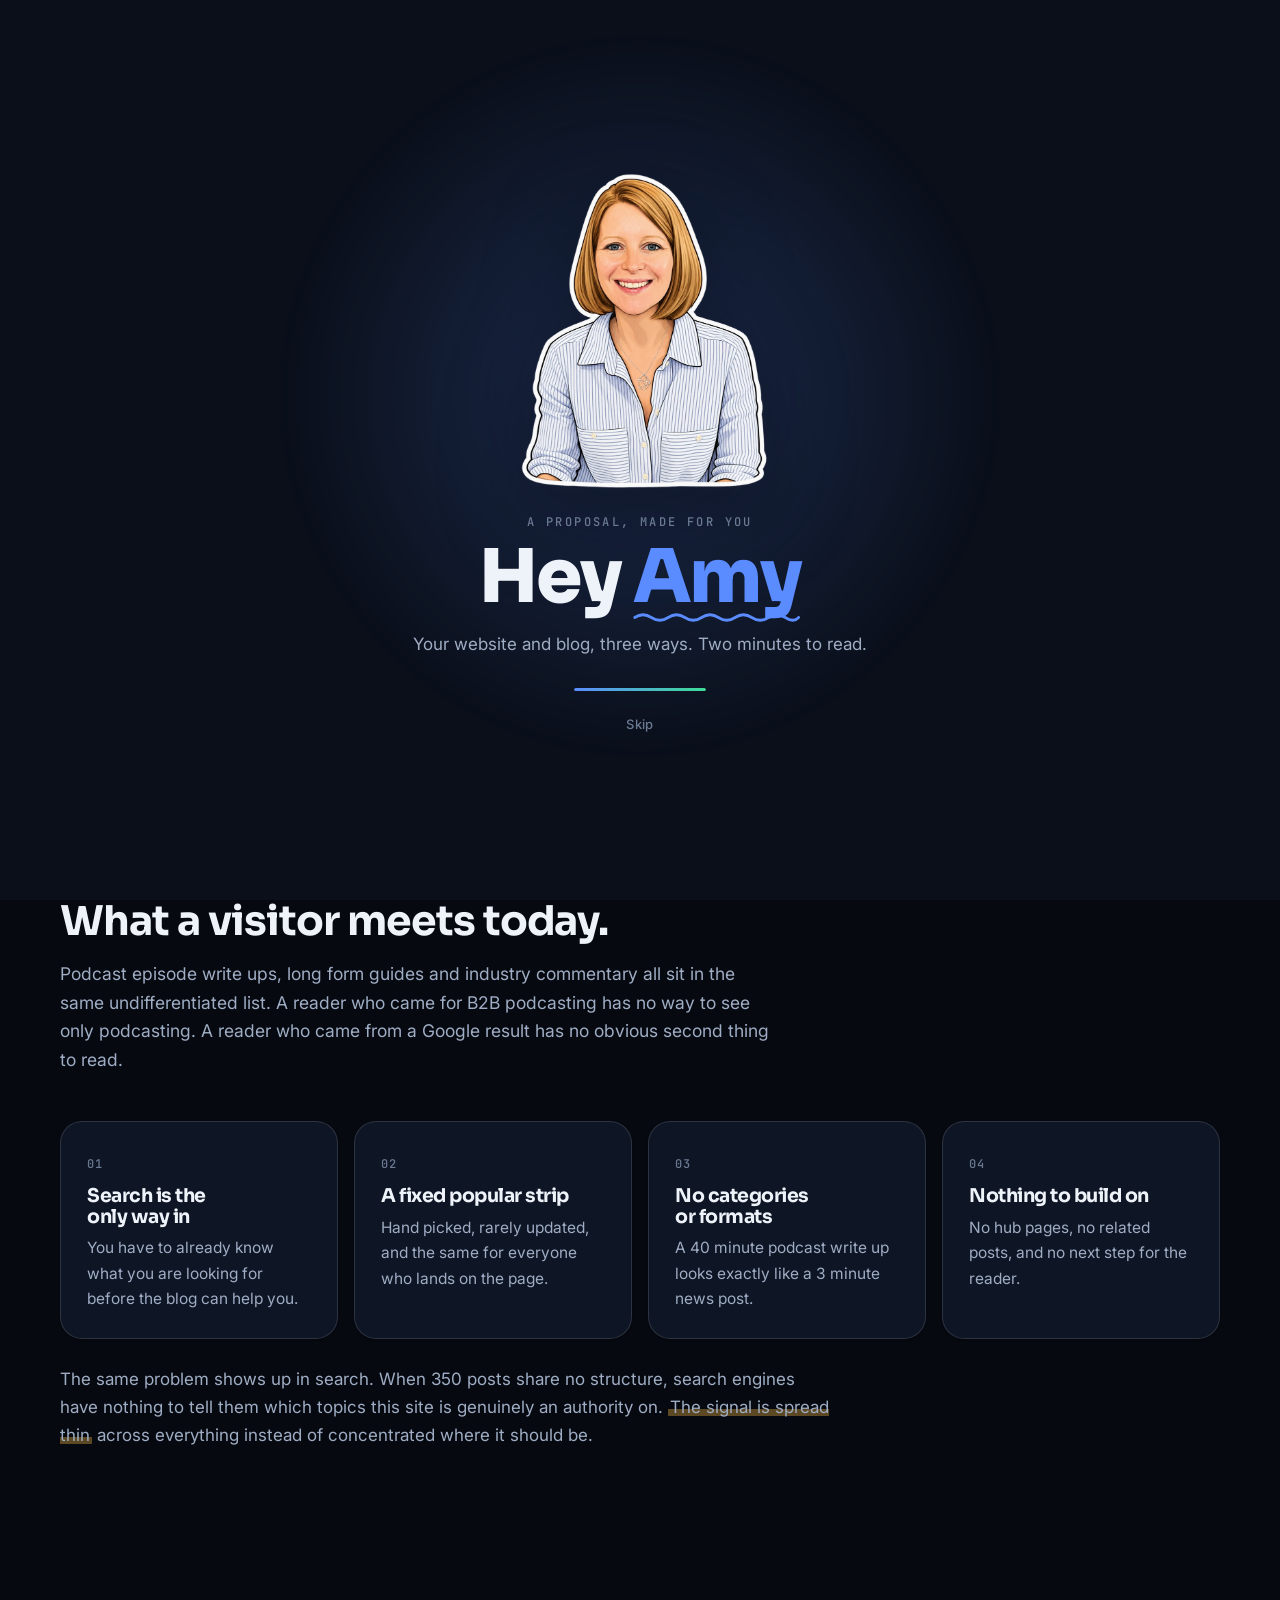
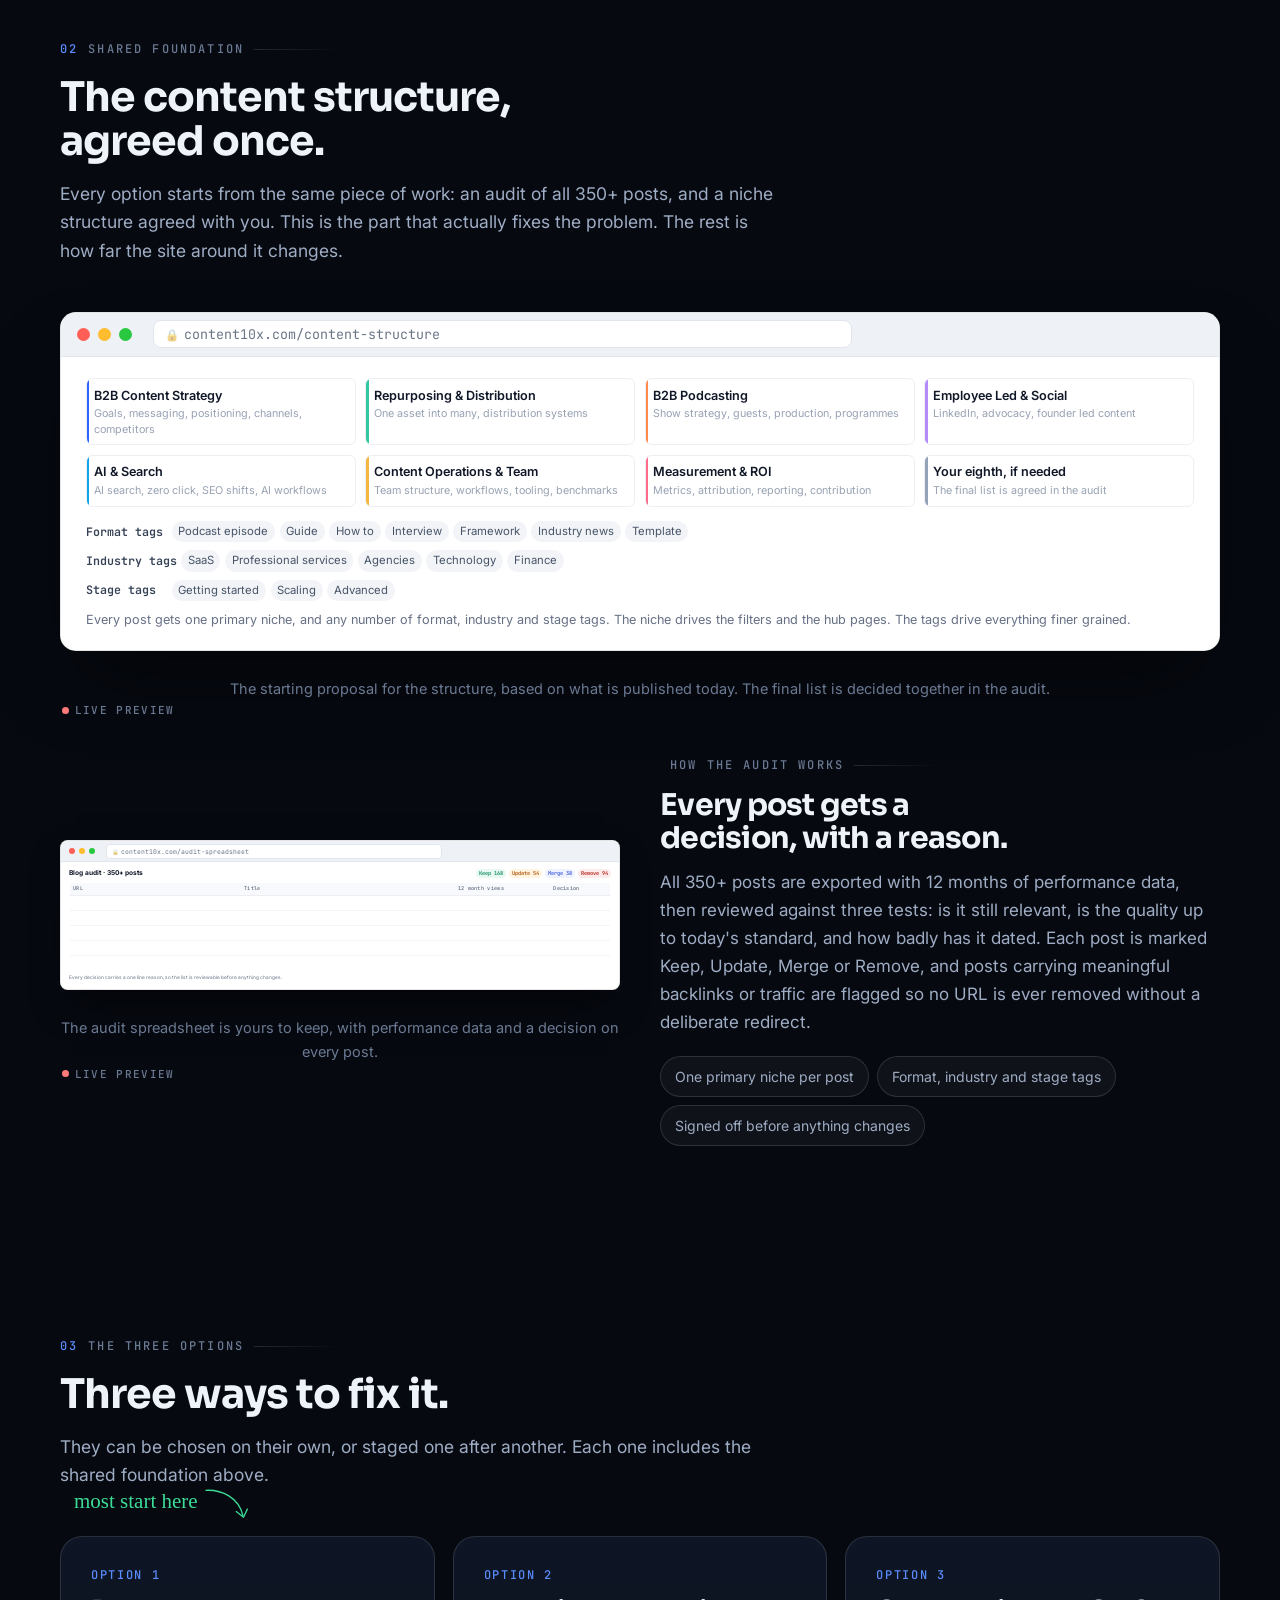
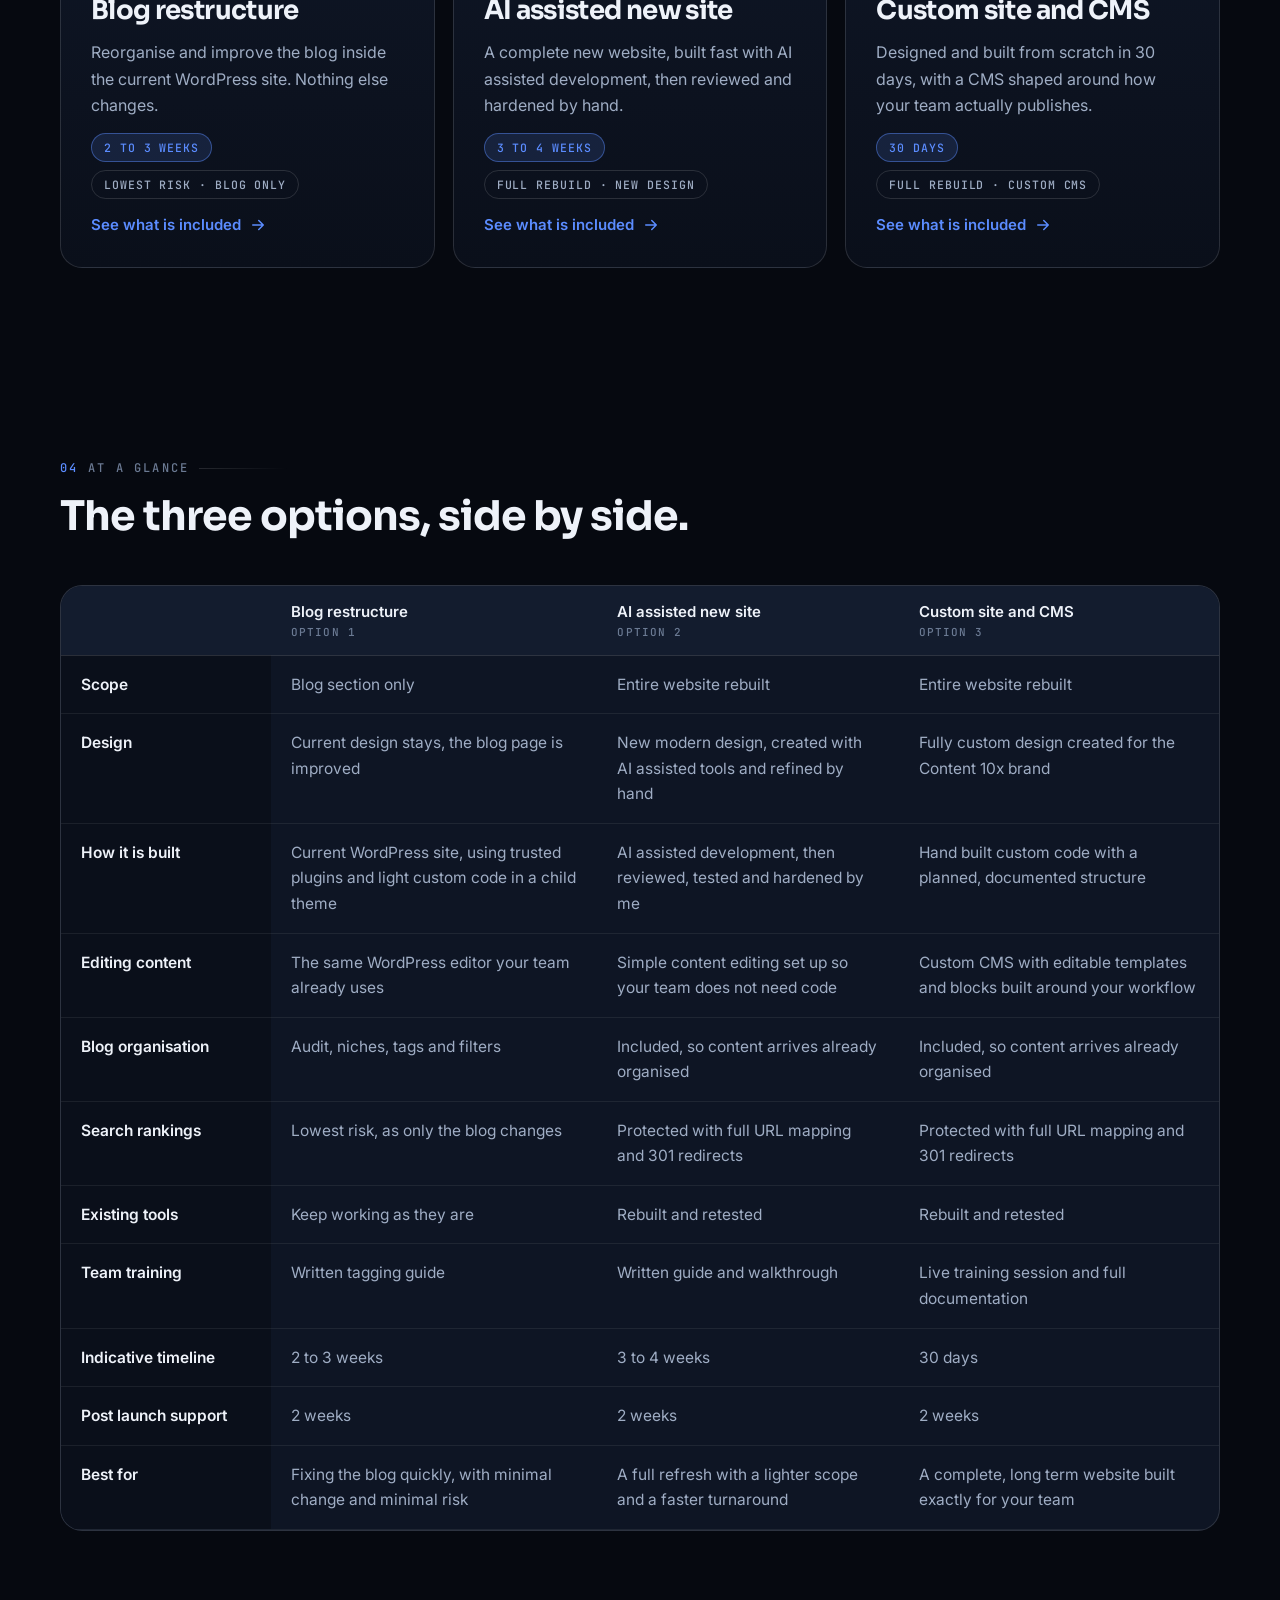
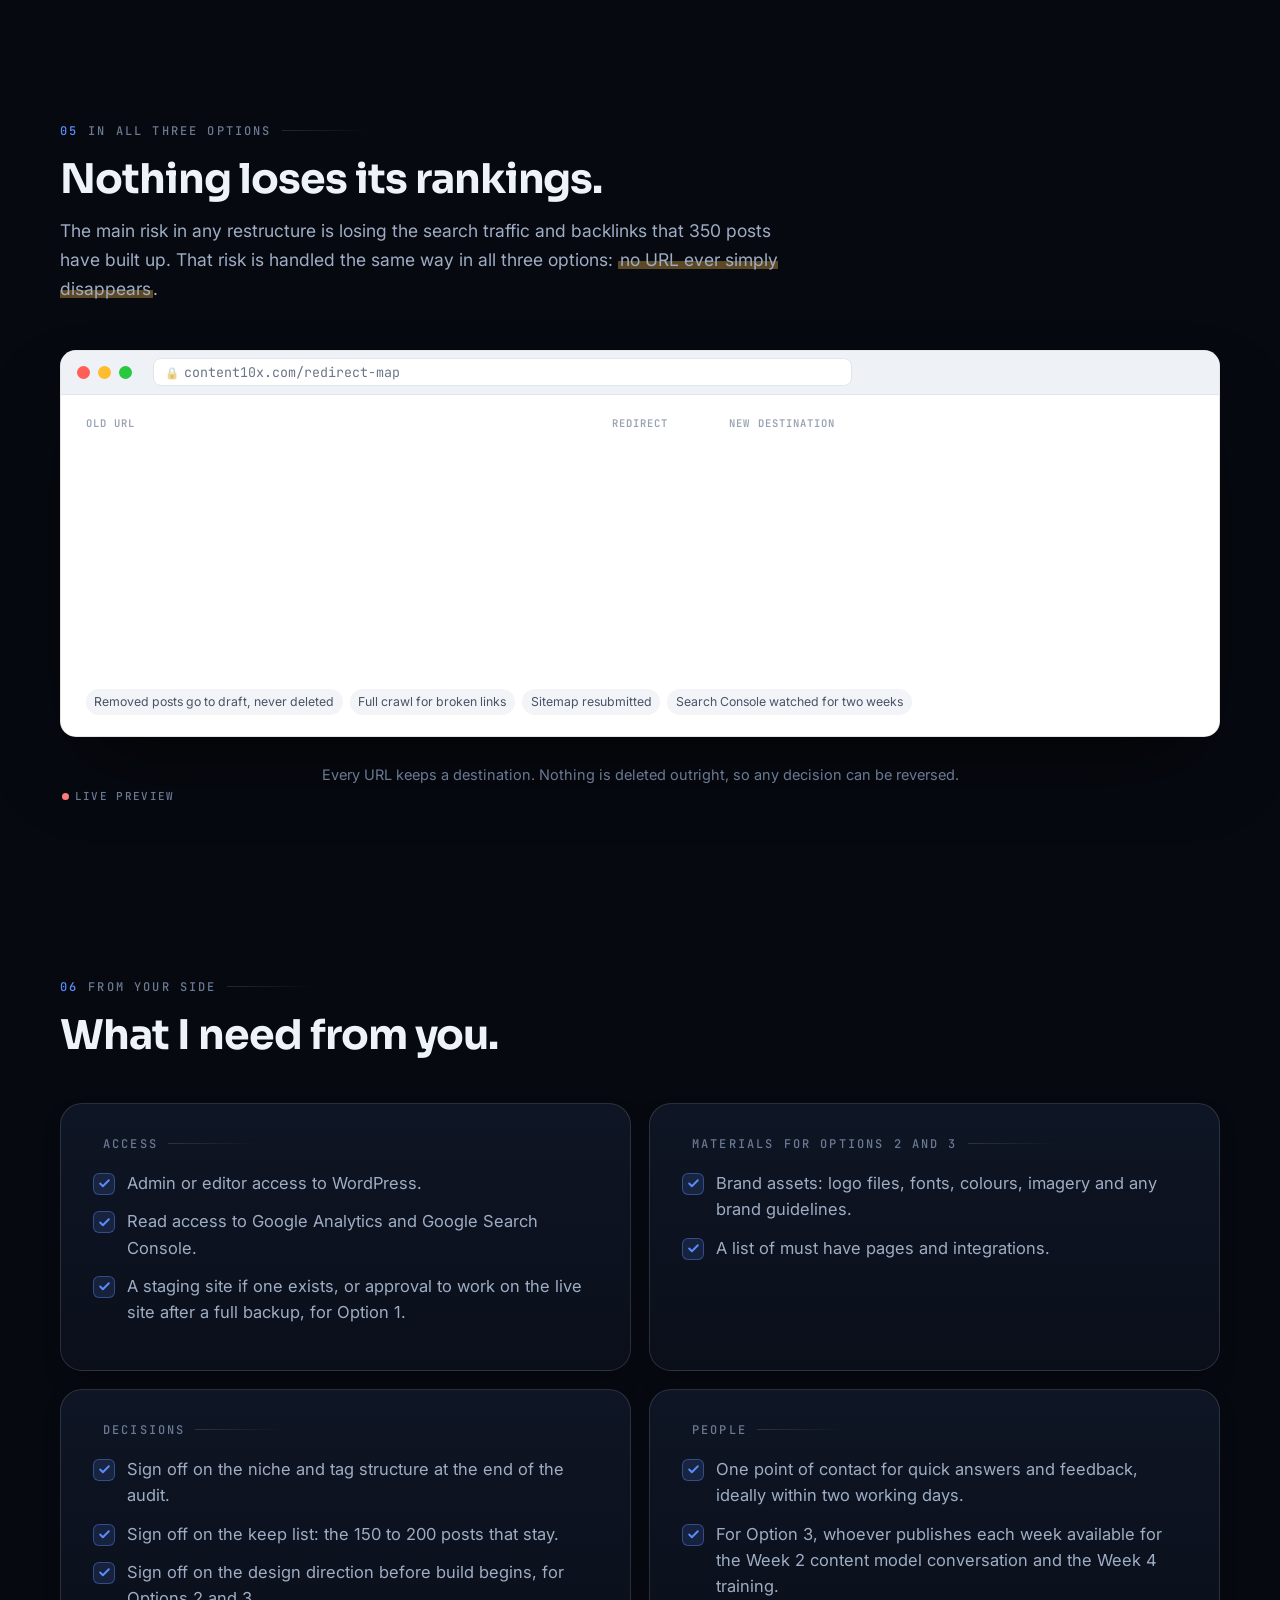
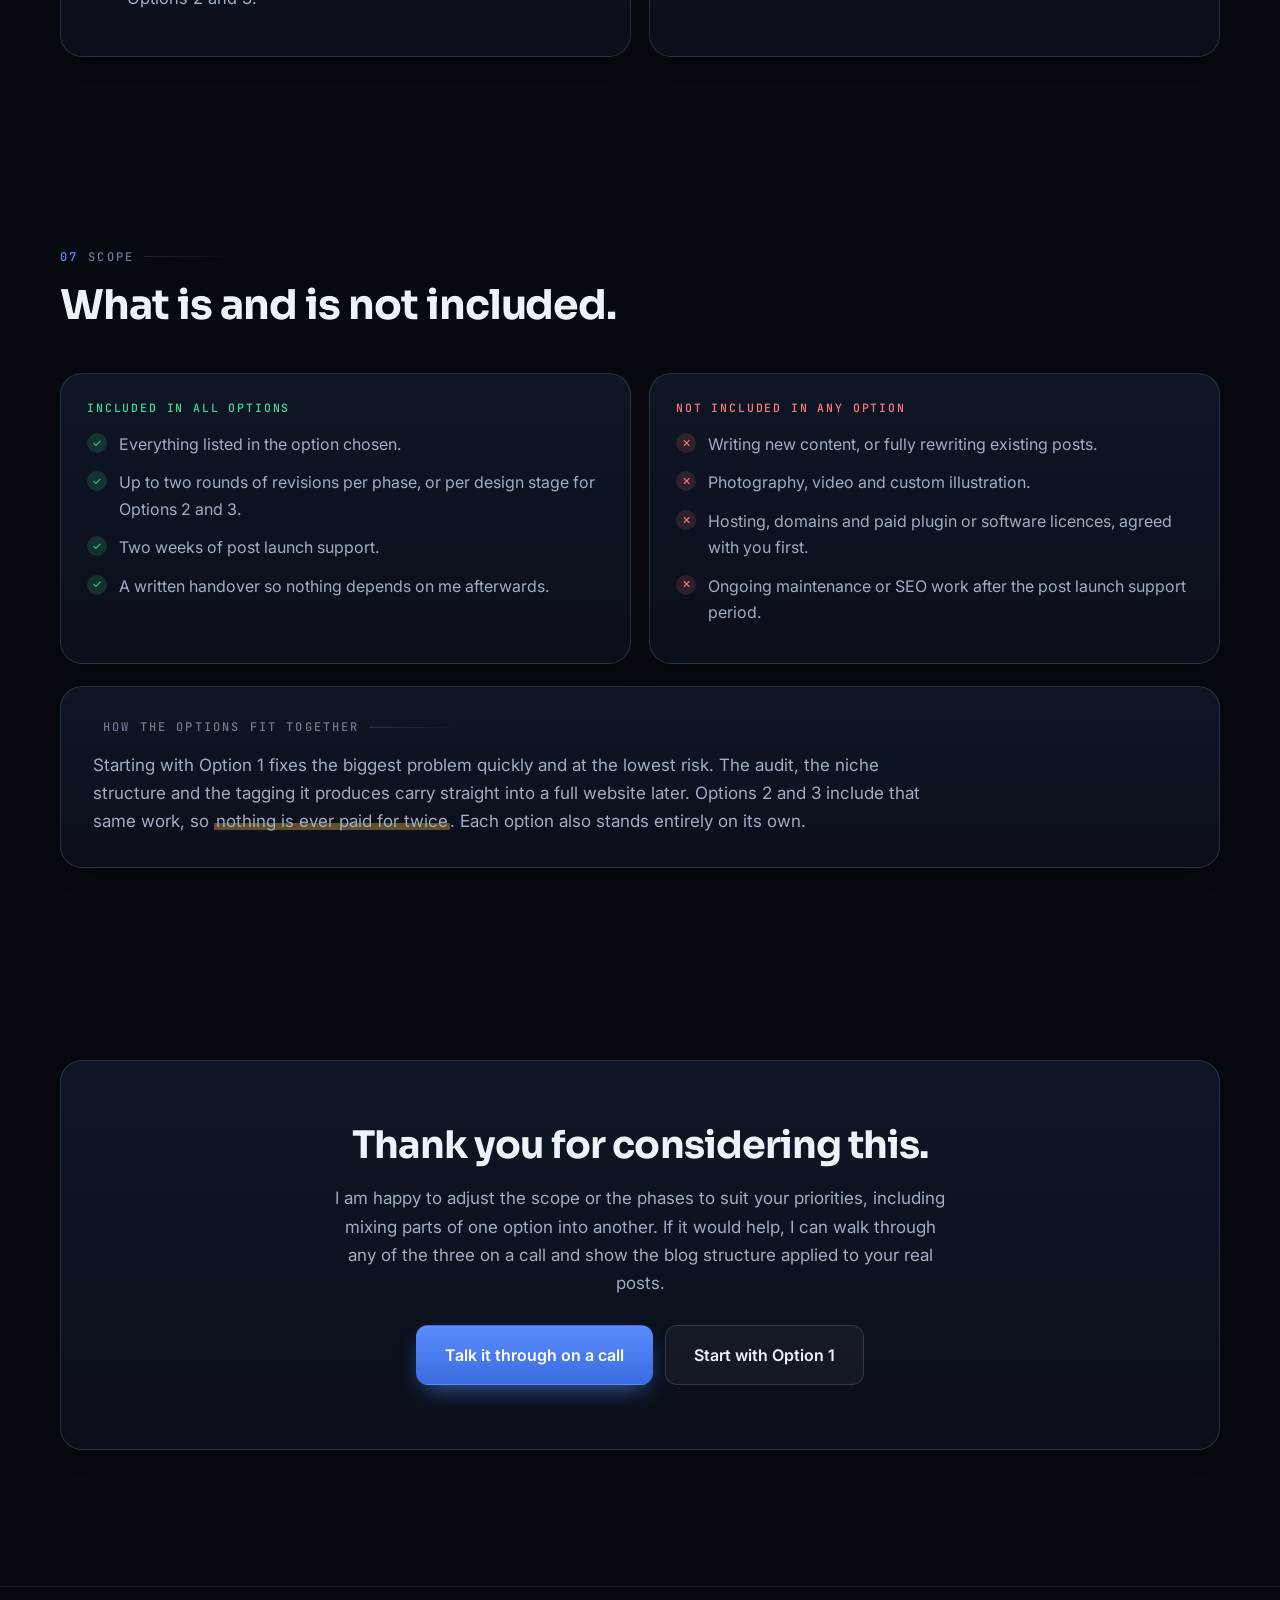
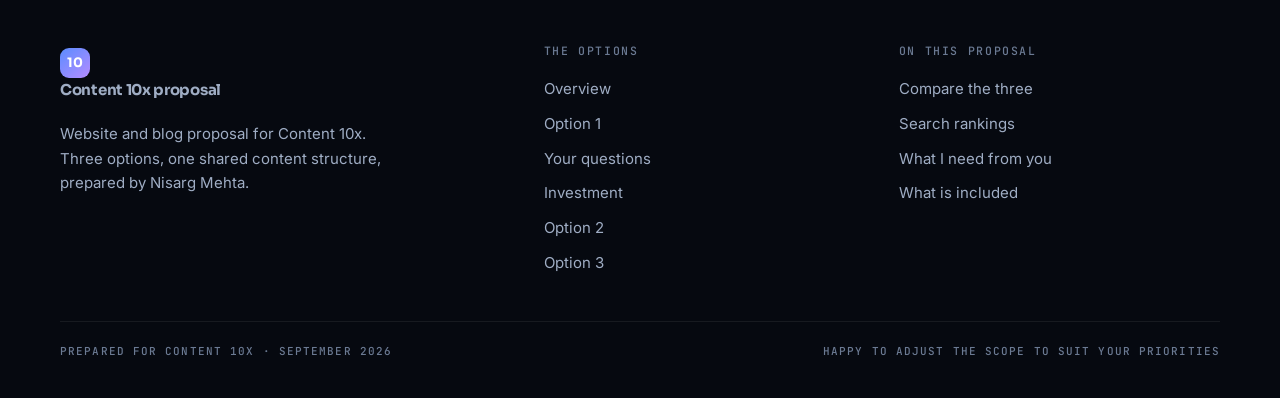
==== commit 9fbec4f5: "Add the investment page for Option 1, and fix heroes sitting under the header Co-Authored-By: Claude" ====
--- a/index.html
+++ b/index.html
@@ -30,13 +30,13 @@
 </div>
 <header class="hdr"><div class="hdr-row">
   <a class="logo" href="index.html"><i>10</i><span>Content 10x <span style="color:var(--t3);font-weight:500">proposal</span></span></a>
-  <nav class="nav"><a href="index.html" class="on">Overview</a><a href="option-1.html">Option 1</a><a href="answers.html">Your questions</a><a href="option-2.html">Option 2</a><a href="option-3.html">Option 3</a><a class="nav-cmp" href="index.html#compare">Compare</a></nav>
+  <nav class="nav"><a href="index.html" class="on">Overview</a><a href="option-1.html">Option 1</a><a href="answers.html">Your questions</a><a href="investment.html">Investment</a><a href="option-2.html">Option 2</a><a href="option-3.html">Option 3</a><a class="nav-cmp" href="index.html#compare">Compare</a></nav>
   <div class="hdr-r">
     <button class="tbtn" id="themeBtn" aria-label="Switch theme"><svg class="sun" viewBox="0 0 24 24" fill="none" stroke="currentColor" stroke-width="1.8"><circle cx="12" cy="12" r="4.5"/><path d="M12 2v2.5M12 19.5V22M2 12h2.5M19.5 12H22M4.9 4.9l1.8 1.8M17.3 17.3l1.8 1.8M19.1 4.9l-1.8 1.8M6.7 17.3l-1.8 1.8" stroke-linecap="round"/></svg><svg class="moon" viewBox="0 0 24 24" fill="none" stroke="currentColor" stroke-width="1.8"><path d="M20 14.2A8.2 8.2 0 1 1 9.8 4a6.6 6.6 0 0 0 10.2 10.2z"/></svg></button>
     <button class="burger" id="burger" aria-label="Menu"><i></i><i></i></button>
   </div>
 </div></header>
-<div class="sheet"><div class="wrap" style="width:100%"><a href="index.html"><b>01</b>Overview</a><a href="option-1.html"><b>02</b>Option 1</a><a href="answers.html"><b>03</b>Your questions</a><a href="option-2.html"><b>04</b>Option 2</a><a href="option-3.html"><b>05</b>Option 3</a><a href="index.html#compare"><b>05</b>Compare the three</a></div></div>
+<div class="sheet"><div class="wrap" style="width:100%"><a href="index.html"><b>01</b>Overview</a><a href="option-1.html"><b>02</b>Option 1</a><a href="answers.html"><b>03</b>Your questions</a><a href="investment.html"><b>04</b>Investment</a><a href="option-2.html"><b>05</b>Option 2</a><a href="option-3.html"><b>06</b>Option 3</a><a href="index.html#compare"><b>05</b>Compare the three</a></div></div>
 <main>
 
   <section class="sec" style="padding-top:150px">
@@ -153,7 +153,7 @@
   <div class="ftr-top">
     <div><a class="logo" href="index.html"><i>10</i><span>Content 10x proposal</span></a>
       <p style="color:var(--t2);font-size:15px;margin-top:14px;max-width:38ch">Website and blog proposal for Content 10x. Three options, one shared content structure, prepared by Nisarg Mehta.</p></div>
-    <div><h4>The options</h4><a href="index.html">Overview</a><br><a href="option-1.html">Option 1</a><br><a href="answers.html">Your questions</a><br><a href="option-2.html">Option 2</a><br><a href="option-3.html">Option 3</a><br></div>
+    <div><h4>The options</h4><a href="index.html">Overview</a><br><a href="option-1.html">Option 1</a><br><a href="answers.html">Your questions</a><br><a href="investment.html">Investment</a><br><a href="option-2.html">Option 2</a><br><a href="option-3.html">Option 3</a><br></div>
     <div><h4>On this proposal</h4><a href="index.html#compare">Compare the three</a><br><a href="index.html#safety">Search rankings</a><br><a href="index.html#need">What I need from you</a><br><a href="index.html#scope">What is included</a></div>
   </div>
   <div class="ftr-b"><p>Prepared for Content 10x &middot; September <span id="yr">2026</span></p><p>Happy to adjust the scope to suit your priorities</p></div>
--- a/assets/site.css
+++ b/assets/site.css
@@ -246,3 +246,34 @@
 .d-first{position:absolute;left:14px;top:-46px;transform:rotate(-4deg);color:var(--mint);font-size:21px}
 .d-first .dd-arrow{transform:rotate(6deg);width:54px;height:36px}
 @media(max-width:860px){.d-opt,.d-first{position:static;display:inline-flex;margin-bottom:10px;transform:rotate(-2deg)}}
+
+/* investment */
+.price{display:grid;grid-template-columns:1.1fr 1fr;gap:28px;align-items:stretch;border:1px solid var(--line-2);
+  border-radius:var(--r-lg);background:linear-gradient(160deg,rgba(91,140,255,.09),var(--ink-850));padding:34px}
+@media(max-width:900px){.price{grid-template-columns:1fr;padding:26px}}
+.price-l p{margin:16px 0 0;color:var(--t2);font-size:15.5px;line-height:1.7;max-width:46ch}
+.price-n{font:800 clamp(48px,7vw,78px)/1 var(--f-d);letter-spacing:-.04em;margin-top:14px;
+  background:linear-gradient(120deg,var(--t1),var(--acc));-webkit-background-clip:text;background-clip:text;color:transparent}
+.price-r{display:grid;gap:14px;align-content:center}
+.pay{border:1px solid var(--line-2);border-radius:var(--r-md);background:var(--ink-900);padding:20px 22px}
+.pay.best{border-color:rgba(61,220,151,.45);background:linear-gradient(180deg,rgba(61,220,151,.09),var(--ink-900))}
+.pay h3{margin:12px 0 6px;font:700 19px var(--f-d);letter-spacing:-.01em;color:var(--t1)}
+.pay p{margin:0;font-size:14px;color:var(--t2);line-height:1.6}
+.pay-n{margin-top:12px;font:600 17px var(--f-m);color:var(--t1)}
+.pay.best .pay-n{color:var(--mint)}
+.tiny{margin:14px 0 0;font-size:13px;color:var(--t3)}
+.sow{display:grid;grid-template-columns:repeat(auto-fit,minmax(310px,1fr));gap:18px;margin-top:34px}
+.sow-b{border:1px solid var(--line);border-radius:var(--r-md);background:var(--ink-900);padding:22px 24px}
+.sow-b h3{margin:0 0 10px;font:700 18px var(--f-d);letter-spacing:-.01em;color:var(--t1)}
+.tl{display:grid;gap:0}
+.tl-i{display:grid;grid-template-columns:110px 1fr;gap:18px;padding:16px 0;border-top:1px solid var(--line)}
+.tl-i:first-child{border-top:0}
+.tl-i b{font:600 12px var(--f-m);letter-spacing:.12em;text-transform:uppercase;color:var(--acc)}
+.tl-i p{margin:0;font-size:15px;line-height:1.65;color:var(--t2)}
+@media(max-width:620px){.tl-i{grid-template-columns:1fr;gap:6px}}
+.note-me p{color:var(--t2);font-size:16.5px;line-height:1.8;max-width:72ch;margin:16px 0 0}
+
+/* page heroes sit below the fixed header */
+.hero{padding:132px 0 18px}
+.hero .lede{margin-top:18px}
+@media(max-width:760px){.hero{padding:104px 0 12px}}
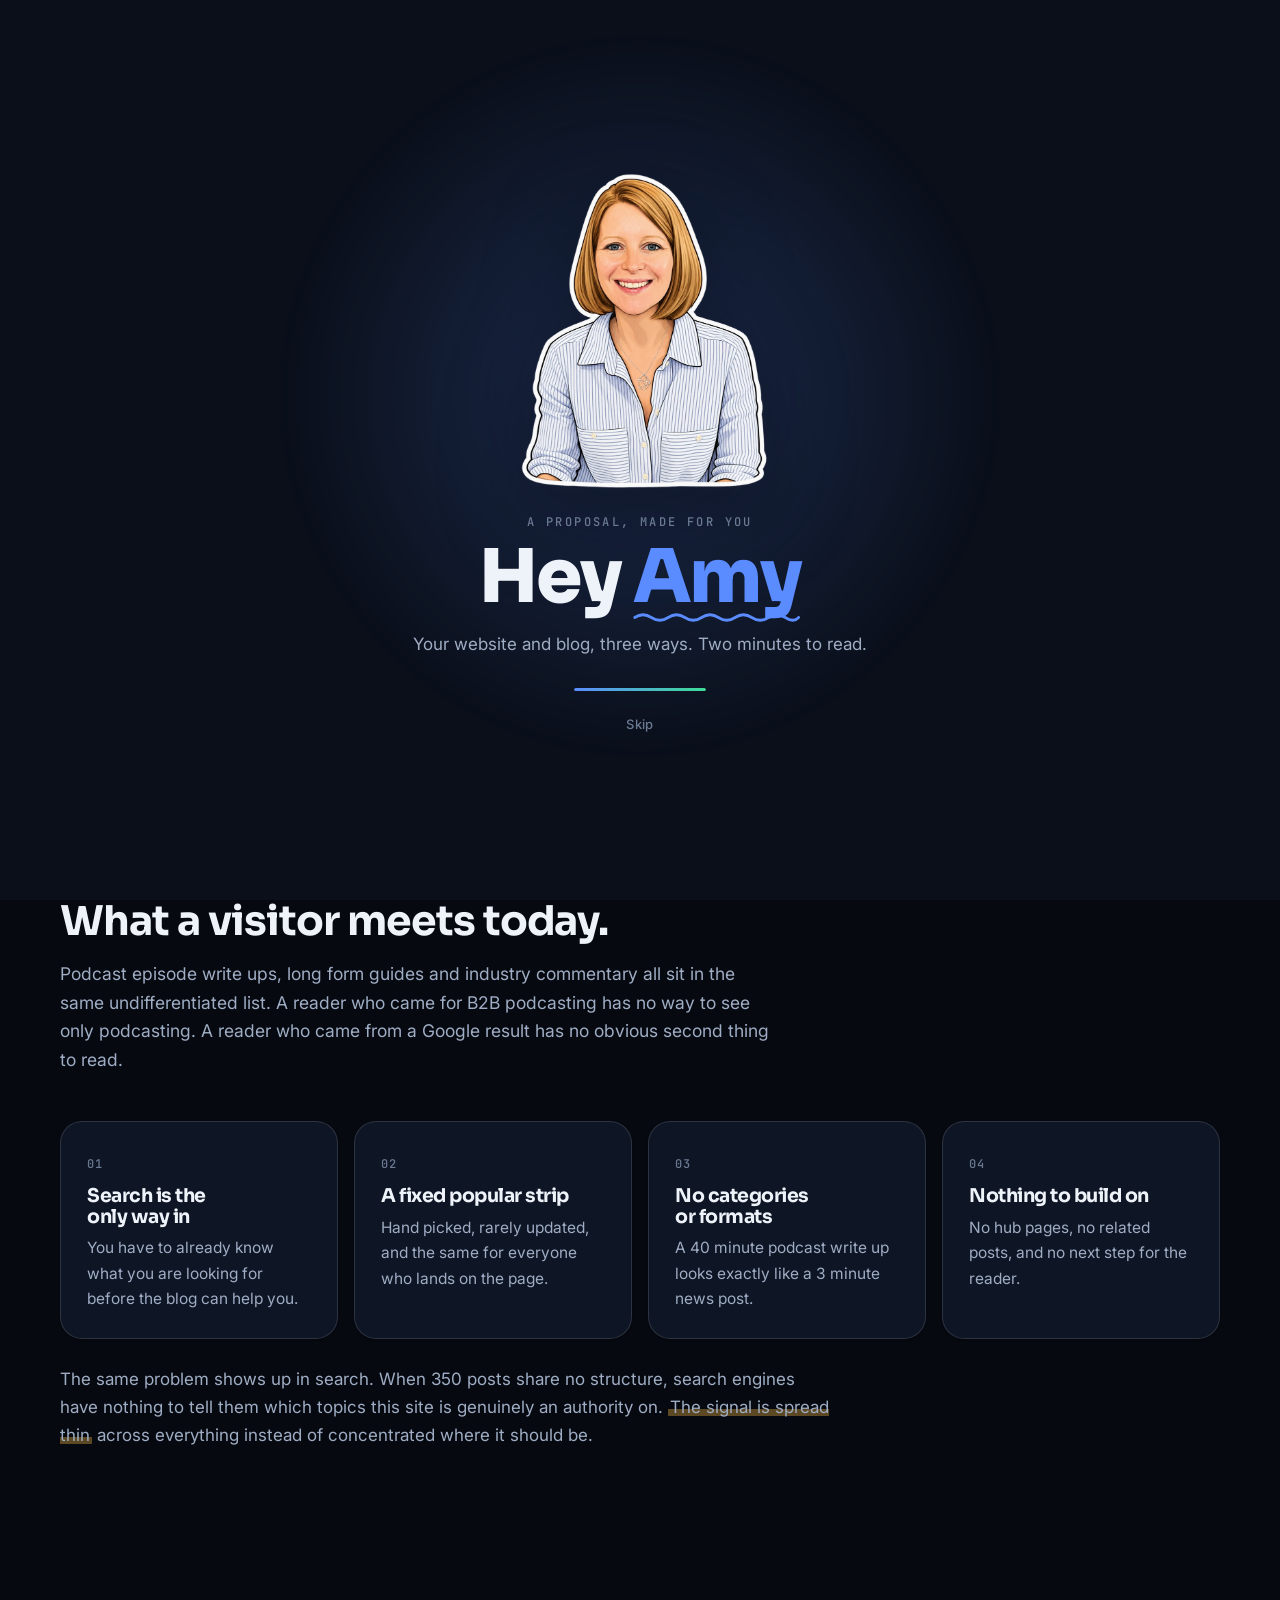
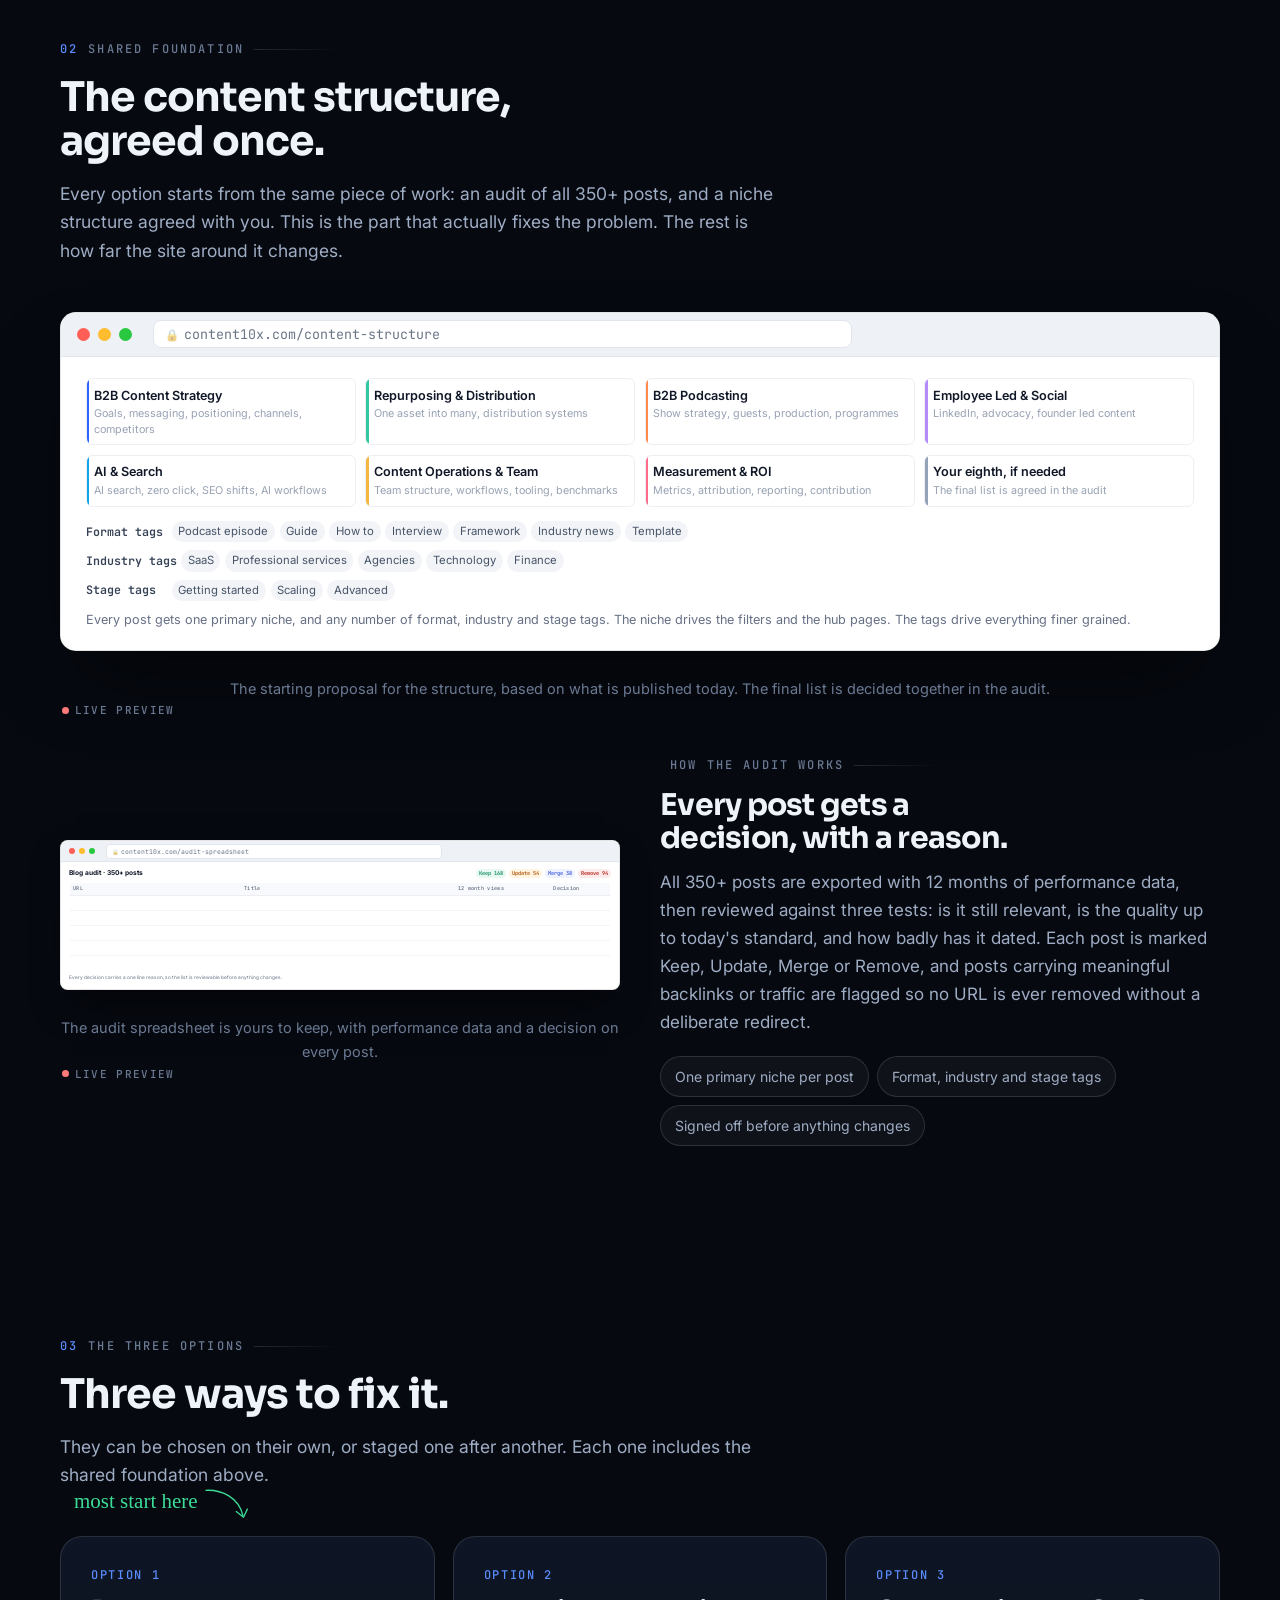
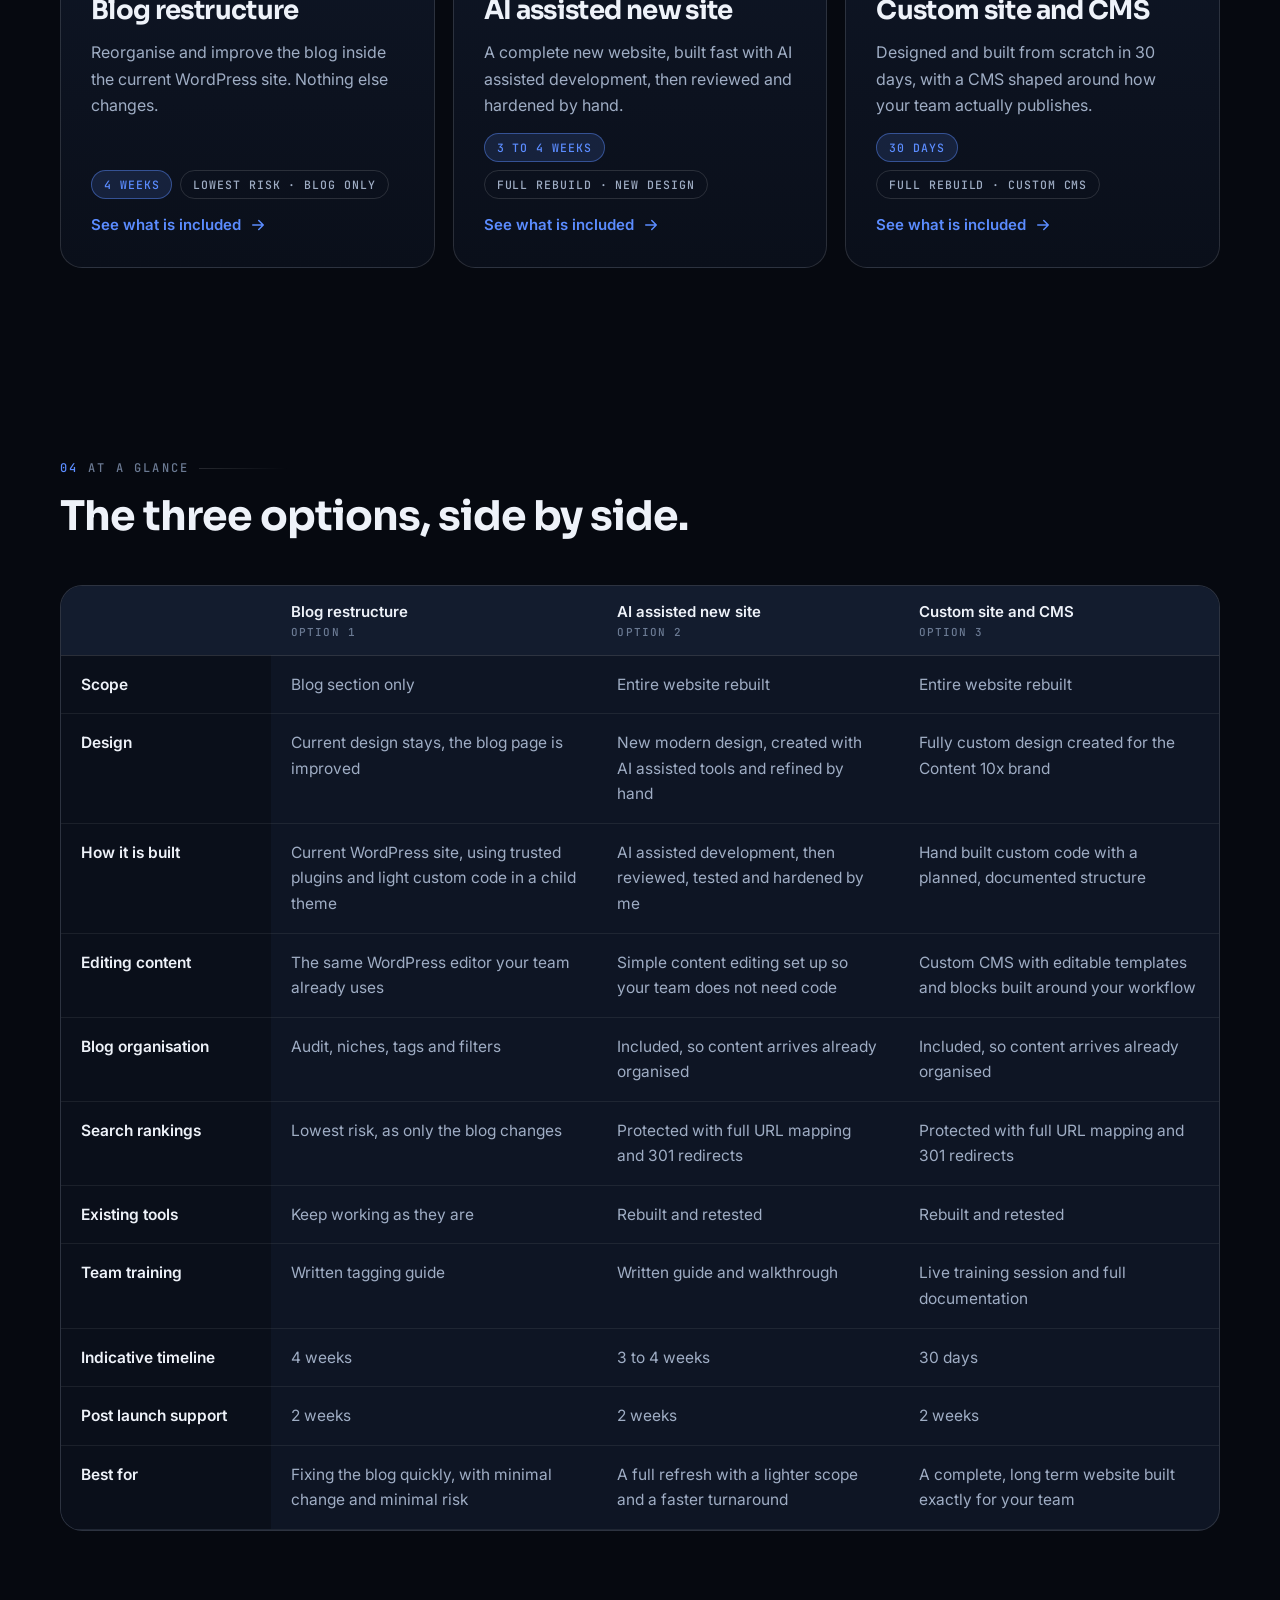
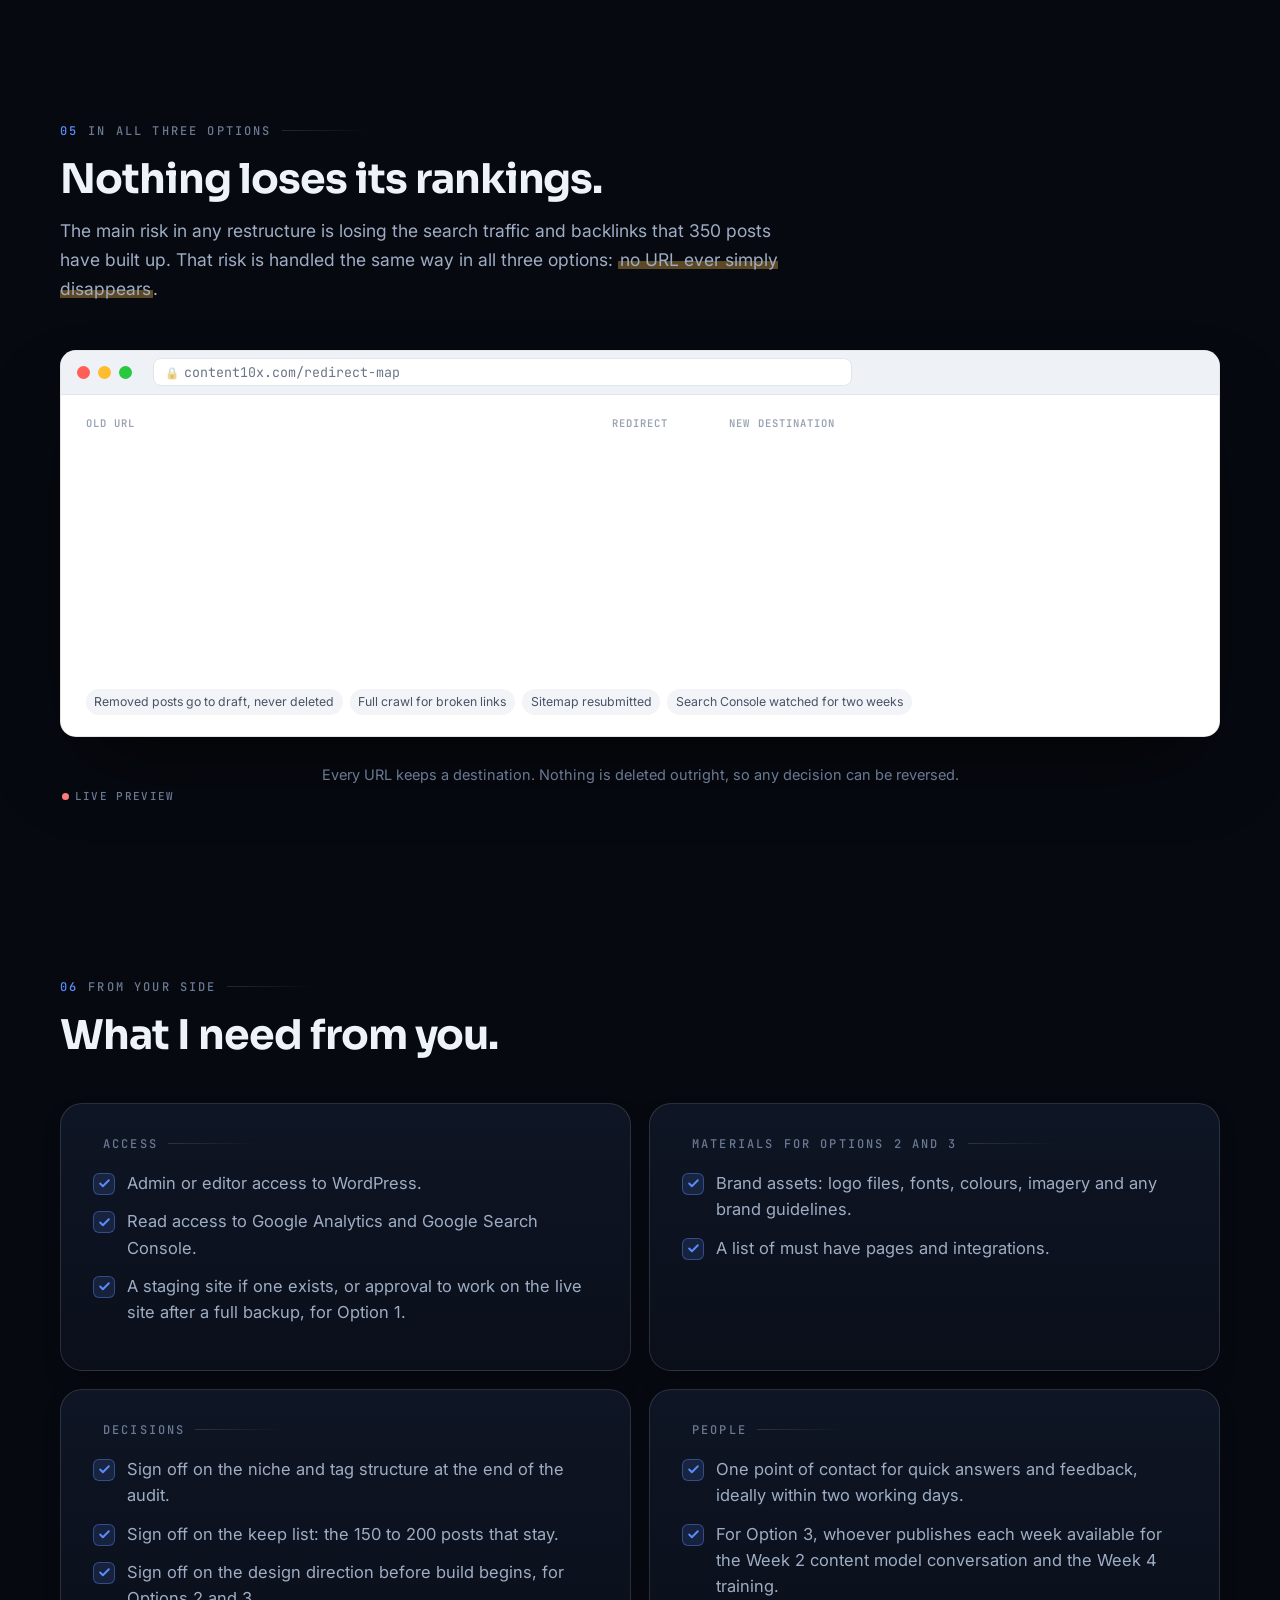
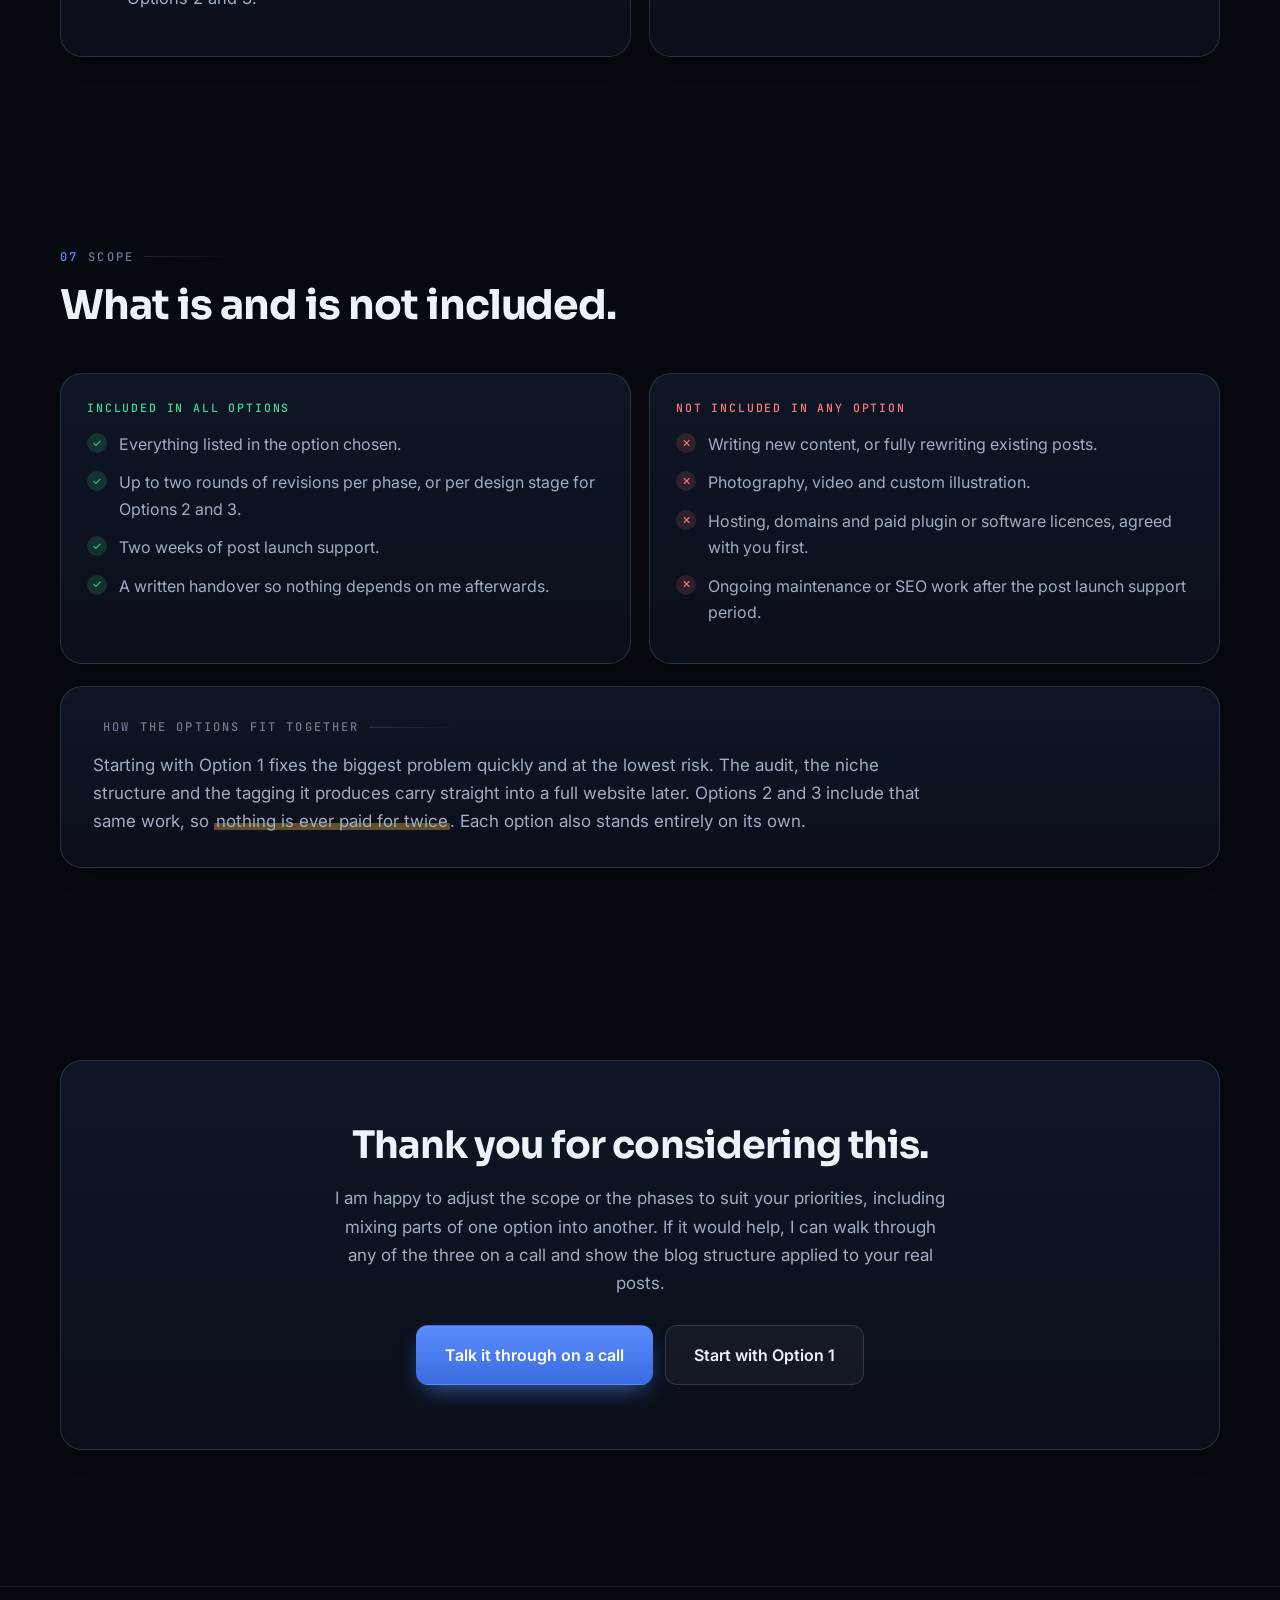
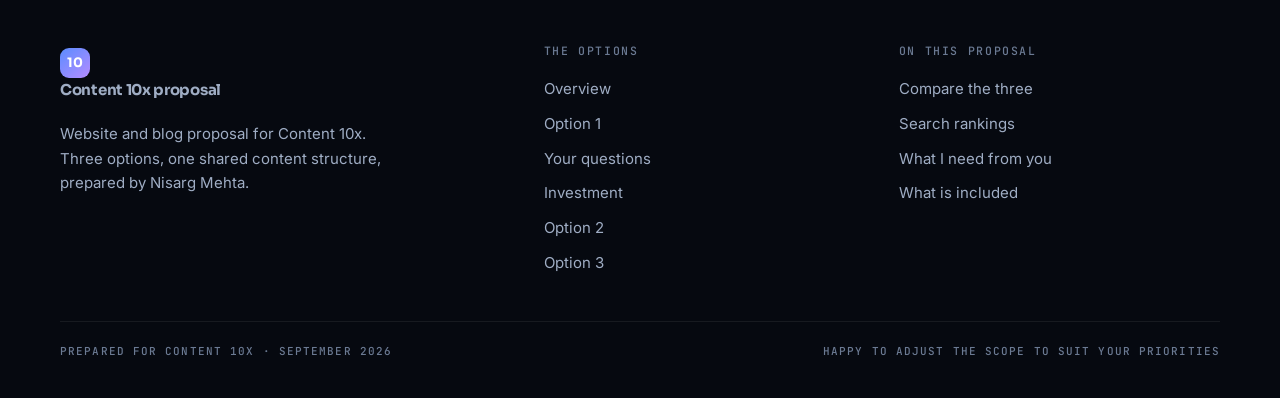
==== commit e9773291: "Option 1 is four weeks, with the plan spread across them Co-Authored-By: Claude Opus 5 <noreply@anth" ====
--- a/index.html
+++ b/index.html
@@ -84,7 +84,7 @@
       <div class="sec-h rev"><span class="kick"><b>03</b> The three options</span><h2 class="split">Three ways to fix it.</h2>
         <p>They can be chosen on their own, or staged one after another. Each one includes the shared foundation above.</p></div>
       <div class="opts stag" style="position:relative"><span class="doodle d-first">most start here <svg class="dd-arrow" viewBox="0 0 90 60"><path d="M4 8 C 30 4, 60 14, 70 44"/><path d="M58 38 L 71 46 L 76 32"/></svg></span><a class="opt" href="option-1.html"><span class="on">Option 1</span><h3>Blog restructure</h3><p>Reorganise and improve the blog inside the current WordPress site. Nothing else changes.</p>
-      <div class="meta"><span class="badge acc">2 to 3 weeks</span><span class="badge">Lowest risk &middot; Blog only</span></div>
+      <div class="meta"><span class="badge acc">4 weeks</span><span class="badge">Lowest risk &middot; Blog only</span></div>
       <span class="go">See what is included <svg viewBox="0 0 24 24" fill="none" stroke="currentColor" stroke-width="2" stroke-linecap="round" stroke-linejoin="round"><path d="M5 12h14M13 6l6 6-6 6"/></svg></span></a><a class="opt" href="option-2.html"><span class="on">Option 2</span><h3>AI assisted new site</h3><p>A complete new website, built fast with AI assisted development, then reviewed and hardened by hand.</p>
       <div class="meta"><span class="badge acc">3 to 4 weeks</span><span class="badge">Full rebuild &middot; New design</span></div>
       <span class="go">See what is included <svg viewBox="0 0 24 24" fill="none" stroke="currentColor" stroke-width="2" stroke-linecap="round" stroke-linejoin="round"><path d="M5 12h14M13 6l6 6-6 6"/></svg></span></a><a class="opt" href="option-3.html"><span class="on">Option 3</span><h3>Custom site and CMS</h3><p>Designed and built from scratch in 30 days, with a CMS shaped around how your team actually publishes.</p>
@@ -98,8 +98,8 @@
       <div class="sec-h rev"><span class="kick"><b>04</b> At a glance</span><h2 class="split">The three options, side by side.</h2></div>
       <div class="cmp rev"><table><thead><tr><th>&nbsp;</th>
         <th>Blog restructure<small>OPTION 1</small></th><th>AI assisted new site<small>OPTION 2</small></th><th>Custom site and CMS<small>OPTION 3</small></th></tr></thead>
-        <tbody><tr><th>Scope</th><td>Blog section only</td><td>Entire website rebuilt</td><td>Entire website rebuilt</td></tr><tr><th>Design</th><td>Current design stays, the blog page is improved</td><td>New modern design, created with AI assisted tools and refined by hand</td><td>Fully custom design created for the Content 10x brand</td></tr><tr><th>How it is built</th><td>Current WordPress site, using trusted plugins and light custom code in a child theme</td><td>AI assisted development, then reviewed, tested and hardened by me</td><td>Hand built custom code with a planned, documented structure</td></tr><tr><th>Editing content</th><td>The same WordPress editor your team already uses</td><td>Simple content editing set up so your team does not need code</td><td>Custom CMS with editable templates and blocks built around your workflow</td></tr><tr><th>Blog organisation</th><td>Audit, niches, tags and filters</td><td>Included, so content arrives already organised</td><td>Included, so content arrives already organised</td></tr><tr><th>Search rankings</th><td>Lowest risk, as only the blog changes</td><td>Protected with full URL mapping and 301 redirects</td><td>Protected with full URL mapping and 301 redirects</td></tr><tr><th>Existing tools</th><td>Keep working as they are</td><td>Rebuilt and retested</td><td>Rebuilt and retested</td></tr><tr><th>Team training</th><td>Written tagging guide</td><td>Written guide and walkthrough</td><td>Live training session and full documentation</td></tr><tr><th>Indicative timeline</th><td>2 to 3 weeks</td><td>3 to 4 weeks</td><td>30 days</td></tr><tr><th>Post launch support</th><td>2 weeks</td><td>2 weeks</td><td>2 weeks</td></tr><tr><th>Best for</th><td>Fixing the blog quickly, with minimal change and minimal risk</td><td>A full refresh with a lighter scope and a faster turnaround</td><td>A complete, long term website built exactly for your team</td></tr></tbody></table></div>
-      <div class="cmp-m stag"><div class="cm-card"><span class="kick"><b>01</b> Option 1</span><h3>Blog restructure</h3><dl><div class="cm-r"><dt>Scope</dt><dd>Blog section only</dd></div><div class="cm-r"><dt>Design</dt><dd>Current design stays, the blog page is improved</dd></div><div class="cm-r"><dt>How it is built</dt><dd>Current WordPress site, using trusted plugins and light custom code in a child theme</dd></div><div class="cm-r"><dt>Editing content</dt><dd>The same WordPress editor your team already uses</dd></div><div class="cm-r"><dt>Blog organisation</dt><dd>Audit, niches, tags and filters</dd></div><div class="cm-r"><dt>Search rankings</dt><dd>Lowest risk, as only the blog changes</dd></div><div class="cm-r"><dt>Existing tools</dt><dd>Keep working as they are</dd></div><div class="cm-r"><dt>Team training</dt><dd>Written tagging guide</dd></div><div class="cm-r"><dt>Indicative timeline</dt><dd>2 to 3 weeks</dd></div><div class="cm-r"><dt>Post launch support</dt><dd>2 weeks</dd></div><div class="cm-r"><dt>Best for</dt><dd>Fixing the blog quickly, with minimal change and minimal risk</dd></div></dl><a class="go" href="option-1.html">See what is included <svg viewBox="0 0 24 24" fill="none" stroke="currentColor" stroke-width="2" stroke-linecap="round" stroke-linejoin="round"><path d="M5 12h14M13 6l6 6-6 6"/></svg></a></div><div class="cm-card"><span class="kick"><b>02</b> Option 2</span><h3>AI assisted new site</h3><dl><div class="cm-r"><dt>Scope</dt><dd>Entire website rebuilt</dd></div><div class="cm-r"><dt>Design</dt><dd>New modern design, created with AI assisted tools and refined by hand</dd></div><div class="cm-r"><dt>How it is built</dt><dd>AI assisted development, then reviewed, tested and hardened by me</dd></div><div class="cm-r"><dt>Editing content</dt><dd>Simple content editing set up so your team does not need code</dd></div><div class="cm-r"><dt>Blog organisation</dt><dd>Included, so content arrives already organised</dd></div><div class="cm-r"><dt>Search rankings</dt><dd>Protected with full URL mapping and 301 redirects</dd></div><div class="cm-r"><dt>Existing tools</dt><dd>Rebuilt and retested</dd></div><div class="cm-r"><dt>Team training</dt><dd>Written guide and walkthrough</dd></div><div class="cm-r"><dt>Indicative timeline</dt><dd>3 to 4 weeks</dd></div><div class="cm-r"><dt>Post launch support</dt><dd>2 weeks</dd></div><div class="cm-r"><dt>Best for</dt><dd>A full refresh with a lighter scope and a faster turnaround</dd></div></dl><a class="go" href="option-2.html">See what is included <svg viewBox="0 0 24 24" fill="none" stroke="currentColor" stroke-width="2" stroke-linecap="round" stroke-linejoin="round"><path d="M5 12h14M13 6l6 6-6 6"/></svg></a></div><div class="cm-card"><span class="kick"><b>03</b> Option 3</span><h3>Custom site and CMS</h3><dl><div class="cm-r"><dt>Scope</dt><dd>Entire website rebuilt</dd></div><div class="cm-r"><dt>Design</dt><dd>Fully custom design created for the Content 10x brand</dd></div><div class="cm-r"><dt>How it is built</dt><dd>Hand built custom code with a planned, documented structure</dd></div><div class="cm-r"><dt>Editing content</dt><dd>Custom CMS with editable templates and blocks built around your workflow</dd></div><div class="cm-r"><dt>Blog organisation</dt><dd>Included, so content arrives already organised</dd></div><div class="cm-r"><dt>Search rankings</dt><dd>Protected with full URL mapping and 301 redirects</dd></div><div class="cm-r"><dt>Existing tools</dt><dd>Rebuilt and retested</dd></div><div class="cm-r"><dt>Team training</dt><dd>Live training session and full documentation</dd></div><div class="cm-r"><dt>Indicative timeline</dt><dd>30 days</dd></div><div class="cm-r"><dt>Post launch support</dt><dd>2 weeks</dd></div><div class="cm-r"><dt>Best for</dt><dd>A complete, long term website built exactly for your team</dd></div></dl><a class="go" href="option-3.html">See what is included <svg viewBox="0 0 24 24" fill="none" stroke="currentColor" stroke-width="2" stroke-linecap="round" stroke-linejoin="round"><path d="M5 12h14M13 6l6 6-6 6"/></svg></a></div></div>
+        <tbody><tr><th>Scope</th><td>Blog section only</td><td>Entire website rebuilt</td><td>Entire website rebuilt</td></tr><tr><th>Design</th><td>Current design stays, the blog page is improved</td><td>New modern design, created with AI assisted tools and refined by hand</td><td>Fully custom design created for the Content 10x brand</td></tr><tr><th>How it is built</th><td>Current WordPress site, using trusted plugins and light custom code in a child theme</td><td>AI assisted development, then reviewed, tested and hardened by me</td><td>Hand built custom code with a planned, documented structure</td></tr><tr><th>Editing content</th><td>The same WordPress editor your team already uses</td><td>Simple content editing set up so your team does not need code</td><td>Custom CMS with editable templates and blocks built around your workflow</td></tr><tr><th>Blog organisation</th><td>Audit, niches, tags and filters</td><td>Included, so content arrives already organised</td><td>Included, so content arrives already organised</td></tr><tr><th>Search rankings</th><td>Lowest risk, as only the blog changes</td><td>Protected with full URL mapping and 301 redirects</td><td>Protected with full URL mapping and 301 redirects</td></tr><tr><th>Existing tools</th><td>Keep working as they are</td><td>Rebuilt and retested</td><td>Rebuilt and retested</td></tr><tr><th>Team training</th><td>Written tagging guide</td><td>Written guide and walkthrough</td><td>Live training session and full documentation</td></tr><tr><th>Indicative timeline</th><td>4 weeks</td><td>3 to 4 weeks</td><td>30 days</td></tr><tr><th>Post launch support</th><td>2 weeks</td><td>2 weeks</td><td>2 weeks</td></tr><tr><th>Best for</th><td>Fixing the blog quickly, with minimal change and minimal risk</td><td>A full refresh with a lighter scope and a faster turnaround</td><td>A complete, long term website built exactly for your team</td></tr></tbody></table></div>
+      <div class="cmp-m stag"><div class="cm-card"><span class="kick"><b>01</b> Option 1</span><h3>Blog restructure</h3><dl><div class="cm-r"><dt>Scope</dt><dd>Blog section only</dd></div><div class="cm-r"><dt>Design</dt><dd>Current design stays, the blog page is improved</dd></div><div class="cm-r"><dt>How it is built</dt><dd>Current WordPress site, using trusted plugins and light custom code in a child theme</dd></div><div class="cm-r"><dt>Editing content</dt><dd>The same WordPress editor your team already uses</dd></div><div class="cm-r"><dt>Blog organisation</dt><dd>Audit, niches, tags and filters</dd></div><div class="cm-r"><dt>Search rankings</dt><dd>Lowest risk, as only the blog changes</dd></div><div class="cm-r"><dt>Existing tools</dt><dd>Keep working as they are</dd></div><div class="cm-r"><dt>Team training</dt><dd>Written tagging guide</dd></div><div class="cm-r"><dt>Indicative timeline</dt><dd>4 weeks</dd></div><div class="cm-r"><dt>Post launch support</dt><dd>2 weeks</dd></div><div class="cm-r"><dt>Best for</dt><dd>Fixing the blog quickly, with minimal change and minimal risk</dd></div></dl><a class="go" href="option-1.html">See what is included <svg viewBox="0 0 24 24" fill="none" stroke="currentColor" stroke-width="2" stroke-linecap="round" stroke-linejoin="round"><path d="M5 12h14M13 6l6 6-6 6"/></svg></a></div><div class="cm-card"><span class="kick"><b>02</b> Option 2</span><h3>AI assisted new site</h3><dl><div class="cm-r"><dt>Scope</dt><dd>Entire website rebuilt</dd></div><div class="cm-r"><dt>Design</dt><dd>New modern design, created with AI assisted tools and refined by hand</dd></div><div class="cm-r"><dt>How it is built</dt><dd>AI assisted development, then reviewed, tested and hardened by me</dd></div><div class="cm-r"><dt>Editing content</dt><dd>Simple content editing set up so your team does not need code</dd></div><div class="cm-r"><dt>Blog organisation</dt><dd>Included, so content arrives already organised</dd></div><div class="cm-r"><dt>Search rankings</dt><dd>Protected with full URL mapping and 301 redirects</dd></div><div class="cm-r"><dt>Existing tools</dt><dd>Rebuilt and retested</dd></div><div class="cm-r"><dt>Team training</dt><dd>Written guide and walkthrough</dd></div><div class="cm-r"><dt>Indicative timeline</dt><dd>3 to 4 weeks</dd></div><div class="cm-r"><dt>Post launch support</dt><dd>2 weeks</dd></div><div class="cm-r"><dt>Best for</dt><dd>A full refresh with a lighter scope and a faster turnaround</dd></div></dl><a class="go" href="option-2.html">See what is included <svg viewBox="0 0 24 24" fill="none" stroke="currentColor" stroke-width="2" stroke-linecap="round" stroke-linejoin="round"><path d="M5 12h14M13 6l6 6-6 6"/></svg></a></div><div class="cm-card"><span class="kick"><b>03</b> Option 3</span><h3>Custom site and CMS</h3><dl><div class="cm-r"><dt>Scope</dt><dd>Entire website rebuilt</dd></div><div class="cm-r"><dt>Design</dt><dd>Fully custom design created for the Content 10x brand</dd></div><div class="cm-r"><dt>How it is built</dt><dd>Hand built custom code with a planned, documented structure</dd></div><div class="cm-r"><dt>Editing content</dt><dd>Custom CMS with editable templates and blocks built around your workflow</dd></div><div class="cm-r"><dt>Blog organisation</dt><dd>Included, so content arrives already organised</dd></div><div class="cm-r"><dt>Search rankings</dt><dd>Protected with full URL mapping and 301 redirects</dd></div><div class="cm-r"><dt>Existing tools</dt><dd>Rebuilt and retested</dd></div><div class="cm-r"><dt>Team training</dt><dd>Live training session and full documentation</dd></div><div class="cm-r"><dt>Indicative timeline</dt><dd>30 days</dd></div><div class="cm-r"><dt>Post launch support</dt><dd>2 weeks</dd></div><div class="cm-r"><dt>Best for</dt><dd>A complete, long term website built exactly for your team</dd></div></dl><a class="go" href="option-3.html">See what is included <svg viewBox="0 0 24 24" fill="none" stroke="currentColor" stroke-width="2" stroke-linecap="round" stroke-linejoin="round"><path d="M5 12h14M13 6l6 6-6 6"/></svg></a></div></div>
       <p class="hint">Scroll the table sideways to compare all three.</p>
     </div>
   </section>
--- a/assets/site.css
+++ b/assets/site.css
@@ -277,3 +277,5 @@
 .hero{padding:132px 0 18px}
 .hero .lede{margin-top:18px}
 @media(max-width:760px){.hero{padding:104px 0 12px}}
+.price-alt{margin:10px 0 0!important;font-size:16px;color:var(--t2)!important}
+.price-alt b{color:var(--mint);font-weight:700}
